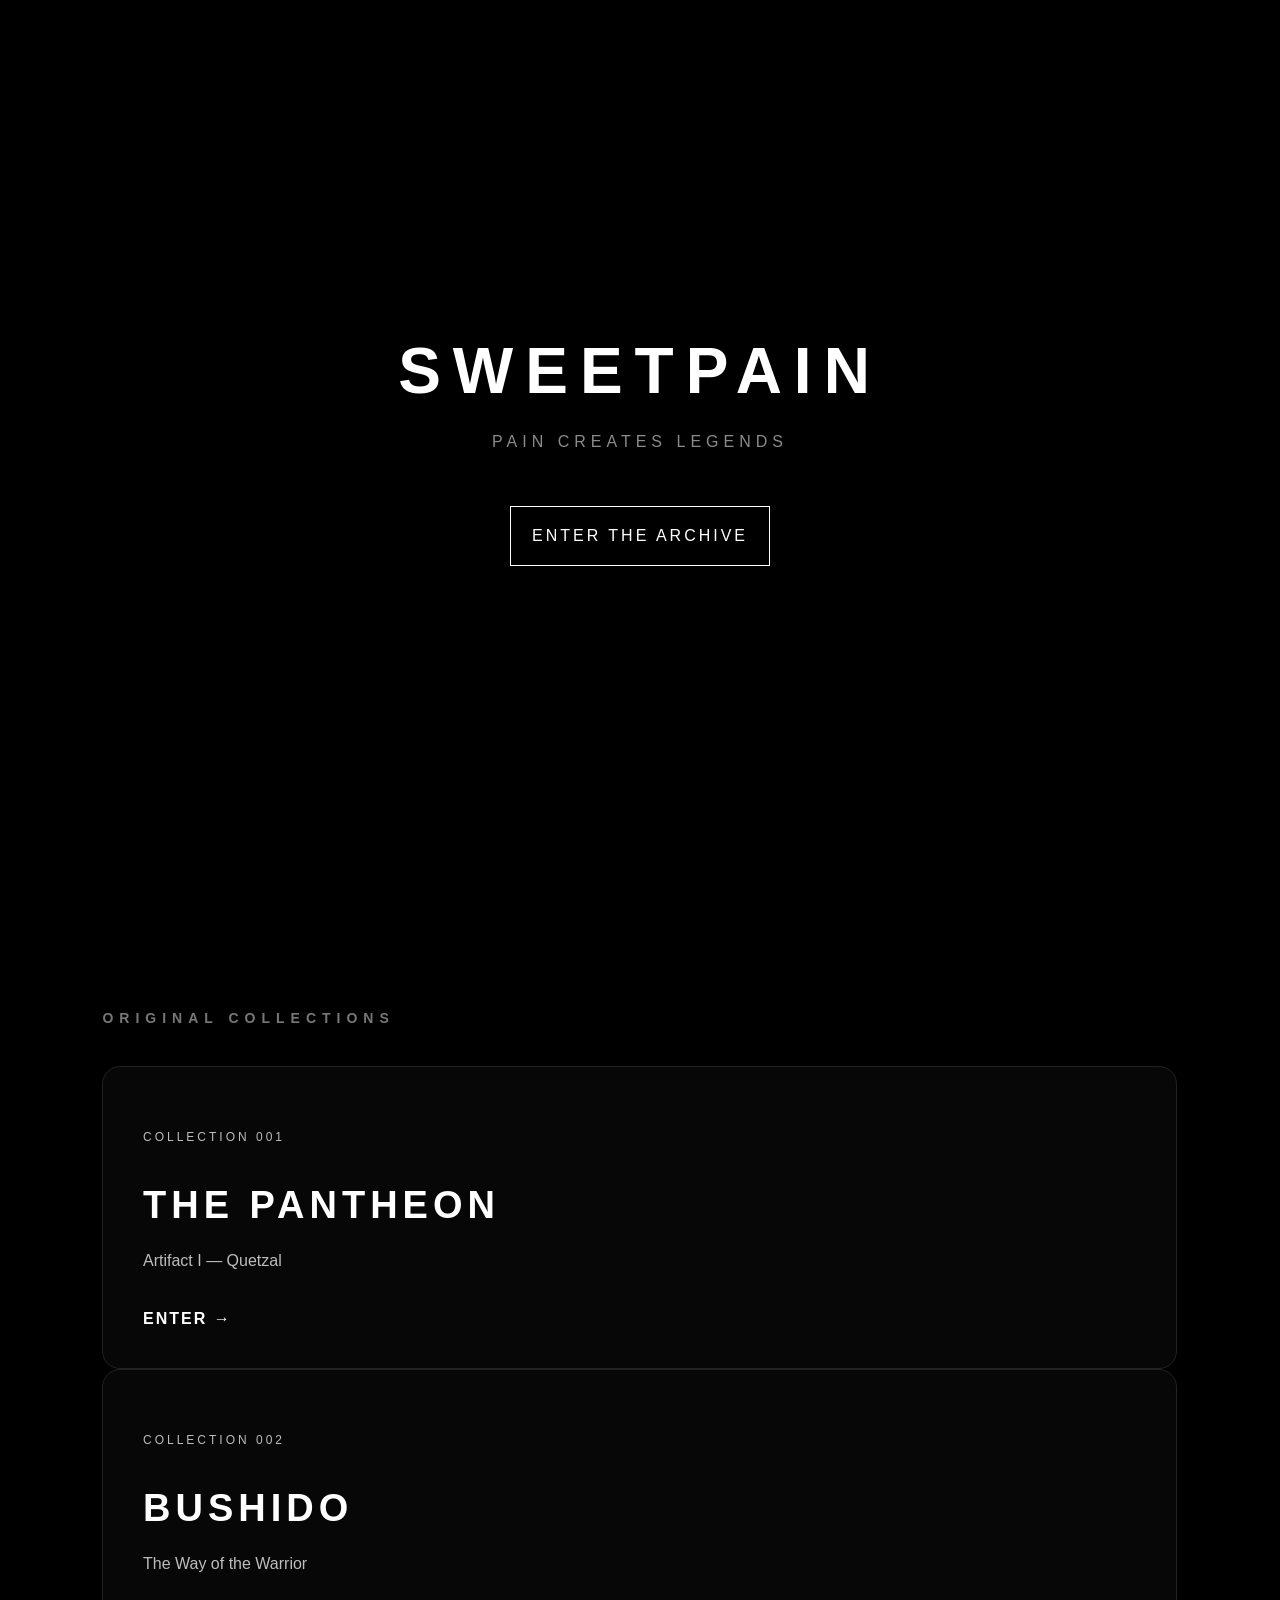
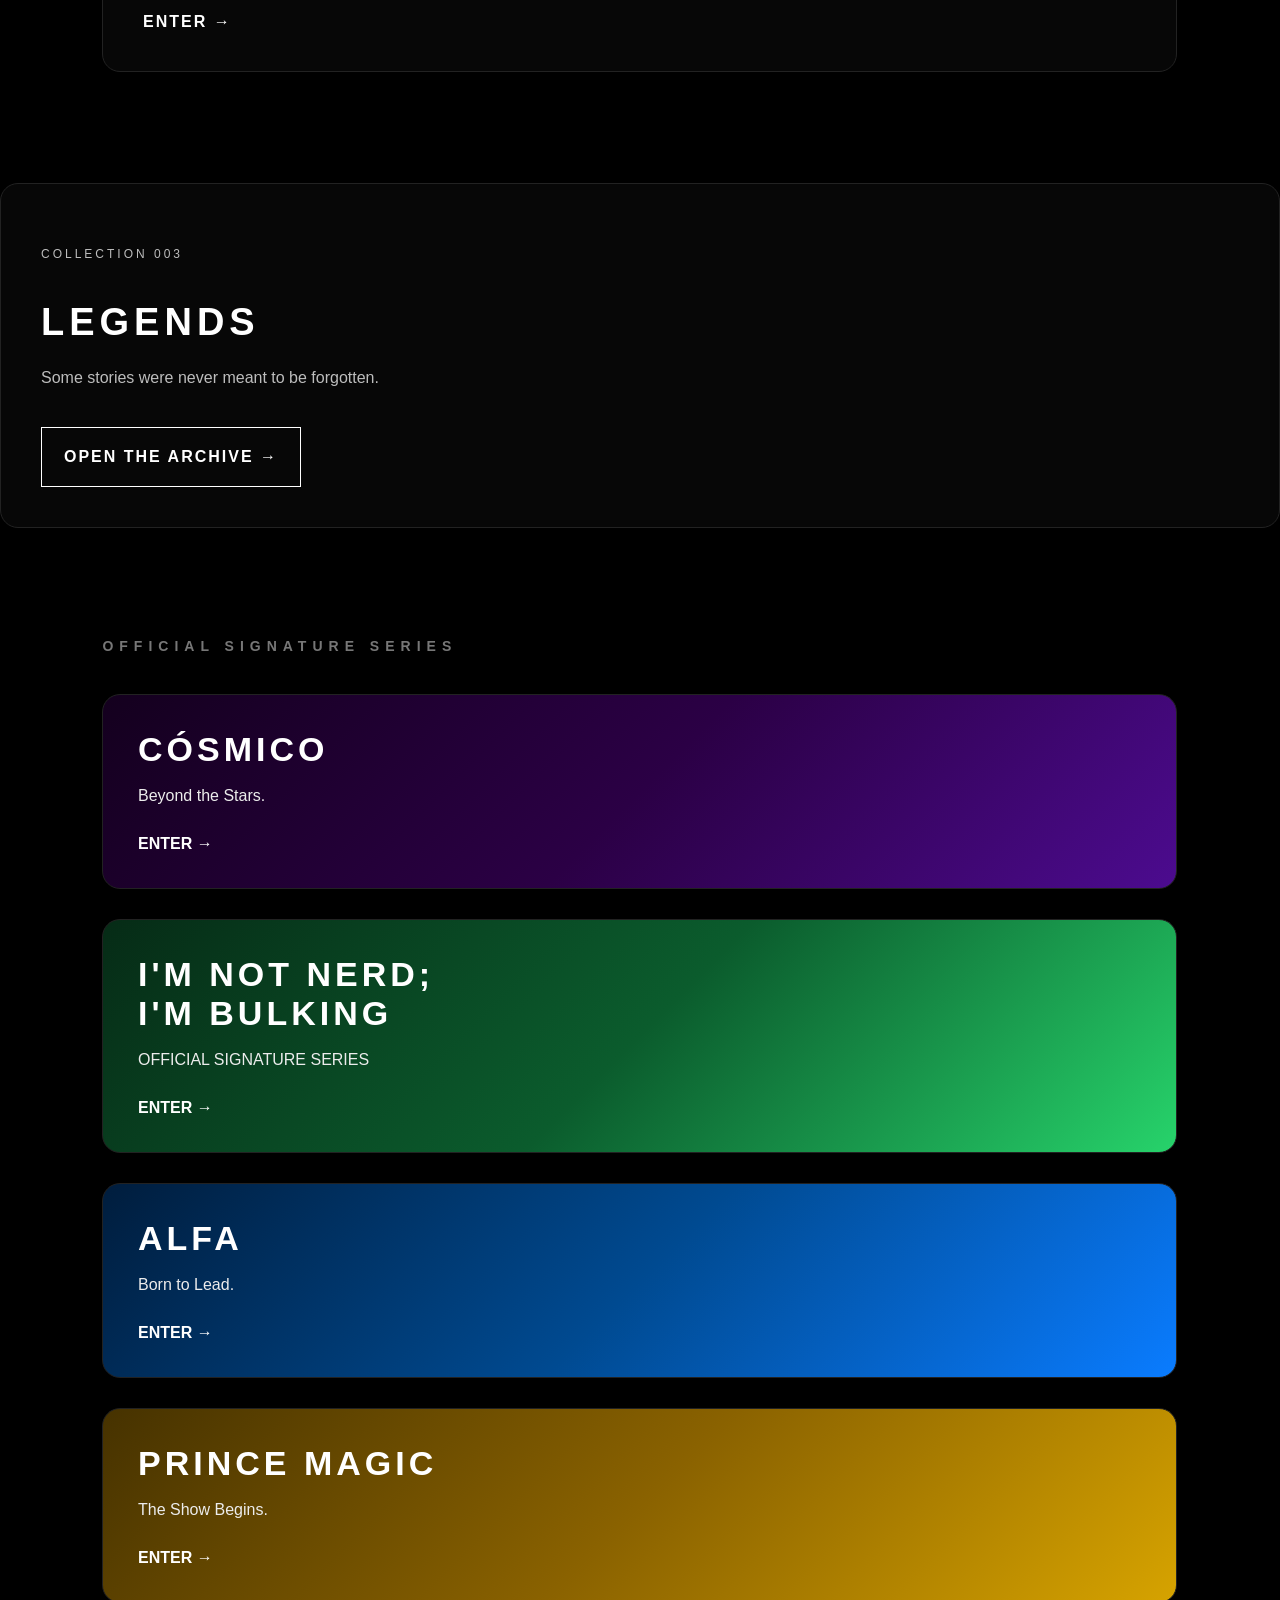
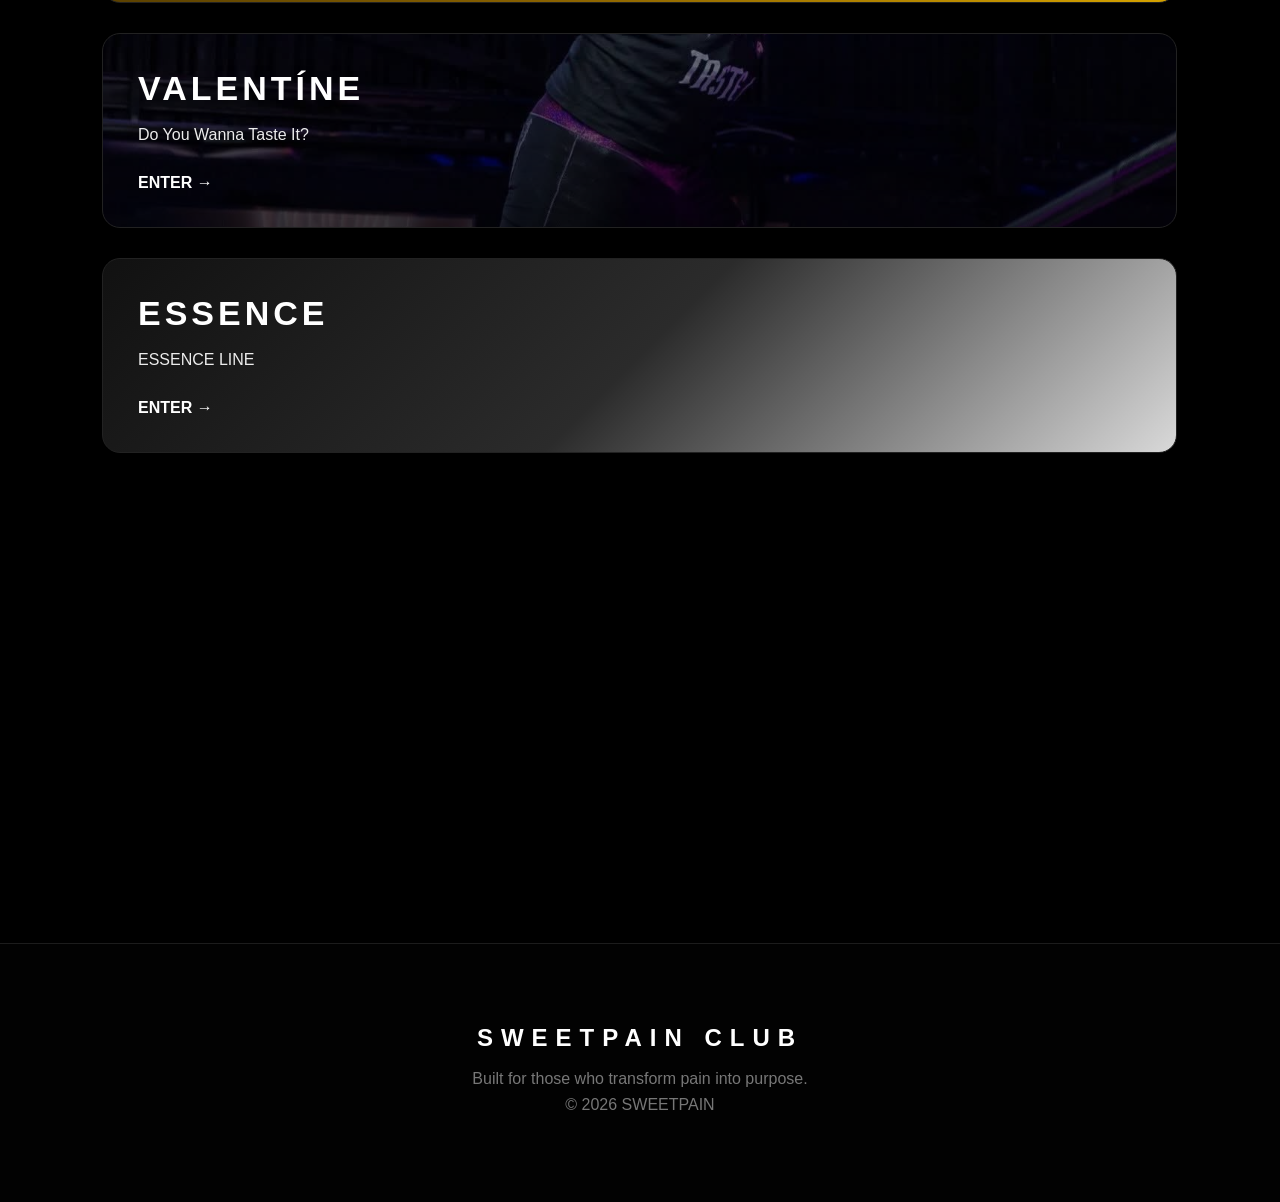
==== index.html @ 006d76d5 "Update index.html" ====
<!DOCTYPE html>
<html lang="en">

<head>

<meta charset="UTF-8">
<meta name="viewport" content="width=device-width, initial-scale=1.0">

<title>SWEETPAIN</title>

<link rel="stylesheet" href="style.css">

</head>

<body>

<!-- LOADING SCREEN -->

<div id="loader">

    <div class="loader-content">

        <h1>SWEETPAIN</h1>

        <p>Loading Archive...</p>

        <div class="loader-bar">

            <div class="loader-progress"></div>

        </div>

    </div>

</div>

<!-- HERO -->

<header class="hero">

<h1>SWEETPAIN</h1>

<p>PAIN CREATES LEGENDS</p>

<a href="#home" class="enterButton">

ENTER THE ARCHIVE

</a>

</header>

<!-- HOME -->

<main id="home">

<!-- ORIGINAL COLLECTIONS -->

<section class="category">

<h3>

ORIGINAL COLLECTIONS

</h3>

<div class="card">

<p class="small">

COLLECTION 001

</p>

<h2>

THE PANTHEON

</h2>

<p>

Artifact I — Quetzal

</p>

<a href="pantheon.html">

ENTER →

</a>

</div>
<div class="card">

<p class="small">

COLLECTION 002

</p>

<h2>

BUSHIDO

</h2>

<p>

The Way of the Warrior

</p>

<a href="bushido.html">

ENTER →

</a>

</div>
</section>
<!-- ========================= -->
<!-- COLLECTION 003 -->
<!-- ========================= -->

<div class="card">

    <p class="small">
        COLLECTION 003
    </p>

    <h2>
        LEGENDS
    </h2>

    <p>
        Some stories were never meant to be forgotten.
    </p>

    <a href="legends.html" class="enterButton">
        OPEN THE ARCHIVE →
    </a>

</div>
<!-- SIGNATURE -->

<section class="category">

<h3>

OFFICIAL SIGNATURE SERIES

</h3>

<!-- CÓSMICO -->

<div class="signature cosmico">

<h2>

CÓSMICO

</h2>

<p>

Beyond the Stars.

</p>

<a href="cosmico.html">

ENTER →

</a>

</div>

<!-- MILKHOUSE -->

<div class="signature milkhouse">

<h2>

I'M NOT NERD;
<br>
I'M BULKING

</h2>

<p>

OFFICIAL SIGNATURE SERIES

</p>

<a href="milkhouse.html">

ENTER →

</a>

</div>

<!-- ALFA -->

<div class="signature alfa">

<h2>

ALFA

</h2>

<p>

Born to Lead.

</p>

<a href="alfa.html">

ENTER →

</a>

</div>

<!-- PRINCE MAGIC -->

<div class="signature prince">

<h2>

PRINCE MAGIC

</h2>

<p>

The Show Begins.

</p>

<a href="prince-magic.html">

ENTER →

</a>

</div>

<!-- VALENTÍNE -->

<div class="signature valentine">

<h2>

VALENTÍNE

</h2>

<p>

Do You Wanna Taste It?

</p>

<a href="valentine.html">

ENTER →

</a>

</div>

<!-- ESSENCE -->

<div class="signature essence">

<h2>

ESSENCE

</h2>

<p>

ESSENCE LINE

</p>

<a href="essence.html">

ENTER →

</a>

</div>

</section>

<!-- NEXT RELEASE -->

<section class="locked">

<h3>

NEXT RELEASE

</h3>

<h1>

Artifact II

</h1>

<p>

LOCKED 🔒

</p>

</section>

<!-- FOOTER -->

<footer>

<h2>

SWEETPAIN CLUB

</h2>

<p>

Built for those who transform pain into purpose.

</p>

<p>

© 2026 SWEETPAIN

</p>

</footer>

</main>

<script src="script.js"></script>

</body>

</html>
---- style.css ----
/* ======================================================
   SWEETPAIN | STYLE V3
   PART 1
   RESET • GLOBAL • LOADER • HERO • HOME
====================================================== */

/* ==========================
RESET
========================== */

*{
    margin:0;
    padding:0;
    box-sizing:border-box;
}

html{
    scroll-behavior:smooth;
}

body{
    background:#000;
    color:#fff;
    font-family:Arial,Helvetica,sans-serif;
    overflow-x:hidden;
}

img{
    display:block;
    width:100%;
}

a{
    color:inherit;
    text-decoration:none;
}

.hidden{
    opacity:0;
    transform:translateY(40px);
    transition:.7s;
}

.show{
    opacity:1;
    transform:translateY(0);
}

/* ==========================
LOADER
========================== */

#loader{

    position:fixed;

    inset:0;

    background:#000;

    display:flex;

    justify-content:center;

    align-items:center;

    z-index:99999;

    transition:.7s;

}

#loader.hide{

    opacity:0;

    visibility:hidden;

    pointer-events:none;

}

.loader-content{

    width:min(420px,90%);

    text-align:center;

}

.loader-content h1{

    font-size:54px;

    letter-spacing:10px;

    margin-bottom:20px;

}

.loader-content p{

    color:#8d8d8d;

    letter-spacing:4px;

    margin-bottom:35px;

}

.loader-bar{

    width:100%;

    height:3px;

    background:#1d1d1d;

    overflow:hidden;

}

.loader-progress{

    width:0;

    height:100%;

    background:#fff;

    animation:loading 2.2s linear forwards;

}

@keyframes loading{

    from{

        width:0;

    }

    to{

        width:100%;

    }

}

/* ==========================
HOME HERO
========================== */

.hero{

    min-height:100vh;

    display:flex;

    flex-direction:column;

    justify-content:center;

    align-items:center;

    text-align:center;

    padding:40px 20px;

}

.hero h1{

    font-size:64px;

    letter-spacing:12px;

    margin-bottom:25px;

}

.hero p{

    color:#8b8b8b;

    letter-spacing:5px;

    margin-bottom:55px;

}

/* ==========================
BUTTON
========================== */

.enterButton{

    display:inline-flex;

    justify-content:center;

    align-items:center;

    min-width:260px;

    height:60px;

    border:1px solid #fff;

    letter-spacing:3px;

    text-transform:uppercase;

    transition:.35s;

}

.enterButton:hover{

    background:#fff;

    color:#000;

}

/* ==========================
SECTIONS
========================== */

section{

    padding:110px 8%;

}

.category h3{

    letter-spacing:6px;

    color:#777;

    font-size:14px;

    margin-bottom:40px;

}

/* ==========================
ORIGINAL COLLECTION
========================== */

.card{

    background:#070707;

    border:1px solid #222;

    border-radius:18px;

    padding:40px;

    transition:.35s;

}

.card:hover{

    transform:translateY(-8px);

    border-color:#fff;

}

.small{

    color:#777;

    letter-spacing:3px;

    font-size:12px;

}

.card h2{

    margin-top:15px;

    font-size:38px;

    letter-spacing:5px;

}

.card p{

    margin:20px 0 35px;

    color:#bdbdbd;

    line-height:1.8;

}

.card a{

    font-weight:bold;

    letter-spacing:2px;

}

/* ==========================
SIGNATURE SERIES
========================== */

.signature{

    margin-top:30px;

    padding:35px;

    border-radius:18px;

    border:1px solid #222;

    transition:.35s;

}

.signature:hover{

    transform:translateY(-8px);

}

.signature h2{

    font-size:34px;

    letter-spacing:4px;

}

.signature p{

    margin:18px 0 30px;

    color:#ececec;

}

.signature a{

    font-weight:bold;

}

/* ==========================
CARD COLORS
========================== */

.cosmico{

    background:linear-gradient(135deg,#14001e,#2b0045,#4c0b8f);

}

.alfa{

    background:linear-gradient(135deg,#001d3d,#004a91,#0a7cff);

}

.prince{

    background:linear-gradient(135deg,#463200,#8a6200,#d6a300);

}

/* ==========================
NEXT RELEASE
========================== */

.locked{

    text-align:center;

}

.locked h3{

    letter-spacing:6px;

    color:#666;

}

.locked h1{

    margin:20px 0;

    font-size:58px;

    letter-spacing:6px;

}

.locked p{

    color:#888;

    font-size:26px;

}

/* ==========================
FOOTER
========================== */

footer{

    padding:80px 20px;

    text-align:center;

    border-top:1px solid #1c1c1c;

}

footer h2{

    letter-spacing:8px;

    margin-bottom:18px;

}

footer p{

    color:#777;

    margin:8px 0;

}

/* ==========================
RESPONSIVE
========================== */

@media(max-width:768px){

.hero h1{

    font-size:44px;

    letter-spacing:7px;

}

.hero p{

    letter-spacing:3px;

}

.card h2{

    font-size:30px;

}

.signature h2{

    font-size:28px;

}

.locked h1{

    font-size:42px;

}

.enterButton{

    width:100%;

}

} 
/* ======================================================
   THE PANTHEON
====================================================== */

.pantheon-page{

    background:#000;

    color:#fff;

}

/* ==========================
HERO
========================== */

.pantheon-hero{

    min-height:100vh;

    display:flex;

    flex-direction:column;

    justify-content:center;

    align-items:center;

    text-align:center;

    padding:40px;

    background:

    linear-gradient(
    180deg,
    #000 0%,
    #070707 100%
    );

}

.pantheon-hero h1{

    font-size:72px;

    letter-spacing:12px;

    margin-bottom:20px;

}

.pantheon-hero p{

    color:#b9973d;

    letter-spacing:6px;

    margin-bottom:45px;

}

.quote{

    display:block;

    max-width:750px;

    font-size:22px;

    line-height:1.8;

    color:#d5d5d5;

    font-style:italic;

    margin-bottom:65px;

}

/* ==========================
ARTIFACT
========================== */

.artifact{

    text-align:center;

}

.artifact h3{

    color:#b9973d;

    letter-spacing:6px;

    margin-bottom:15px;

}

.artifact h2{

    font-size:56px;

    letter-spacing:8px;

    margin-bottom:20px;

}

.artifact p{

    color:#bcbcbc;

    line-height:1.8;

    margin-bottom:55px;

}

.mainMockup{

    width:100%;

    max-width:650px;

    margin:auto;

    transition:.4s;

}

.mainMockup:hover{

    transform:scale(1.03);

}

/* ==========================
STORY
========================== */

.story{

    max-width:900px;

    margin:auto;

    text-align:center;

}

.story h3{

    color:#b9973d;

    letter-spacing:6px;

    margin-bottom:35px;

}

.story p{

    color:#d0d0d0;

    line-height:2;

    font-size:20px;

}

/* ==========================
GALLERY
========================== */

.gallery{

    text-align:center;

}

.gallery h3{

    color:#b9973d;

    letter-spacing:6px;

    margin-bottom:45px;

}

.gallery-grid{

    display:grid;

    grid-template-columns:

    repeat(auto-fit,minmax(250px,1fr));

    gap:25px;

}

.gallery-grid img{

    border-radius:16px;

    cursor:pointer;

    transition:.35s;

}

.gallery-grid img:hover{

    transform:scale(1.04);

}

/* ==========================
BUY
========================== */

.buy{

    text-align:center;

}

.buy h3{

    color:#b9973d;

    letter-spacing:6px;

    margin-bottom:20px;

}

.buy h2{

    font-size:60px;

    margin-bottom:50px;

}

/* ==========================
PRODUCT INFO
========================== */

.productSpecs{

    display:grid;

    grid-template-columns:

    repeat(auto-fit,minmax(180px,1fr));

    gap:20px;

    max-width:900px;

    margin:50px auto;

}

.spec{

    background:#090909;

    border:1px solid #222;

    border-radius:14px;

    padding:28px;

    transition:.35s;

}

.spec:hover{

    transform:translateY(-6px);

    border-color:#b9973d;

}

.spec span{

    display:block;

    color:#777;

    font-size:12px;

    letter-spacing:4px;

    margin-bottom:12px;

}

.spec p{

    font-size:20px;

    letter-spacing:2px;

}

/* ==========================
SIZES
========================== */

.sizes{

    margin-top:70px;

}

.sizes h4{

    color:#b9973d;

    letter-spacing:5px;

    margin-bottom:30px;

}

.sizeGrid{

    display:flex;

    justify-content:center;

    flex-wrap:wrap;

    gap:18px;

    margin-bottom:45px;

}

.sizeGrid span{

    width:70px;

    height:70px;

    display:flex;

    justify-content:center;

    align-items:center;

    border:1px solid #444;

    transition:.35s;

    cursor:pointer;

}

.sizeGrid span:hover{

    background:#b9973d;

    color:#000;

}

/* ==========================
MADE ON DEMAND
========================== */

.madeOnDemand{

    margin-top:35px;

    color:#9f9f9f;

    letter-spacing:2px;

    line-height:2;

}

/* ==========================
EXPERIENCE
========================== */

.experience{

    text-align:center;

}

.experience h3{

    color:#b9973d;

    letter-spacing:8px;

    margin-bottom:55px;

}

.experienceGrid{

    display:grid;

    grid-template-columns:

    repeat(auto-fit,minmax(240px,1fr));

    gap:25px;

}

.experienceCard{

    background:#090909;

    border:1px solid #222;

    border-radius:16px;

    padding:40px 25px;

    transition:.35s;

}

.experienceCard:hover{

    transform:translateY(-8px);

    border-color:#b9973d;

}

.experienceCard h2{

    font-size:42px;

    margin-bottom:20px;

}

.experienceCard h4{

    margin-bottom:18px;

    letter-spacing:3px;

}

.experienceCard p{

    color:#cfcfcf;

    line-height:1.8;

}

/* ==========================
NEXT ARTIFACT
========================== */

.nextArtifact{

    text-align:center;

    border-top:1px solid #222;

}

.nextArtifact h3{

    color:#777;

    letter-spacing:8px;

}

.nextArtifact h1{

    font-size:90px;

    color:#444;

    margin:25px 0;

}

.nextArtifact p{

    color:#888;

    letter-spacing:5px;

    font-size:28px;

}

/* ==========================
PANTHEON FOOTER
========================== */

.pantheon-page footer{

    border-top:1px solid #222;

}

/* ==========================
RESPONSIVE
========================== */

@media(max-width:768px){

.pantheon-hero h1{

    font-size:48px;

    letter-spacing:7px;

}

.quote{

    font-size:18px;

}

.artifact h2{

    font-size:40px;

}

.buy h2{

    font-size:44px;

}

.nextArtifact h1{

    font-size:62px;

}

}

 /* ======================================================
   OFFICIAL SIGNATURE SERIES
   (Base para todos los colaboradores)
====================================================== */

.signature-page{

    background:#000;

    color:#fff;

    min-height:100vh;

}

/* ==========================
HERO
========================== */

.signatureHero{

    min-height:100vh;

    display:flex;

    justify-content:center;

    align-items:center;

    text-align:center;

    padding:40px;

    position:relative;

    overflow:hidden;

}

.heroOverlay{

    position:absolute;

    inset:0;

    background:
    radial-gradient(circle,
    rgba(255,255,255,.06),
    transparent 70%);

}

.heroContent{

    position:relative;

    z-index:2;

    max-width:900px;

}

.seriesTitle{

    letter-spacing:8px;

    font-size:14px;

    color:#999;

    margin-bottom:25px;

}

.signatureHero h1{

    font-size:72px;

    letter-spacing:10px;

    margin-bottom:20px;

}

.signatureHero h3{

    font-size:28px;

    letter-spacing:6px;

    margin-bottom:35px;

}

.heroDescription{

    max-width:700px;

    margin:auto;

    line-height:1.9;

    color:#d0d0d0;

}

/* ==========================
PRODUCT
========================== */

.signatureProduct{

    display:grid;

    grid-template-columns:1fr 1fr;

    gap:70px;

    align-items:center;

    padding:120px 8%;

}

.productImage img{

    width:100%;

    border-radius:18px;

    transition:.4s;

}

.productImage img:hover{

    transform:scale(1.03);

}

.collectionNumber{

    color:#999;

    letter-spacing:6px;

    margin-bottom:15px;

}

.productInfo h2{

    font-size:52px;

    margin-bottom:20px;

}

.officialText{

    color:#888;

    letter-spacing:4px;

    margin-bottom:25px;

}

.productDescription{

    line-height:2;

    color:#d0d0d0;

}

/* ==========================
DETAILS
========================== */

.details{

    padding:120px 30px;

    text-align:center;

}

.details h3{

    letter-spacing:8px;

    margin-bottom:50px;

}

.detailsGrid{

    display:grid;

    grid-template-columns:
    repeat(auto-fit,minmax(180px,1fr));

    gap:25px;

    max-width:900px;

    margin:auto;

}

.detailCard{

    background:#090909;

    border:1px solid #222;

    border-radius:16px;

    padding:35px;

    transition:.35s;

}

.detailCard:hover{

    transform:translateY(-8px);

}

.detailCard span{

    display:block;

    color:#777;

    letter-spacing:3px;

    margin-bottom:12px;

    font-size:12px;

}

.detailCard p{

    font-size:20px;

}

/* ==========================
PRINCE MAGIC
========================== */

.prince-page{

    background:

    radial-gradient(circle at top,

    #d4af37,

    #4f3900 40%,

    #000 100%);

}

.prince-page .seriesTitle,

.prince-page .collectionNumber,

.prince-page .details h3{

    color:#d4af37;

}

.prince-page h1{

    color:#ffd95a;

    text-shadow:

    0 0 15px rgba(255,215,0,.5),

    0 0 35px rgba(255,215,0,.25);

}

/* ==========================
COSMICO
========================== */

.cosmico-page{

    background:

    radial-gradient(circle at top,

    #5b0db5,

    #160026 40%,

    #000 100%);

}

.cosmico-page .seriesTitle,

.cosmico-page .collectionNumber,

.cosmico-page .details h3{

    color:#8a5cff;

}

.cosmico-page h1{

    color:#bf9dff;

}

/* ==========================
ALFA
========================== */

.alfa-page{

    background:

    radial-gradient(circle at top,

    #005eff,

    #001f52 45%,

    #000 100%);

}

.alfa-page .seriesTitle,

.alfa-page .collectionNumber,

.alfa-page .details h3{

    color:#53a8ff;

}

.alfa-page h1{

    color:#7bc3ff;

}

/* ==========================
RESPONSIVE
========================== */

@media(max-width:900px){

.signatureProduct{

    grid-template-columns:1fr;

    text-align:center;

}

.signatureHero h1{

    font-size:48px;

}

.signatureHero h3{

    font-size:22px;

}

.productInfo h2{

    font-size:38px;

}

}
/* ======================================================
   PART 4
   GALLERY • LIGHTBOX • BUY • EXPERIENCE • FINAL
====================================================== */

/* ==========================
GALLERY
========================== */

.gallery{

    padding:120px 8%;

    text-align:center;

}

.gallery h3{

    font-size:15px;

    letter-spacing:8px;

    color:#888;

    margin-bottom:20px;

}

.gallerySubtitle{

    color:#c2c2c2;

    margin-bottom:55px;

    letter-spacing:2px;

}

.gallery-grid{

    display:grid;

    grid-template-columns:
    repeat(auto-fit,minmax(260px,1fr));

    gap:28px;

}

.gallery-grid img{

    width:100%;

    border-radius:18px;

    cursor:pointer;

    transition:.35s;

}

.gallery-grid img:hover{

    transform:scale(1.04);

}

/* ==========================
LIGHTBOX
========================== */

#lightbox{

    position:fixed;

    inset:0;

    background:rgba(0,0,0,.95);

    display:flex;

    justify-content:center;

    align-items:center;

    opacity:0;

    visibility:hidden;

    transition:.35s;

    z-index:99999;

}

#lightbox.show{

    opacity:1;

    visibility:visible;

}

#lightbox img{

    max-width:90%;

    max-height:90%;

    border-radius:18px;

}

#closeLightbox{

    position:absolute;

    top:25px;

    right:35px;

    font-size:55px;

    color:#fff;

    cursor:pointer;

    user-select:none;

}

/* ==========================
BUY
========================== */

.buy{

    padding:140px 30px;

    text-align:center;

}

.seriesBadge{

    letter-spacing:8px;

    color:#999;

    margin-bottom:20px;

}

.buy h2{

    font-size:62px;

    margin-bottom:20px;

}

.buyDescription{

    max-width:700px;

    margin:auto;

    color:#cfcfcf;

    line-height:2;

    margin-bottom:55px;

}

.buy .enterButton{

    width:300px;

    height:62px;

    margin:auto;

}

.madeOnDemand{

    margin-top:45px;

    color:#888;

    letter-spacing:3px;

    line-height:2;

    font-size:14px;

}

/* ==========================
EXPERIENCE
========================== */

.experience{

    padding:130px 8%;

    text-align:center;

}

.experience h3{

    letter-spacing:8px;

    color:#999;

    margin-bottom:60px;

}

.experienceGrid{

    display:grid;

    grid-template-columns:

    repeat(auto-fit,minmax(250px,1fr));

    gap:30px;

}

.experienceCard{

    background:#080808;

    border:1px solid #222;

    border-radius:18px;

    padding:45px 30px;

    transition:.35s;

}

.experienceCard:hover{

    transform:translateY(-8px);

}

.experienceCard h2{

    font-size:46px;

    margin-bottom:20px;

}

.experienceCard h4{

    letter-spacing:4px;

    margin-bottom:20px;

}

.experienceCard p{

    color:#cfcfcf;

    line-height:1.9;

}

/* ==========================
TRANSITION
========================== */

#transition{

    position:fixed;

    inset:0;

    background:#000;

    display:flex;

    justify-content:center;

    align-items:center;

    opacity:0;

    visibility:hidden;

    transition:.45s;

    z-index:99998;

}

#transition.show{

    opacity:1;

    visibility:visible;

}

#transition h1{

    letter-spacing:12px;

    font-size:38px;

}

/* ==========================
ANIMATIONS
========================== */

.fadeUp{

    opacity:0;

    transform:translateY(40px);

}

.fadeUp.show{

    opacity:1;

    transform:translateY(0);

    transition:.8s;

}

/* ==========================
GLOBAL RESPONSIVE
========================== */

@media(max-width:900px){

.gallery{

    padding:90px 25px;

}

.buy h2{

    font-size:42px;

}

.buy .enterButton{

    width:100%;

}

.experience{

    padding:90px 25px;

}

#transition h1{

    font-size:28px;

}

}

@media(max-width:600px){

.gallery-grid{

    grid-template-columns:1fr;

}

.experienceGrid{

    grid-template-columns:1fr;

}

.detailsGrid{

    grid-template-columns:1fr;

}

.productSpecs{

    grid-template-columns:1fr;

}

.hero h1,

.signatureHero h1,

.pantheon-hero h1{

    font-size:38px;

    letter-spacing:5px;

}

.buy h2{

    font-size:34px;

}

}
/* ======================================================
   SWEETPAIN | STYLE V3
   PART 5
   FINAL POLISH
====================================================== */

/* ==========================
SCROLLBAR
========================== */

::-webkit-scrollbar{

    width:10px;

}

::-webkit-scrollbar-track{

    background:#050505;

}

::-webkit-scrollbar-thumb{

    background:#2b2b2b;

    border-radius:20px;

}

::-webkit-scrollbar-thumb:hover{

    background:#666;

}

/* ==========================
TEXT SELECTION
========================== */

::selection{

    background:#d4af37;

    color:#000;

}

/* ==========================
SMOOTH IMAGES
========================== */

img{

    user-select:none;

    -webkit-user-drag:none;

}

/* ==========================
LINKS
========================== */

a{

    transition:.3s ease;

}

a:hover{

    opacity:.92;

}

/* ==========================
BUTTON POLISH
========================== */

.enterButton{

    position:relative;

    overflow:hidden;

}

.enterButton::after{

    content:"";

    position:absolute;

    top:0;

    left:-120%;

    width:100%;

    height:100%;

    background:linear-gradient(
        90deg,
        transparent,
        rgba(255,255,255,.35),
        transparent
    );

    transition:.7s;

}

.enterButton:hover::after{

    left:120%;

}

/* ==========================
CARDS
========================== */

.card,
.signature,
.detailCard,
.spec,
.experienceCard{

    transition:
    transform .35s,
    border-color .35s,
    box-shadow .35s;

}

.card:hover,
.signature:hover,
.detailCard:hover,
.spec:hover,
.experienceCard:hover{

    box-shadow:

    0 10px 35px rgba(255,255,255,.08);

}

/* ==========================
IMAGES
========================== */

.mainMockup,
.gallery-grid img{

    box-shadow:

    0 15px 40px rgba(0,0,0,.45);

}

/* ==========================
FOOTER
========================== */

footer{

    background:#020202;

}

/* ==========================
FADE
========================== */

.hidden{

    opacity:0;

    transform:translateY(40px);

}

.show{

    opacity:1;

    transform:translateY(0);

    transition:.8s ease;

}

/* ==========================
PERFORMANCE
========================== */

.card,
.signature,
.mainMockup,
.gallery-grid img,
.detailCard,
.spec,
.experienceCard{

    will-change:transform;

}

/* ==========================
END OF FILE
========================== */
/* ======================================
   PRINCE COLLECTION
====================================== */

.collection{

    text-align:center;

}

.collectionGrid{

    display:grid;

    grid-template-columns:repeat(auto-fit,minmax(320px,1fr));

    gap:30px;

    margin-top:50px;

}

.collectionCard{

    background:#080808;

    border:1px solid #222;

    border-radius:18px;

    padding:25px;

    transition:.35s;

}

.collectionCard img{

    width:100%;

    border-radius:14px;

    margin-bottom:20px;

}

.collectionCard h4{

    letter-spacing:4px;

    margin-bottom:10px;

}

.collectionCard p{

    color:#bdbdbd;

    margin-bottom:25px;

}

.pieceButton{

    width:100%;

}

.collectionCard:hover{

    transform:translateY(-8px);

    border-color:#d4af37;

}

.collectionCard.active{

    border:2px solid #d4af37;

    box-shadow:

    0 0 30px rgba(212,175,55,.35);

}
/* ==========================
I'M NOT NERD; I'M BULKING
========================== */

.milkhouse{

    background:linear-gradient(
        135deg,
        #062b16,
        #0b5c2d,
        #27d36b
    );

}

.milkhouse:hover{

    transform:translateY(-8px);

}
/* ==========================
ESSENCE LINE
========================== */

.essence{

    background:linear-gradient(
        135deg,
        #111111,
        #2b2b2b,
        #d9d9d9
    );

}

.essence:hover{

    transform:translateY(-8px);

}
/* ===========================
   VALENTÍNE SIGNATURE SERIES
=========================== */

.signature.valentine{

background:
linear-gradient(rgba(0,0,0,.45), rgba(0,0,0,.75)),
url("valentinepresentacion.jpg");

background-size: cover;
background-position: center;

}

.valentine-page .signatureHero{

background:
linear-gradient(rgba(0,0,0,.45), rgba(0,0,0,.75)),
url("valentinepresentacion.jpg");

background-size: cover;
background-position: center;

}

.valentine-page .seriesTitle{

color:#d8d8d8;

letter-spacing:4px;

text-transform:uppercase;

}

.valentine-page h1{

color:white;

text-shadow:0 0 20px rgba(255,255,255,.15);

}

.valentine-page h3{

color:#cfcfcf;

letter-spacing:3px;

}

.valentine-page .collectionNumber{

color:#bdbdbd;

}

.valentine-page .officialText{

color:#9d9d9d;

}

.valentine-page .enterButton:hover{

box-shadow:0 0 25px rgba(255,255,255,.35);

transform:translateY(-3px);

transition:.35s;

}

.valentine-page .detailCard:hover,

.valentine-page .experienceCard:hover{

border-color:#ffffff;

transform:translateY(-6px);

transition:.35s;

}

.signature.valentine:hover{

transform:translateY(-8px);

transition:.35s;

}
/* ===========================================
   BUSHIDO
=========================================== */

.bushido-page{

    background:#070707;

}

.bushido-page .signatureHero{

    min-height:100vh;

    background:
    linear-gradient(rgba(0,0,0,.72),rgba(0,0,0,.86)),
    url("bushidopresentacion.png");

    background-size:cover;

    background-position:center;

    background-attachment:fixed;

}

.bushido-page .heroContent{

    max-width:900px;

}

.bushido-page .heroContent h1{

    font-size:6rem;

    letter-spacing:12px;

    font-weight:200;

}

.bushido-page .heroContent h3{

    color:#d4c2a5;

    letter-spacing:6px;

    text-transform:uppercase;

}

.bushido-page .heroDescription{

    max-width:650px;

    line-height:2;

    color:#d6d6d6;

}

/* COLLECTION */

.essenceCollection{

    padding:120px 8%;

}

.collectionSelector{

    display:grid;

    grid-template-columns:repeat(auto-fit,minmax(260px,1fr));

    gap:30px;

    margin-top:60px;

}

.collectionCard{

    background:#111;

    border:1px solid rgba(255,255,255,.08);

    padding:45px;

    cursor:pointer;

    transition:.35s;

}

.collectionCard span{

    color:#8d8d8d;

    letter-spacing:3px;

    font-size:.85rem;

}

.collectionCard h4{

    margin:18px 0;

    font-size:2rem;

    font-weight:300;

    letter-spacing:4px;

}

.collectionCard p{

    color:#bfbfbf;

    letter-spacing:2px;

}

.collectionCard:hover{

    transform:translateY(-8px);

    border-color:#d4c2a5;

}

.collectionCard.active{

    background:#171717;

    border-color:#d4c2a5;

}

/* PRODUCT */

.bushido-page .signatureProduct{

    gap:80px;

    align-items:center;

}

.bushido-page .productImage img{

    width:100%;

    border-radius:12px;

    transition:.5s;

}

.bushido-page .productInfo h2{

    font-size:4rem;

    letter-spacing:8px;

    font-weight:300;

}

.bushido-page .collectionNumber{

    color:#d4c2a5;

    letter-spacing:5px;

}

/* GALLERY */

.bushido-page .gallery-grid{

    display:grid;

    grid-template-columns:repeat(auto-fit,minmax(260px,1fr));

    gap:30px;

}

.bushido-page .galleryItem{

    overflow:hidden;

    border-radius:12px;

}

.bushido-page .galleryItem img{

    transition:.5s;

}

.bushido-page .galleryItem:hover img{

    transform:scale(1.05);

}

/* BUY */

.bushido-page .buy{

    background:#0d0d0d;

}

.bushido-page .enterButton{

    border:1px solid #d4c2a5;

    color:#fff;

}

.bushido-page .enterButton:hover{

    background:#d4c2a5;

    color:#000;

}

/* EXPERIENCE */

.bushido-page .experienceCard{

    border:1px solid rgba(255,255,255,.08);

    transition:.35s;

}

.bushido-page .experienceCard:hover{

    border-color:#d4c2a5;

    transform:translateY(-6px);

}

/* FOOTER */

.bushido-page footer{

    border-top:1px solid rgba(255,255,255,.08);

}

.bushido-page footer p{

    color:#9d9d9d;

}
/* ===========================================
   THE PANTHEON V2
=========================================== */

.pantheon-page{

    background:#050505;

}

/* HERO */

.pantheon-page .signatureHero{

    min-height:100vh;

    background:
    linear-gradient(rgba(0,0,0,.72),rgba(0,0,0,.86)),
    url("quetzalpresentacion.png");

    background-size:cover;

    background-position:center;

    background-attachment:fixed;

    transition:1s;

}

.pantheon-page .heroContent{

    max-width:900px;

}

.pantheon-page .heroContent h1{

    font-size:6rem;

    font-weight:200;

    letter-spacing:10px;

}

.pantheon-page .heroContent h3{

    color:#d6b44d;

    letter-spacing:6px;

    text-transform:uppercase;

}

.pantheon-page .heroDescription{

    max-width:650px;

    line-height:2;

    color:#d9d9d9;

}

/* COLLECTION */

.pantheon-page .collectionCard{

    background:#111;

    border:1px solid rgba(214,180,77,.18);

    transition:.4s;

}

.pantheon-page .collectionCard:hover{

    transform:translateY(-8px);

    border-color:#d6b44d;

}

.pantheon-page .collectionCard.active{

    background:#181818;

    border-color:#d6b44d;

}

/* PRODUCT */

.pantheon-page .signatureProduct{

    gap:80px;

    align-items:center;

}

.pantheon-page .productImage img{

    width:100%;

    border-radius:14px;

    transition:.45s;

}

.pantheon-page .collectionNumber{

    color:#d6b44d;

    letter-spacing:5px;

}

.pantheon-page .productInfo h2{

    font-size:4rem;

    font-weight:300;

    letter-spacing:8px;

}

/* GALLERY */

.pantheon-page .gallery-grid{

    display:grid;

    grid-template-columns:repeat(auto-fit,minmax(260px,1fr));

    gap:30px;

}

.pantheon-page .galleryItem{

    overflow:hidden;

    border-radius:12px;

}

.pantheon-page .galleryItem img{

    transition:.5s;

}

.pantheon-page .galleryItem:hover img{

    transform:scale(1.05);

}

/* BUY */

.pantheon-page .buy{

    background:#0d0d0d;

}

.pantheon-page .enterButton{

    border:1px solid #d6b44d;

    color:white;

}

.pantheon-page .enterButton:hover{

    background:#d6b44d;

    color:black;

}

/* DETAILS */

.pantheon-page .detailCard{

    transition:.35s;

}

.pantheon-page .detailCard:hover{

    border-color:#d6b44d;

}

/* EXPERIENCE */

.pantheon-page .experienceCard{

    transition:.35s;

    border:1px solid rgba(214,180,77,.12);

}

.pantheon-page .experienceCard:hover{

    transform:translateY(-6px);

    border-color:#d6b44d;

}

/* FOOTER */

.pantheon-page footer{

    border-top:1px solid rgba(214,180,77,.15);

}

.pantheon-page footer p{

    color:#9c9c9c;

}

/* FADE */

.fade-change{

    opacity:0;

    transform:translateY(12px);

    transition:.35s;

}

.fade-change.show{

    opacity:1;

    transform:translateY(0);

}
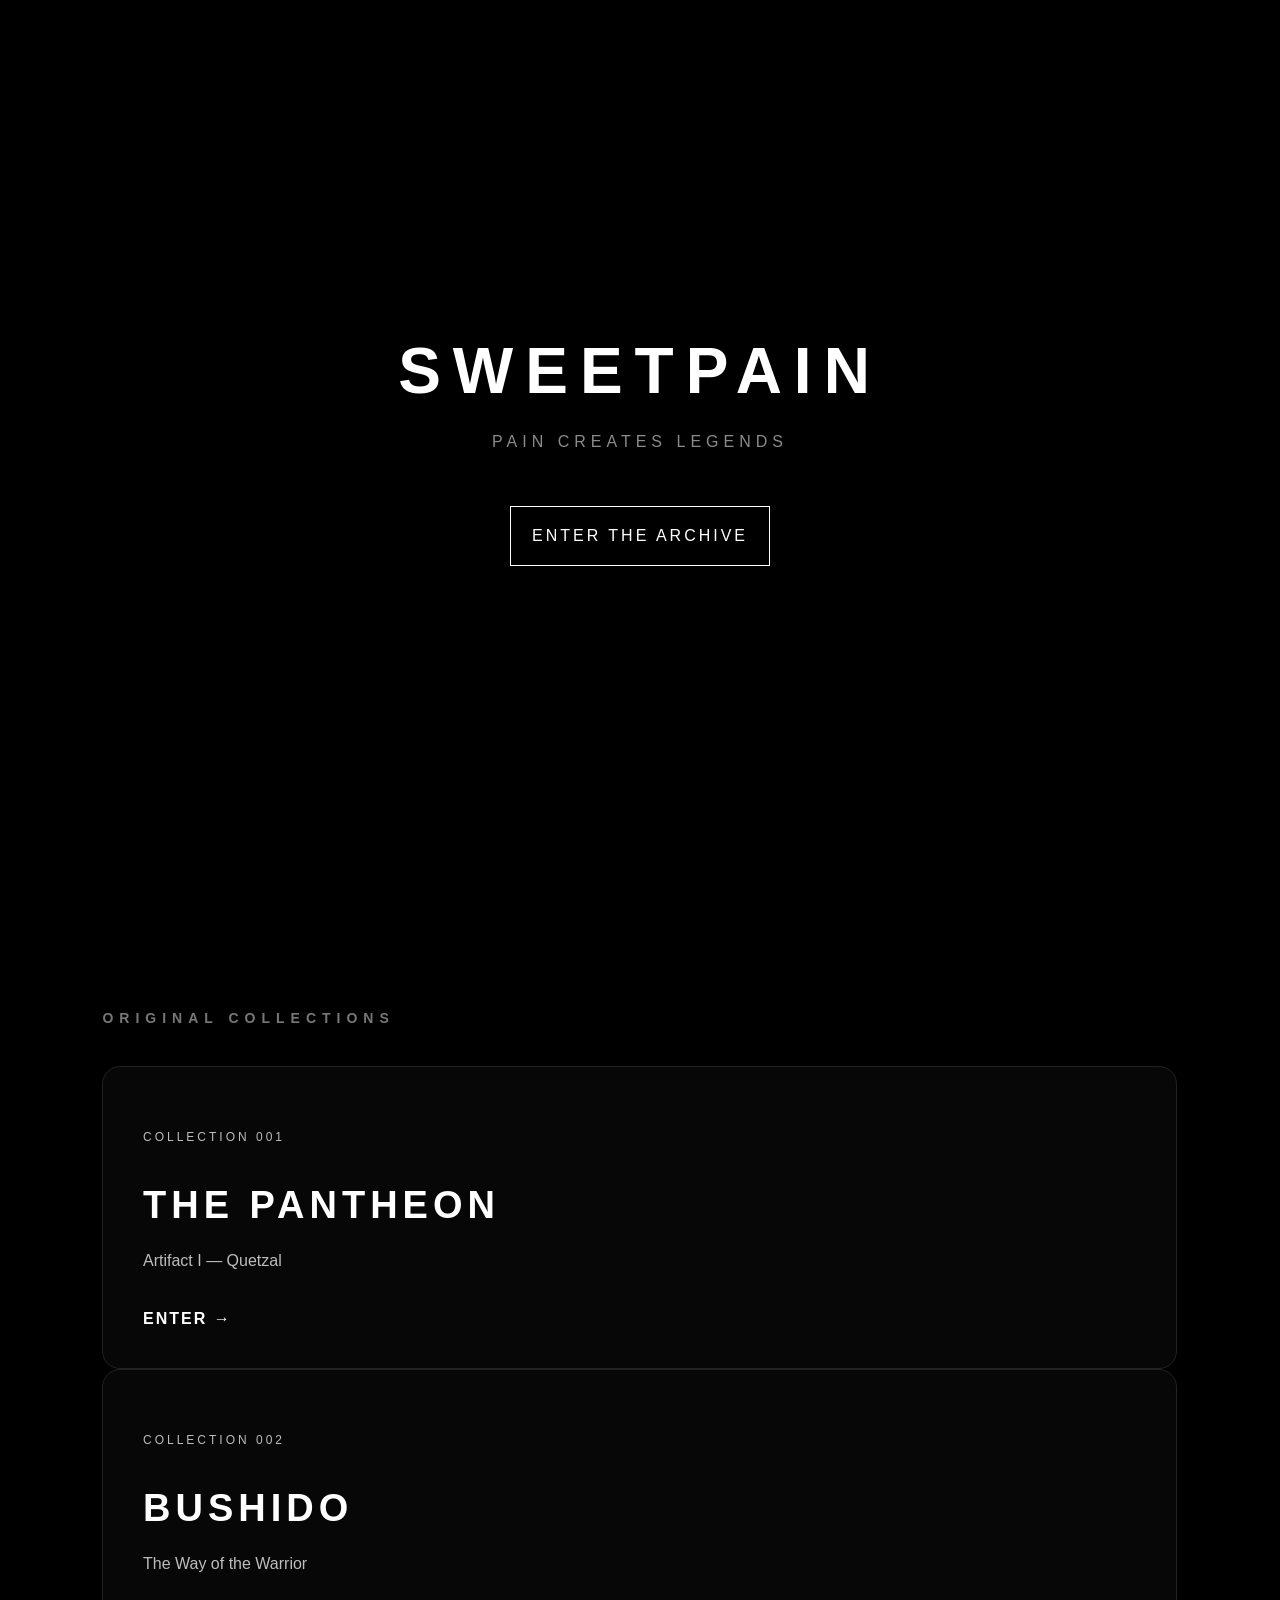
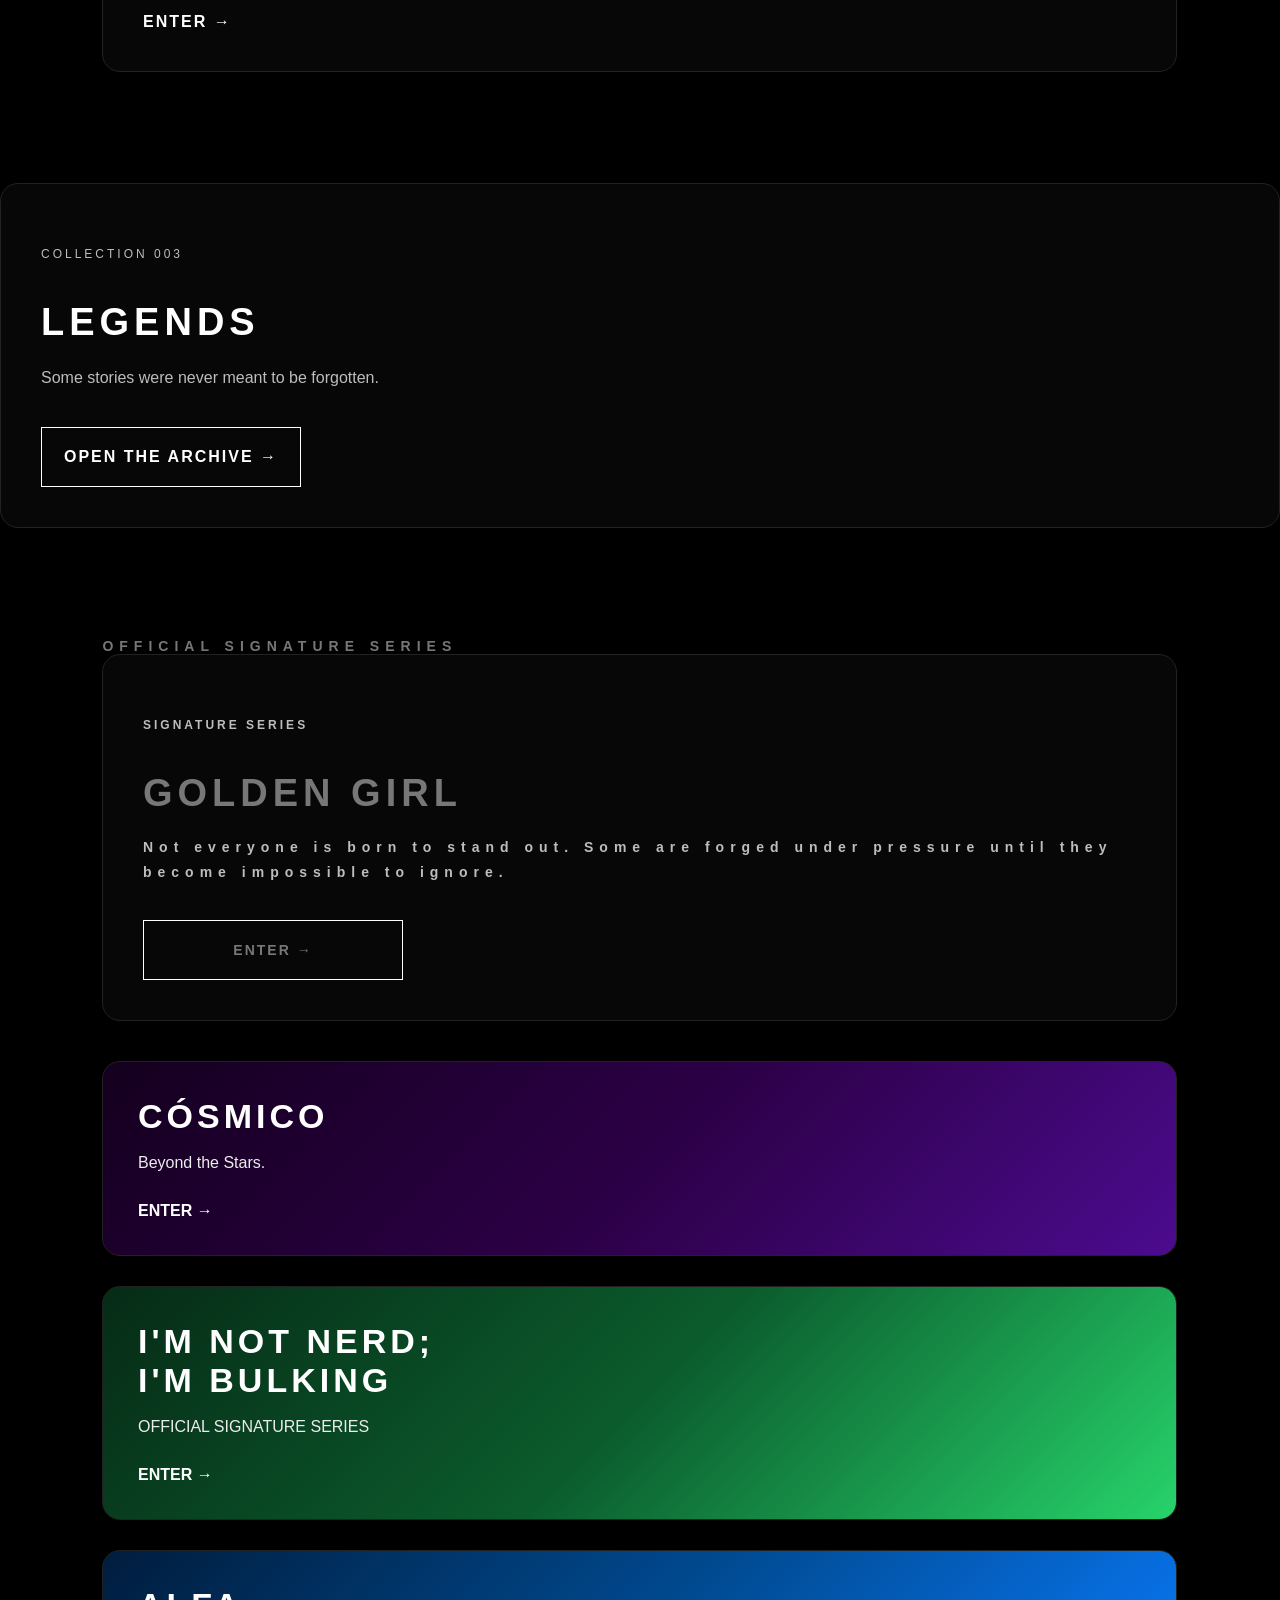
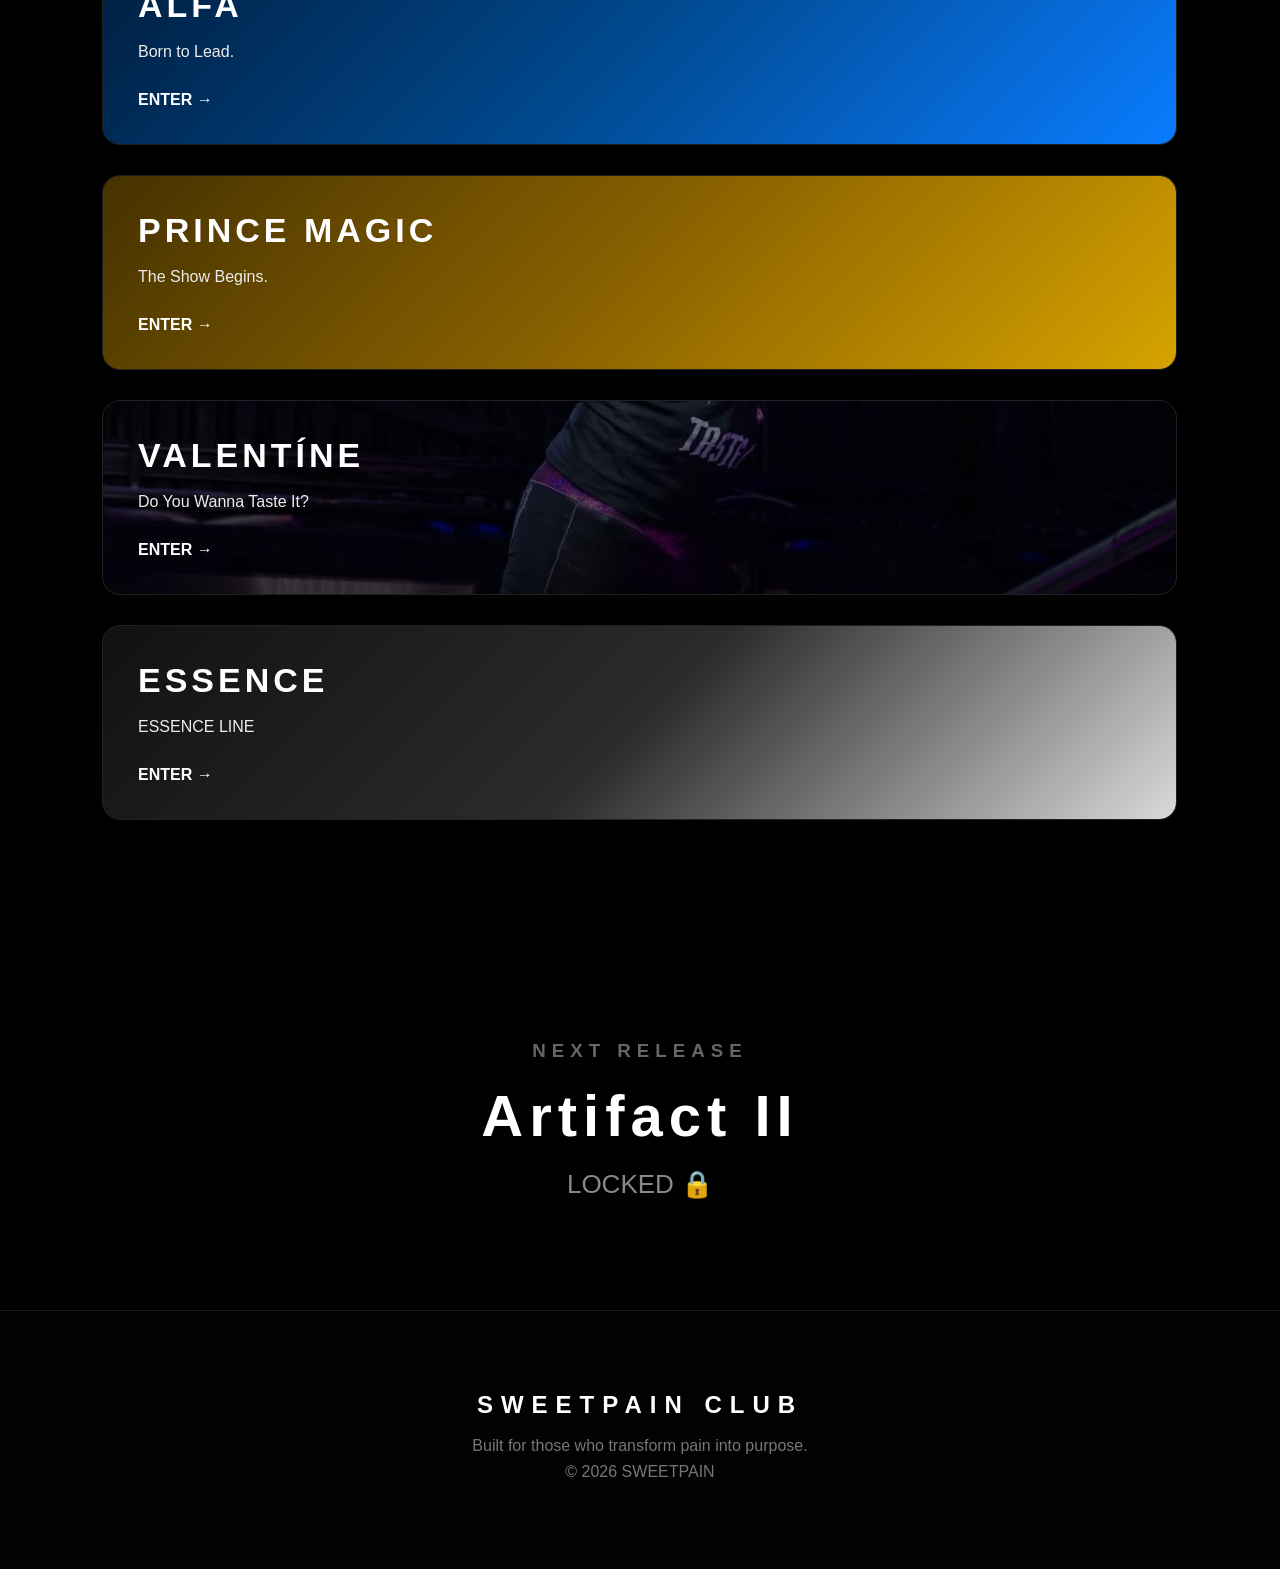
==== commit 97192b2a: "Update index.html" ====
--- a/index.html
+++ b/index.html
@@ -149,7 +149,26 @@
 <h3>
 
 OFFICIAL SIGNATURE SERIES
-
+<div class="card">
+
+    <p class="small">
+        SIGNATURE SERIES
+    </p>
+
+    <h2>
+        GOLDEN GIRL
+    </h2>
+
+    <p>
+        Not everyone is born to stand out.
+        Some are forged under pressure until they become impossible to ignore.
+    </p>
+
+    <a href="goldengirl.html" class="enterButton">
+        ENTER →
+    </a>
+
+</div>
 </h3>
 
 <!-- CÓSMICO -->
--- a/style.css
+++ b/style.css
@@ -2816,3 +2816,250 @@
     transform:translateY(0);
 
 }
+/* ==========================================
+   LEGENDS COLLECTION
+========================================== */
+
+.legends-page .signatureHero{
+
+    background:
+    linear-gradient(rgba(0,0,0,.55),rgba(0,0,0,.88)),
+    url("legendspresentacion.png");
+
+    background-size:cover;
+    background-position:center;
+    background-attachment:fixed;
+
+}
+
+.legends-page .seriesTitle{
+
+    color:#bcbcbc;
+    letter-spacing:8px;
+    text-transform:uppercase;
+
+}
+
+.legends-page h1{
+
+    color:#fff;
+    letter-spacing:5px;
+
+}
+
+.legends-page .heroDescription{
+
+    color:#d8d8d8;
+    max-width:720px;
+    line-height:1.8;
+
+}
+
+.legends-page .collectionCard{
+
+    transition:.35s ease;
+
+}
+
+.legends-page .collectionCard:hover{
+
+    transform:translateY(-6px);
+
+}
+
+.legends-page .collectionCard.active{
+
+    border:1px solid rgba(255,255,255,.25);
+    background:rgba(255,255,255,.06);
+
+}
+
+.legends-page .galleryItem img{
+
+    transition:.35s ease;
+    cursor:pointer;
+
+}
+
+.legends-page .galleryItem img:hover{
+
+    transform:scale(1.03);
+
+}
+
+.legends-page .detailCard{
+
+    transition:.35s;
+
+}
+
+.legends-page .detailCard:hover{
+
+    transform:translateY(-4px);
+
+}
+
+.legends-page .experienceCard{
+
+    transition:.35s;
+
+}
+
+.legends-page .experienceCard:hover{
+
+    transform:translateY(-5px);
+
+}
+
+.legends-page .enterButton{
+
+    transition:.35s;
+
+}
+
+.legends-page .enterButton:hover{
+
+    transform:translateY(-3px);
+
+}
+
+.legends-page footer{
+
+    border-top:1px solid rgba(255,255,255,.08);
+
+}
+/* ==========================================
+   GOLDEN GIRL SIGNATURE SERIES
+========================================== */
+
+.goldengirl-page .signatureHero{
+
+    background:
+    linear-gradient(rgba(0,0,0,.45),rgba(0,0,0,.82)),
+    url("goldengirlpresentacion.jpg");
+
+    background-size:cover;
+    background-position:center;
+    background-attachment:fixed;
+
+}
+
+.goldengirl-page .seriesTitle{
+
+    color:#d4af37;
+    letter-spacing:8px;
+    text-transform:uppercase;
+
+}
+
+.goldengirl-page h1{
+
+    color:#ffffff;
+    letter-spacing:4px;
+
+}
+
+.goldengirl-page .heroDescription{
+
+    max-width:720px;
+    color:#d9d9d9;
+    line-height:1.9;
+
+}
+
+.goldengirl-page .officialText{
+
+    color:#d4af37;
+
+}
+
+.goldengirl-page .collectionNumber{
+
+    color:#d4af37;
+
+}
+
+.goldengirl-page .collectionCard.active{
+
+    border:1px solid rgba(212,175,55,.45);
+
+}
+
+.goldengirl-page .galleryItem img{
+
+    transition:.35s ease;
+    cursor:pointer;
+
+}
+
+.goldengirl-page .galleryItem img:hover{
+
+    transform:scale(1.03);
+
+}
+
+.goldengirl-page .detailCard{
+
+    transition:.35s ease;
+    border:1px solid rgba(212,175,55,.15);
+
+}
+
+.goldengirl-page .detailCard:hover{
+
+    transform:translateY(-5px);
+    border-color:#d4af37;
+
+}
+
+.goldengirl-page .experienceCard{
+
+    transition:.35s ease;
+    border:1px solid rgba(212,175,55,.15);
+
+}
+
+.goldengirl-page .experienceCard:hover{
+
+    transform:translateY(-5px);
+    border-color:#d4af37;
+
+}
+
+.goldengirl-page .spec span{
+
+    color:#d4af37;
+
+}
+
+.goldengirl-page .enterButton{
+
+    transition:.35s ease;
+
+}
+
+.goldengirl-page .enterButton:hover{
+
+    transform:translateY(-3px);
+    box-shadow:0 0 25px rgba(212,175,55,.35);
+
+}
+
+.goldengirl-page footer{
+
+    border-top:1px solid rgba(212,175,55,.15);
+
+}
+
+.goldengirl-page .madeOnDemand{
+
+    color:#d4af37;
+    opacity:.9;
+
+}
+
+.goldengirl-page .gallerySubtitle{
+
+    color:#bfbfbf;
+
+}
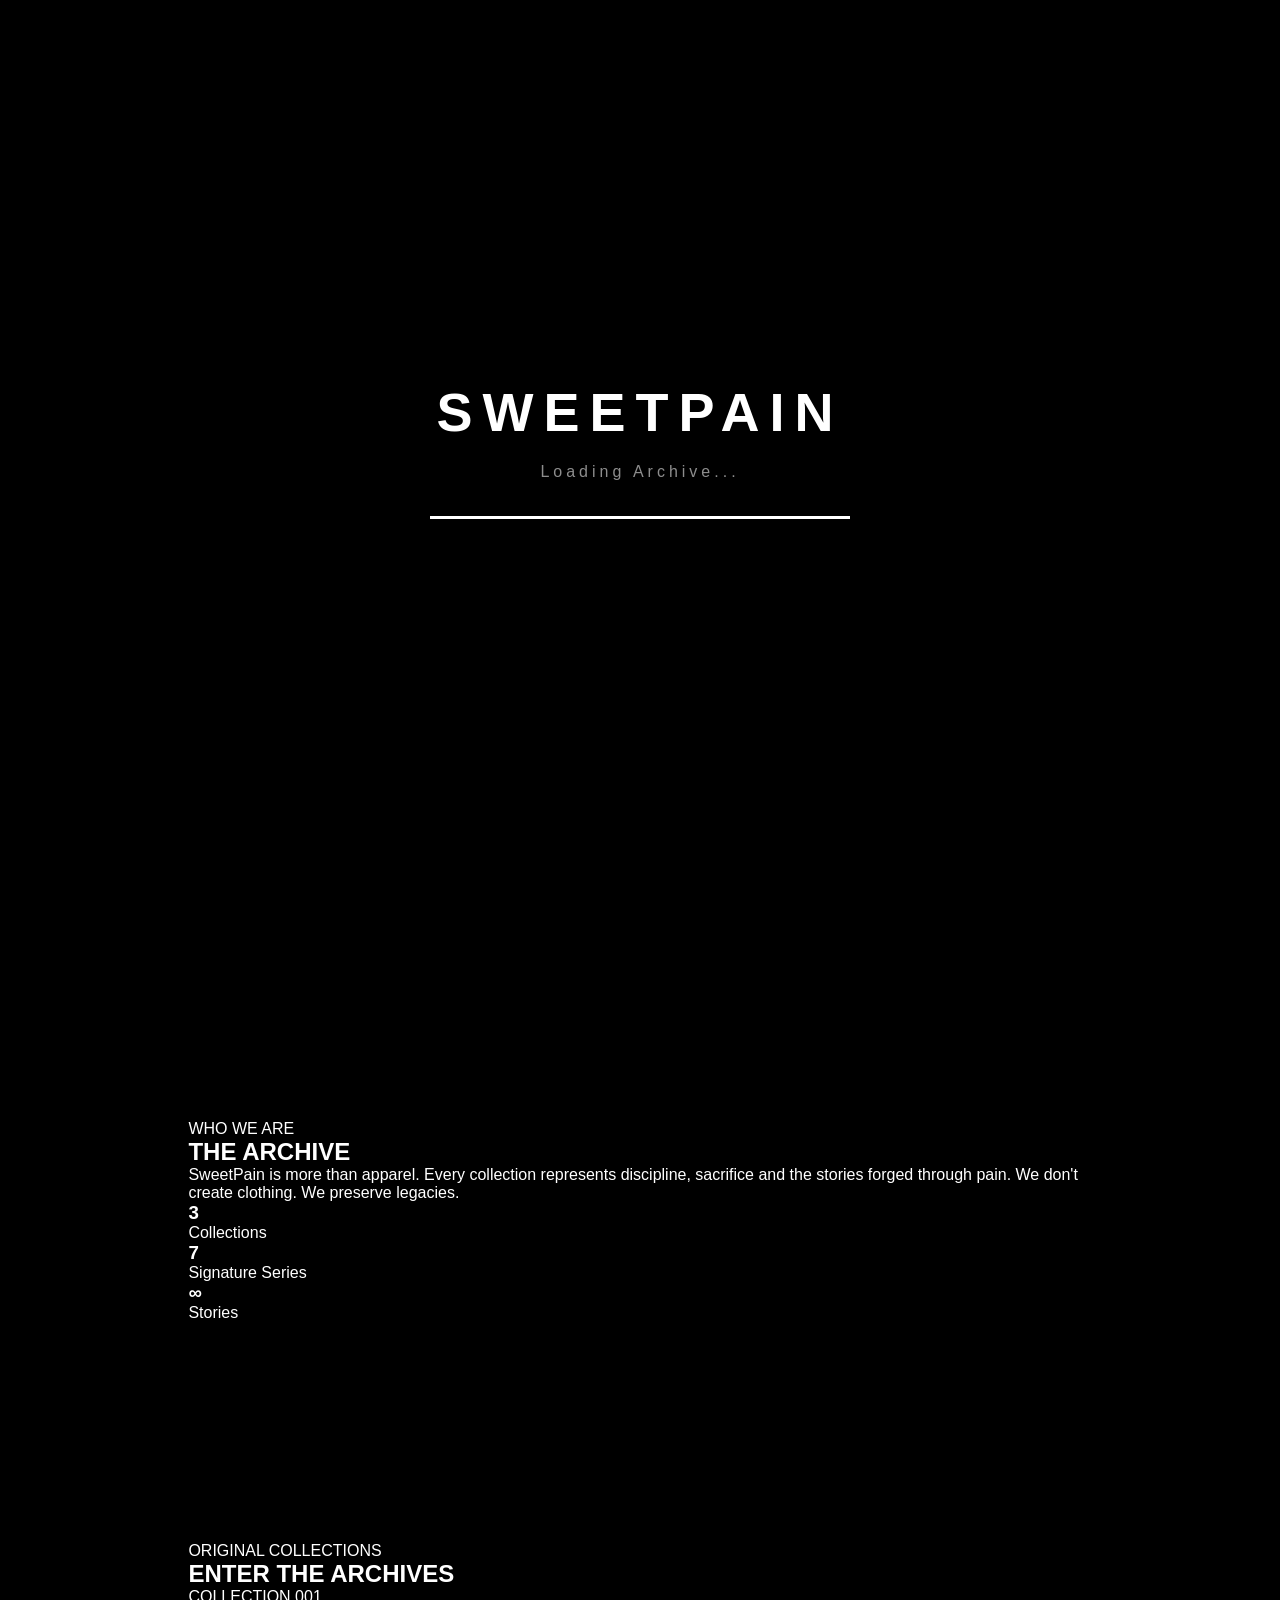
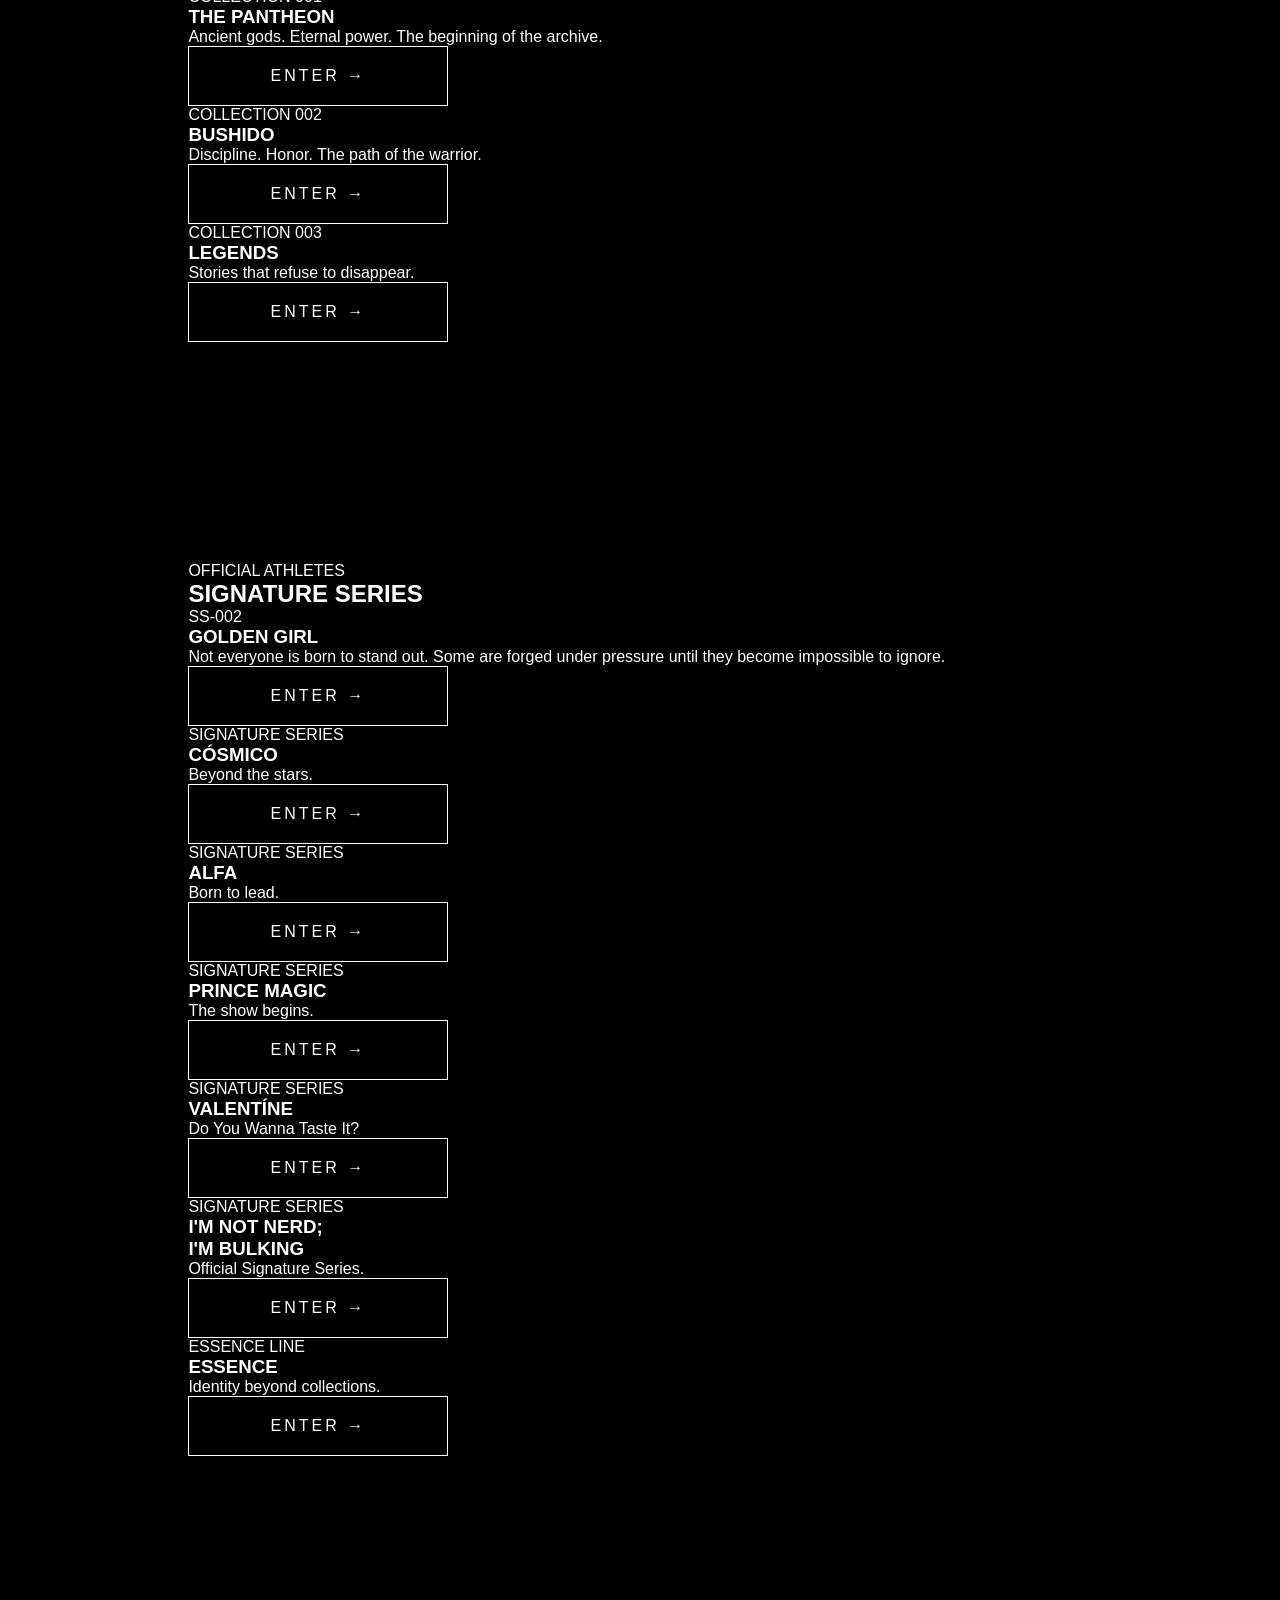
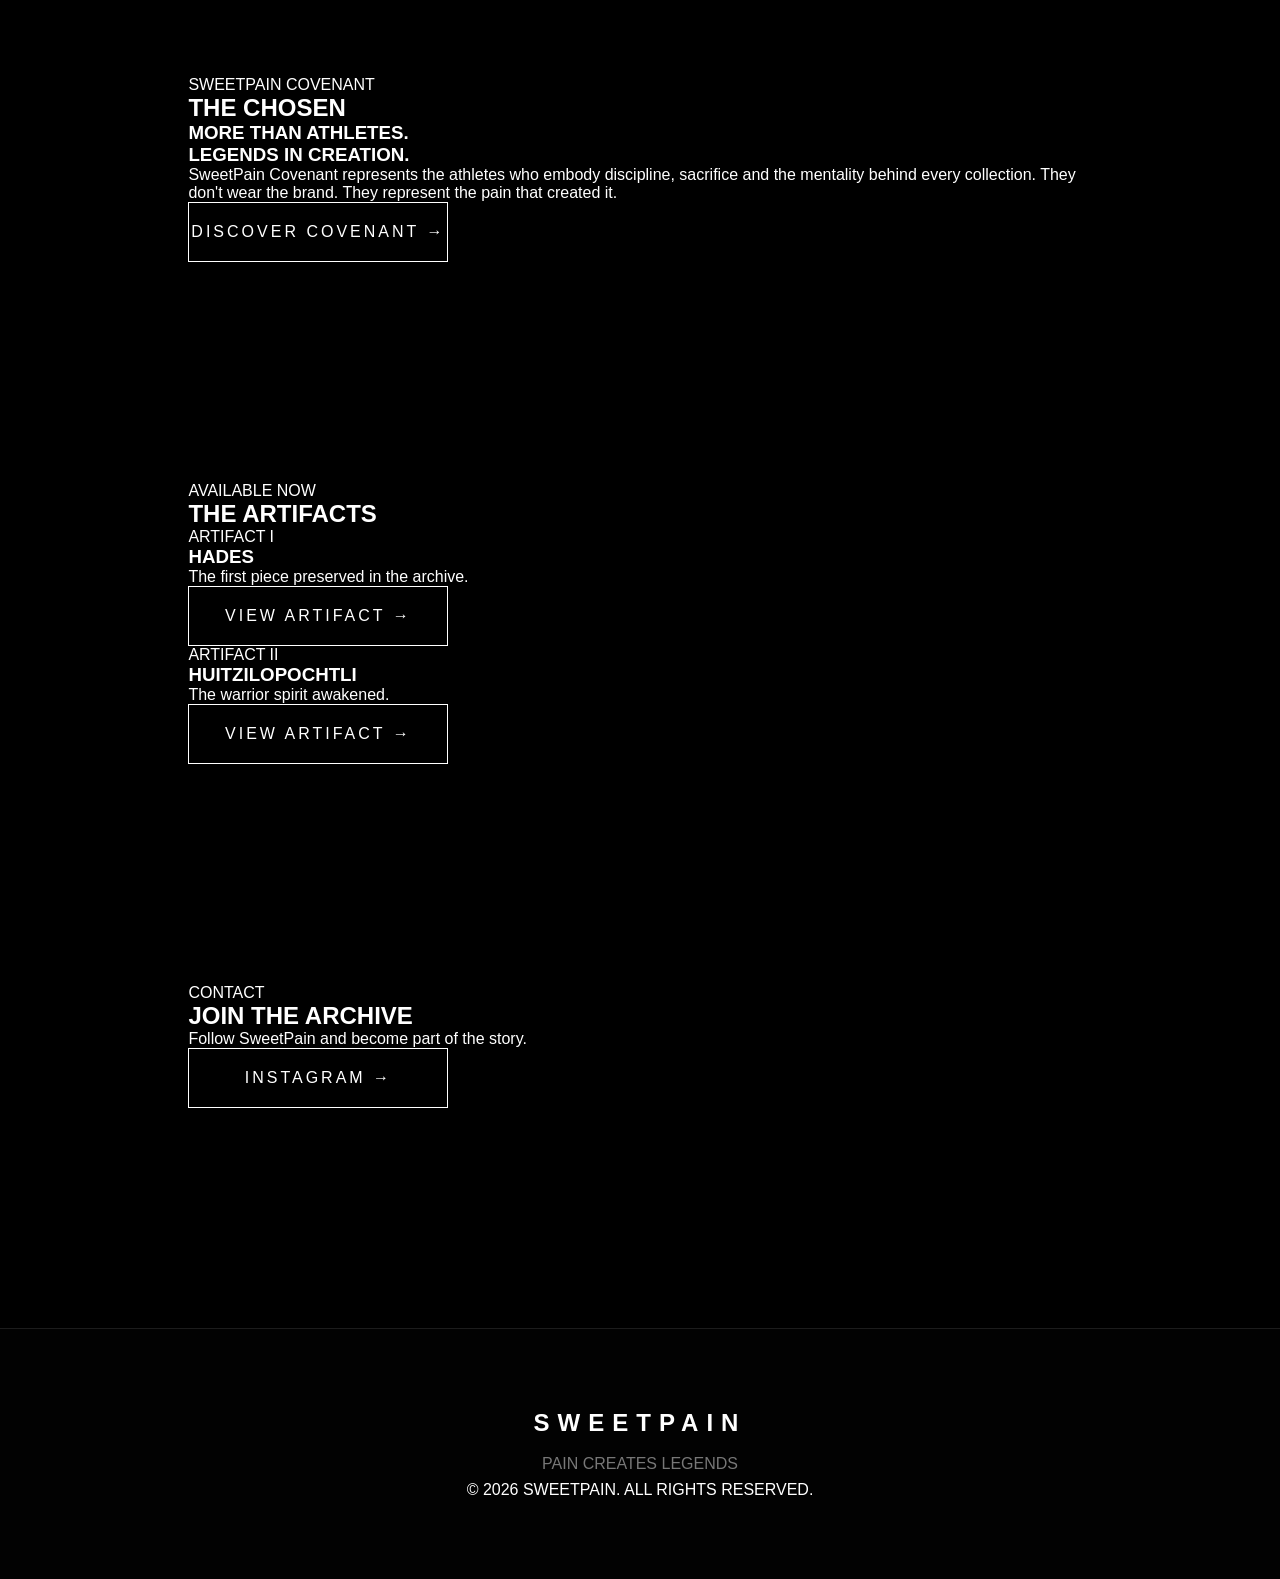
==== commit af4ac5cf: "Update index.html" ====
--- a/index.html
+++ b/index.html
@@ -3,373 +3,724 @@
 
 <head>
 
-<meta charset="UTF-8">
-<meta name="viewport" content="width=device-width, initial-scale=1.0">
-
-<title>SWEETPAIN</title>
-
-<link rel="stylesheet" href="style.css">
+    <meta charset="UTF-8">
+    <meta name="viewport" content="width=device-width, initial-scale=1.0">
+
+    <title>SWEETPAIN</title>
+
+    <meta name="description" content="Pain Creates Legends. Premium Streetwear.">
+
+    <link rel="stylesheet" href="style.css">
 
 </head>
 
 <body>
 
-<!-- LOADING SCREEN -->
-
-<div id="loader">
-
-    <div class="loader-content">
-
-        <h1>SWEETPAIN</h1>
-
-        <p>Loading Archive...</p>
-
-        <div class="loader-bar">
-
-            <div class="loader-progress"></div>
+    <!-- ====================================== -->
+    <!-- LOADER -->
+    <!-- ====================================== -->
+
+    <div id="loader">
+
+        <div class="loader-content">
+
+            <h1>SWEETPAIN</h1>
+
+            <p>Loading Archive...</p>
+
+            <div class="loader-bar">
+
+                <div class="loader-progress"></div>
+
+            </div>
 
         </div>
 
     </div>
 
-</div>
-
-<!-- HERO -->
-
-<header class="hero">
-
-<h1>SWEETPAIN</h1>
-
-<p>PAIN CREATES LEGENDS</p>
-
-<a href="#home" class="enterButton">
-
-ENTER THE ARCHIVE
-
-</a>
-
-</header>
-
-<!-- HOME -->
-
-<main id="home">
-
-<!-- ORIGINAL COLLECTIONS -->
-
-<section class="category">
-
-<h3>
-
-ORIGINAL COLLECTIONS
-
-</h3>
-
-<div class="card">
-
-<p class="small">
-
-COLLECTION 001
-
-</p>
-
-<h2>
-
-THE PANTHEON
-
-</h2>
-
-<p>
-
-Artifact I — Quetzal
-
-</p>
-
-<a href="pantheon.html">
-
-ENTER →
-
-</a>
-
-</div>
-<div class="card">
-
-<p class="small">
-
-COLLECTION 002
-
-</p>
-
-<h2>
-
-BUSHIDO
-
-</h2>
-
-<p>
-
-The Way of the Warrior
-
-</p>
-
-<a href="bushido.html">
-
-ENTER →
-
-</a>
-
-</div>
-</section>
-<!-- ========================= -->
-<!-- COLLECTION 003 -->
-<!-- ========================= -->
-
-<div class="card">
-
-    <p class="small">
-        COLLECTION 003
-    </p>
-
-    <h2>
-        LEGENDS
-    </h2>
-
-    <p>
-        Some stories were never meant to be forgotten.
-    </p>
-
-    <a href="legends.html" class="enterButton">
-        OPEN THE ARCHIVE →
-    </a>
-
-</div>
-<!-- SIGNATURE -->
-
-<section class="category">
-
-<h3>
-
-OFFICIAL SIGNATURE SERIES
-<div class="card">
-
-    <p class="small">
-        SIGNATURE SERIES
-    </p>
-
-    <h2>
-        GOLDEN GIRL
-    </h2>
-
-    <p>
-        Not everyone is born to stand out.
-        Some are forged under pressure until they become impossible to ignore.
-    </p>
-
-    <a href="goldengirl.html" class="enterButton">
-        ENTER →
-    </a>
-
-</div>
-</h3>
-
-<!-- CÓSMICO -->
-
-<div class="signature cosmico">
-
-<h2>
-
-CÓSMICO
-
-</h2>
-
-<p>
-
-Beyond the Stars.
-
-</p>
-
-<a href="cosmico.html">
-
-ENTER →
-
-</a>
-
-</div>
-
-<!-- MILKHOUSE -->
-
-<div class="signature milkhouse">
-
-<h2>
-
-I'M NOT NERD;
-<br>
-I'M BULKING
-
-</h2>
-
-<p>
-
-OFFICIAL SIGNATURE SERIES
-
-</p>
-
-<a href="milkhouse.html">
-
-ENTER →
-
-</a>
-
-</div>
-
-<!-- ALFA -->
-
-<div class="signature alfa">
-
-<h2>
-
-ALFA
-
-</h2>
-
-<p>
-
-Born to Lead.
-
-</p>
-
-<a href="alfa.html">
-
-ENTER →
-
-</a>
-
-</div>
-
-<!-- PRINCE MAGIC -->
-
-<div class="signature prince">
-
-<h2>
-
-PRINCE MAGIC
-
-</h2>
-
-<p>
-
-The Show Begins.
-
-</p>
-
-<a href="prince-magic.html">
-
-ENTER →
-
-</a>
-
-</div>
-
-<!-- VALENTÍNE -->
-
-<div class="signature valentine">
-
-<h2>
-
-VALENTÍNE
-
-</h2>
-
-<p>
-
-Do You Wanna Taste It?
-
-</p>
-
-<a href="valentine.html">
-
-ENTER →
-
-</a>
-
-</div>
-
-<!-- ESSENCE -->
-
-<div class="signature essence">
-
-<h2>
-
-ESSENCE
-
-</h2>
-
-<p>
-
-ESSENCE LINE
-
-</p>
-
-<a href="essence.html">
-
-ENTER →
-
-</a>
-
-</div>
-
-</section>
-
-<!-- NEXT RELEASE -->
-
-<section class="locked">
-
-<h3>
-
-NEXT RELEASE
-
-</h3>
-
-<h1>
-
-Artifact II
-
-</h1>
-
-<p>
-
-LOCKED 🔒
-
-</p>
-
-</section>
-
-<!-- FOOTER -->
-
-<footer>
-
-<h2>
-
-SWEETPAIN CLUB
-
-</h2>
-
-<p>
-
-Built for those who transform pain into purpose.
-
-</p>
-
-<p>
-
-© 2026 SWEETPAIN
-
-</p>
-
-</footer>
-
-</main>
-
-<script src="script.js"></script>
+    <!-- ====================================== -->
+    <!-- PAGE TRANSITION -->
+    <!-- ====================================== -->
+
+    <div id="transition" class="hide">
+
+        <div class="transition-content">
+
+            <h1>ACCESS GRANTED</h1>
+
+            <p>WELCOME TO SWEETPAIN</p>
+
+        </div>
+
+    </div>
+
+    <!-- ====================================== -->
+    <!-- HERO -->
+    <!-- ====================================== -->
+
+    <header class="hero">
+
+        <div class="hero-overlay"></div>
+
+        <div class="hero-content">
+
+            <span class="hero-label">
+
+                PREMIUM STREETWEAR
+
+            </span>
+
+            <h1>
+
+                SWEETPAIN
+
+            </h1>
+
+            <p>
+
+                PAIN CREATES LEGENDS
+
+            </p>
+
+            <a href="#about" class="enterButton">
+
+                ENTER THE ARCHIVE
+
+            </a>
+
+        </div>
+
+    </header>
+
+    <main>
+
+        <!-- ====================================== -->
+        <!-- ABOUT -->
+        <!-- ====================================== -->
+
+        <section id="about" class="about">
+        <section id="about" class="about">
+
+            <div class="sectionHeader">
+
+                <span>WHO WE ARE</span>
+
+                <h2>THE ARCHIVE</h2>
+
+            </div>
+
+            <p class="aboutText">
+
+                SweetPain is more than apparel.
+
+                Every collection represents discipline, sacrifice and the stories forged through pain.
+
+                We don't create clothing.
+
+                We preserve legacies.
+
+            </p>
+
+            <div class="statsGrid">
+
+                <div class="statCard">
+
+                    <h3>3</h3>
+
+                    <p>Collections</p>
+
+                </div>
+
+                <div class="statCard">
+
+                    <h3>7</h3>
+
+                    <p>Signature Series</p>
+
+                </div>
+
+                <div class="statCard">
+
+                    <h3>∞</h3>
+
+                    <p>Stories</p>
+
+                </div>
+
+            </div>
+
+        </section>
+
+        <!-- ====================================== -->
+        <!-- ORIGINAL COLLECTIONS -->
+        <!-- ====================================== -->
+
+        <section class="collections">
+
+            <div class="sectionHeader">
+
+                <span>ORIGINAL COLLECTIONS</span>
+
+                <h2>ENTER THE ARCHIVES</h2>
+
+            </div>
+
+            <div class="cardGrid">
+
+                <!-- COLLECTION 001 -->
+
+                <article class="archiveCard">
+
+                    <span class="archiveCode">
+
+                        COLLECTION 001
+
+                    </span>
+
+                    <h3>
+
+                        THE PANTHEON
+
+                    </h3>
+
+                    <p>
+
+                        Ancient gods. Eternal power. The beginning of the archive.
+
+                    </p>
+
+                    <a href="pantheon.html" class="enterButton">
+
+                        ENTER →
+
+                    </a>
+
+                </article>
+
+                <!-- COLLECTION 002 -->
+
+                <article class="archiveCard">
+
+                    <span class="archiveCode">
+
+                        COLLECTION 002
+
+                    </span>
+
+                    <h3>
+
+                        BUSHIDO
+
+                    </h3>
+
+                    <p>
+
+                        Discipline. Honor. The path of the warrior.
+
+                    </p>
+
+                    <a href="bushido.html" class="enterButton">
+
+                        ENTER →
+
+                    </a>
+
+                </article>
+
+                <!-- COLLECTION 003 -->
+
+                <article class="archiveCard">
+
+                    <span class="archiveCode">
+
+                        COLLECTION 003
+
+                    </span>
+
+                    <h3>
+
+                        LEGENDS
+
+                    </h3>
+
+                    <p>
+
+                        Stories that refuse to disappear.
+
+                    </p>
+
+                    <a href="legends.html" class="enterButton">
+
+                        ENTER →
+
+                    </a>
+
+                </article>
+
+            </div>
+
+        </section>
+                <!-- ====================================== -->
+        <!-- OFFICIAL ATHLETES -->
+        <!-- ====================================== -->
+
+        <section class="signatureSeries">
+
+            <div class="sectionHeader">
+
+                <span>OFFICIAL ATHLETES</span>
+
+                <h2>SIGNATURE SERIES</h2>
+
+            </div>
+
+            <div class="signatureGrid">
+
+                <!-- GOLDEN GIRL -->
+
+                <article class="signatureCard">
+
+                    <span class="signatureLabel">
+
+                        SS-002
+
+                    </span>
+
+                    <h3>
+
+                        GOLDEN GIRL
+
+                    </h3>
+
+                    <p>
+
+                        Not everyone is born to stand out. Some are forged under pressure until they become impossible to ignore.
+
+                    </p>
+
+                    <a href="goldengirl.html" class="enterButton">
+
+                        ENTER →
+
+                    </a>
+
+                </article>
+
+                <!-- CÓSMICO -->
+
+                <article class="signatureCard">
+
+                    <span class="signatureLabel">
+
+                        SIGNATURE SERIES
+
+                    </span>
+
+                    <h3>
+
+                        CÓSMICO
+
+                    </h3>
+
+                    <p>
+
+                        Beyond the stars.
+
+                    </p>
+
+                    <a href="cosmico.html" class="enterButton">
+
+                        ENTER →
+
+                    </a>
+
+                </article>
+
+                <!-- ALFA -->
+
+                <article class="signatureCard">
+
+                    <span class="signatureLabel">
+
+                        SIGNATURE SERIES
+
+                    </span>
+
+                    <h3>
+
+                        ALFA
+
+                    </h3>
+
+                    <p>
+
+                        Born to lead.
+
+                    </p>
+
+                    <a href="alfa.html" class="enterButton">
+
+                        ENTER →
+
+                    </a>
+
+                </article>
+
+                <!-- PRINCE MAGIC -->
+
+                <article class="signatureCard">
+
+                    <span class="signatureLabel">
+
+                        SIGNATURE SERIES
+
+                    </span>
+
+                    <h3>
+
+                        PRINCE MAGIC
+
+                    </h3>
+
+                    <p>
+
+                        The show begins.
+
+                    </p>
+
+                    <a href="prince-magic.html" class="enterButton">
+
+                        ENTER →
+
+                    </a>
+
+                </article>
+
+                <!-- VALENTÍNE -->
+
+                <article class="signatureCard">
+
+                    <span class="signatureLabel">
+
+                        SIGNATURE SERIES
+
+                    </span>
+
+                    <h3>
+
+                        VALENTÍNE
+
+                    </h3>
+
+                    <p>
+
+                        Do You Wanna Taste It?
+
+                    </p>
+
+                    <a href="valentine.html" class="enterButton">
+
+                        ENTER →
+
+                    </a>
+
+                </article>
+
+                <!-- MILKHOUSE -->
+
+                <article class="signatureCard">
+
+                    <span class="signatureLabel">
+
+                        SIGNATURE SERIES
+
+                    </span>
+
+                    <h3>
+
+                        I'M NOT NERD;<br>I'M BULKING
+
+                    </h3>
+
+                    <p>
+
+                        Official Signature Series.
+
+                    </p>
+
+                    <a href="milkhouse.html" class="enterButton">
+
+                        ENTER →
+
+                    </a>
+
+                </article>
+
+                <!-- ESSENCE -->
+
+                <article class="signatureCard">
+
+                    <span class="signatureLabel">
+
+                        ESSENCE LINE
+
+                    </span>
+
+                    <h3>
+
+                        ESSENCE
+
+                    </h3>
+
+                    <p>
+
+                        Identity beyond collections.
+
+                    </p>
+
+                    <a href="essence.html" class="enterButton">
+
+                        ENTER →
+
+                    </a>
+
+                </article>
+
+            </div>
+
+        </section>
+                <!-- ====================================== -->
+        <!-- COVENANT -->
+        <!-- ====================================== -->
+
+        <section class="covenant">
+
+            <div class="sectionHeader">
+
+                <span>SWEETPAIN COVENANT</span>
+
+                <h2>THE CHOSEN</h2>
+
+            </div>
+
+
+            <div class="covenantContent">
+
+
+                <div class="covenantText">
+
+                    <h3>
+
+                        MORE THAN ATHLETES.
+
+                        <br>
+
+                        LEGENDS IN CREATION.
+
+                    </h3>
+
+
+                    <p>
+
+                        SweetPain Covenant represents the athletes who embody discipline, sacrifice and the mentality behind every collection.
+
+                        They don't wear the brand.
+
+                        They represent the pain that created it.
+
+                    </p>
+
+
+                    <a href="covenant.html" class="enterButton">
+
+                        DISCOVER COVENANT →
+
+                    </a>
+
+                </div>
+
+
+            </div>
+
+
+        </section>
+
+
+
+        <!-- ====================================== -->
+        <!-- STORE / PREORDER -->
+        <!-- ====================================== -->
+
+        <section class="store">
+
+
+            <div class="sectionHeader">
+
+                <span>AVAILABLE NOW</span>
+
+                <h2>THE ARTIFACTS</h2>
+
+            </div>
+
+
+            <div class="storeGrid">
+
+
+                <article class="storeCard">
+
+
+                    <span>
+
+                        ARTIFACT I
+
+                    </span>
+
+
+                    <h3>
+
+                        HADES
+
+                    </h3>
+
+
+                    <p>
+
+                        The first piece preserved in the archive.
+
+                    </p>
+
+
+                    <a href="pantheon.html" class="enterButton">
+
+                        VIEW ARTIFACT →
+
+                    </a>
+
+
+                </article>
+
+
+
+                <article class="storeCard">
+
+
+                    <span>
+
+                        ARTIFACT II
+
+                    </span>
+
+
+                    <h3>
+
+                        HUITZILOPOCHTLI
+
+                    </h3>
+
+
+                    <p>
+
+                        The warrior spirit awakened.
+
+                    </p>
+
+
+                    <a href="pantheon.html" class="enterButton">
+
+                        VIEW ARTIFACT →
+
+                    </a>
+
+
+                </article>
+
+
+            </div>
+
+
+        </section>
+
+
+
+        <!-- ====================================== -->
+        <!-- CONTACT -->
+        <!-- ====================================== -->
+
+
+        <section class="contact">
+
+
+            <div class="sectionHeader">
+
+                <span>CONTACT</span>
+
+                <h2>JOIN THE ARCHIVE</h2>
+
+            </div>
+
+
+            <p>
+
+                Follow SweetPain and become part of the story.
+
+            </p>
+
+
+            <a href="https://instagram.com/sweetpain" class="enterButton">
+
+                INSTAGRAM →
+
+            </a>
+
+
+        </section>
+
+
+
+    </main>
+
+
+
+    <!-- ====================================== -->
+    <!-- FOOTER -->
+    <!-- ====================================== -->
+
+
+    <footer>
+
+
+        <h2>
+
+            SWEETPAIN
+
+        </h2>
+
+
+        <p>
+
+            PAIN CREATES LEGENDS
+
+        </p>
+
+
+        <span>
+
+            © 2026 SWEETPAIN. ALL RIGHTS RESERVED.
+
+        </span>
+
+
+    </footer>
+
+
+
+    <!-- ====================================== -->
+    <!-- SCRIPT -->
+    <!-- ====================================== -->
+
+
+    <script src="script.js"></script>
+
 
 </body>
 
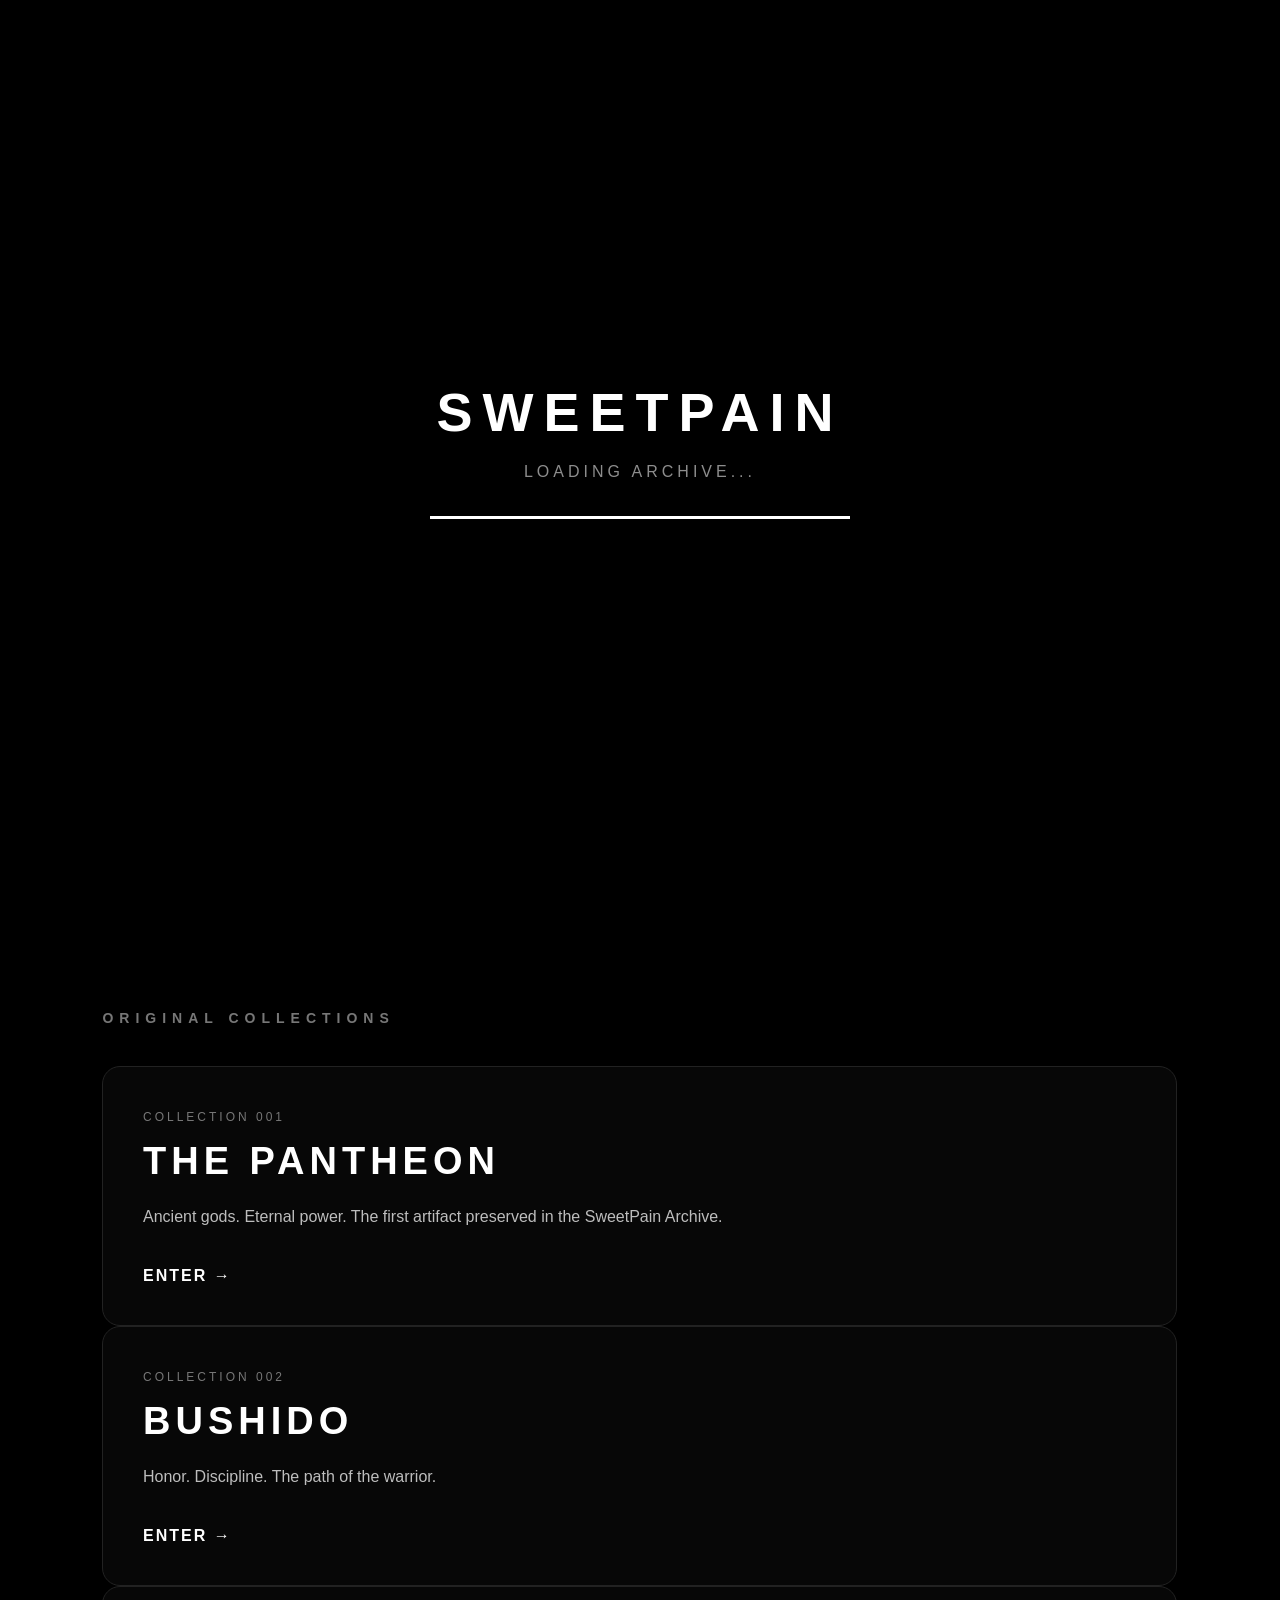
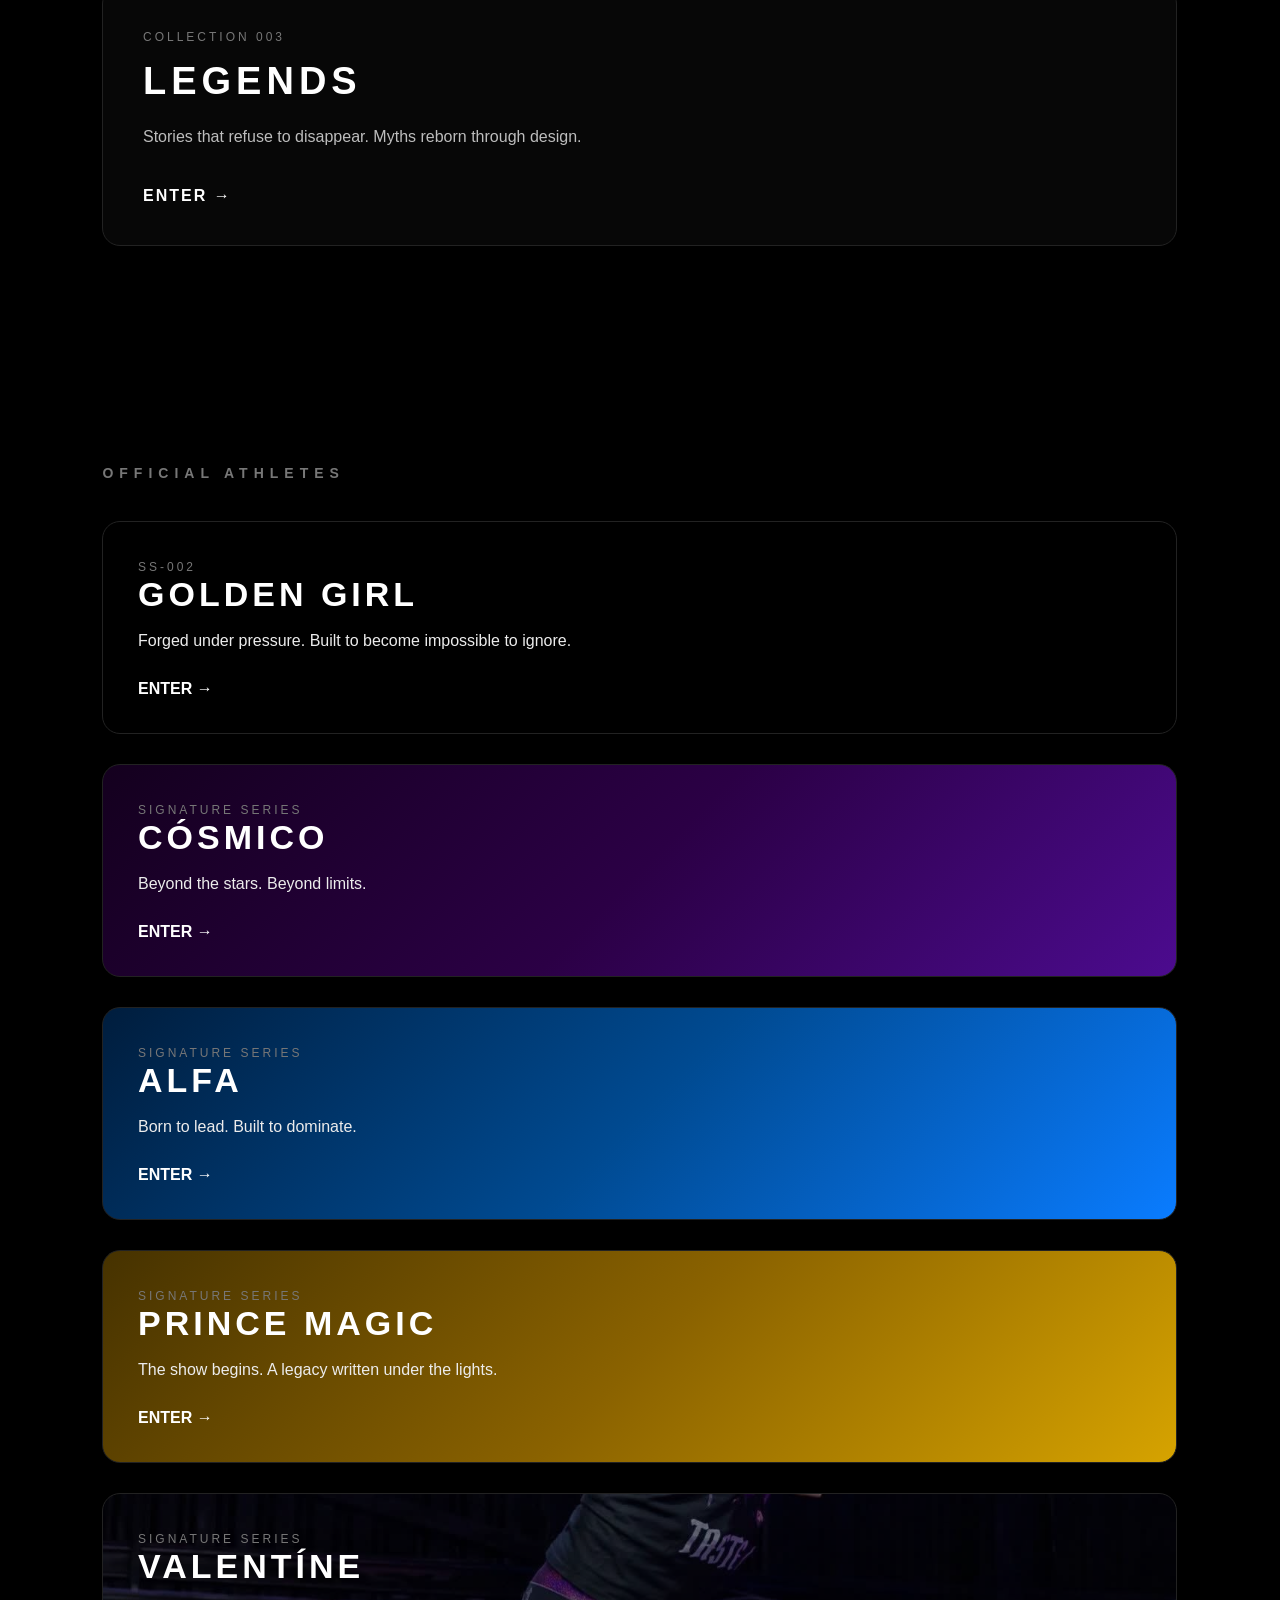
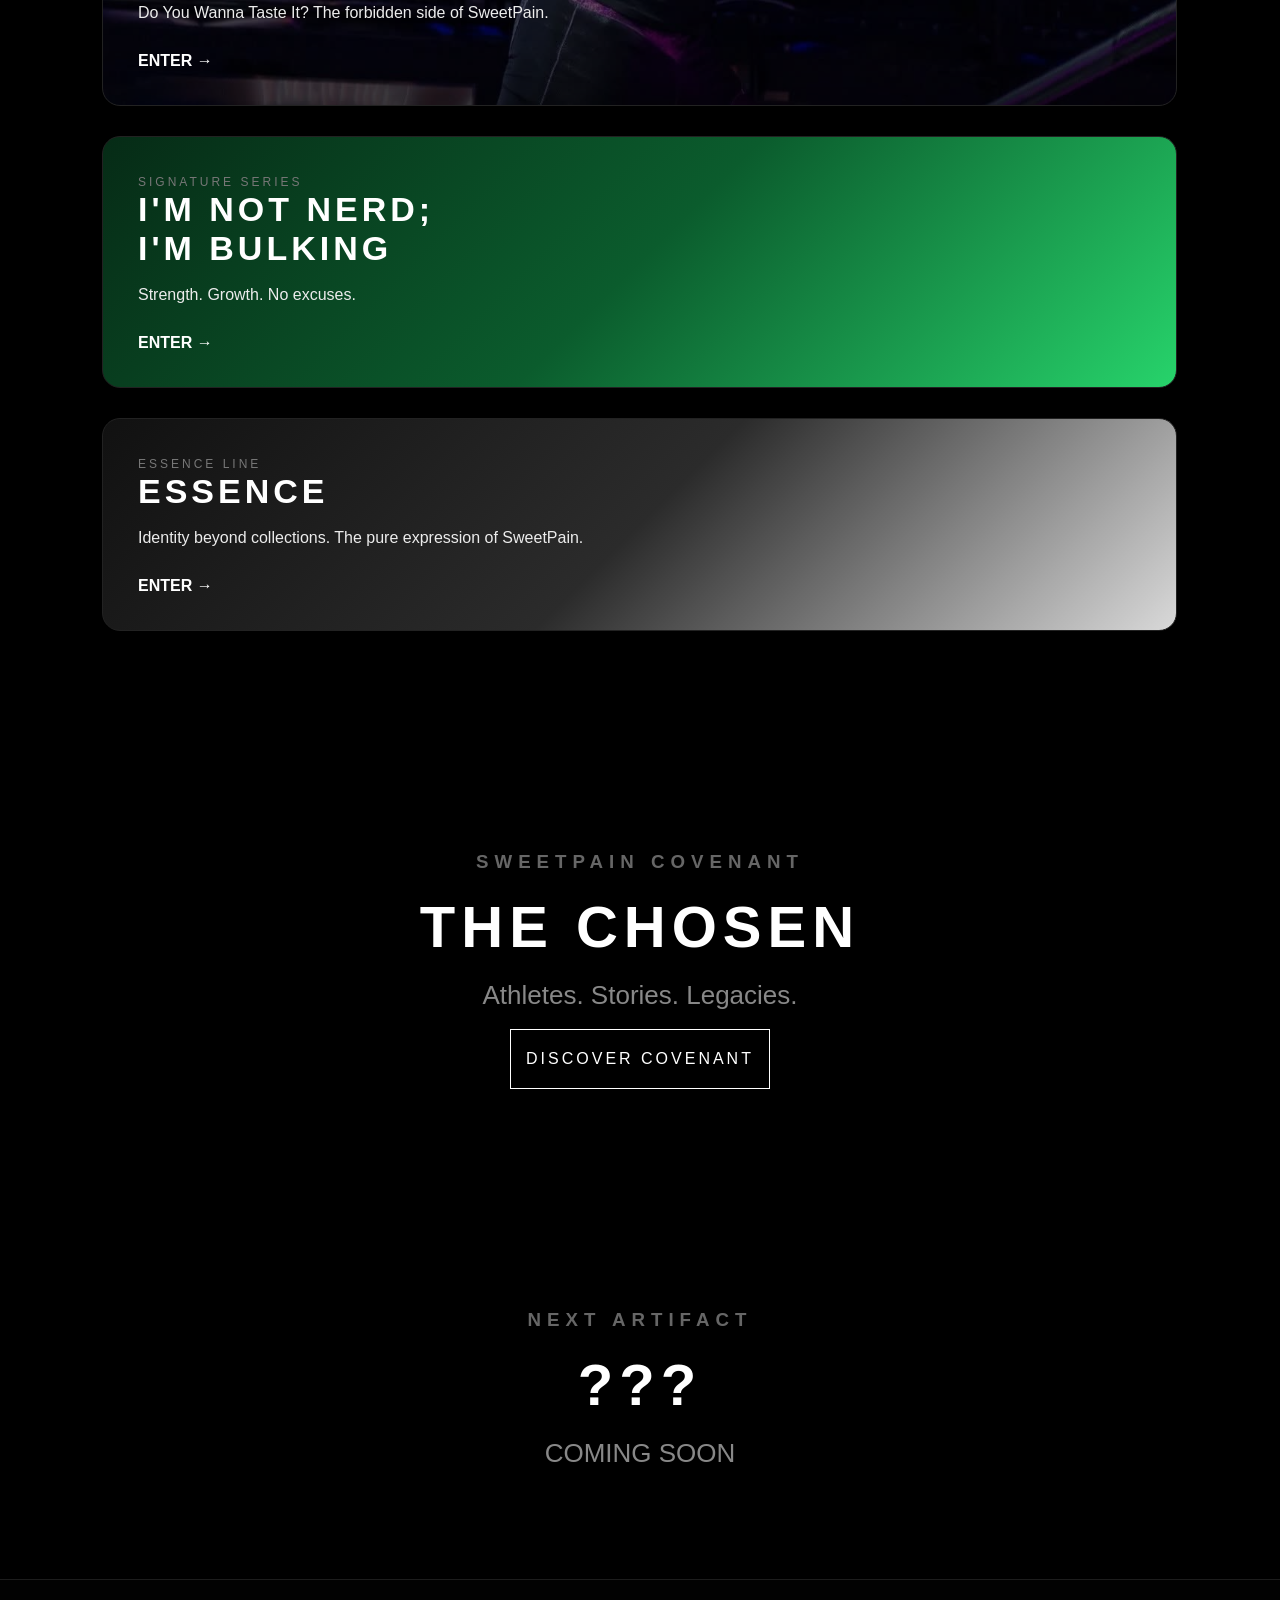
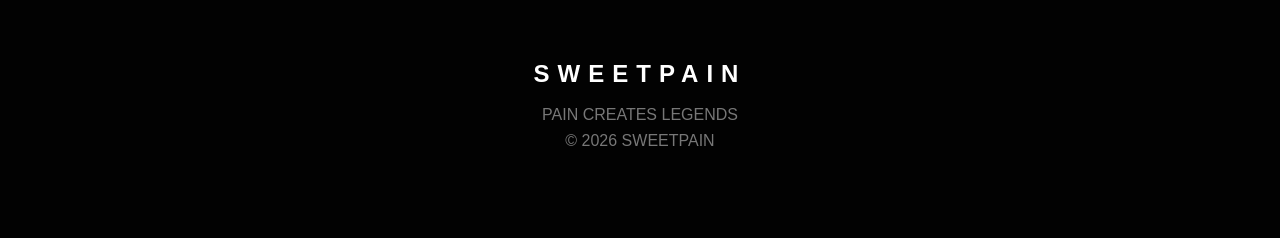
==== commit 684ea1c6: "Update index.html" ====
--- a/index.html
+++ b/index.html
@@ -3,725 +3,756 @@
 
 <head>
 
-    <meta charset="UTF-8">
-    <meta name="viewport" content="width=device-width, initial-scale=1.0">
-
-    <title>SWEETPAIN</title>
-
-    <meta name="description" content="Pain Creates Legends. Premium Streetwear.">
-
-    <link rel="stylesheet" href="style.css">
+<meta charset="UTF-8">
+
+<meta name="viewport" content="width=device-width, initial-scale=1.0">
+
+<title>SWEETPAIN | Archive</title>
+
+<meta name="description" content="Pain Creates Legends. Premium Streetwear Archive.">
+
+<link rel="stylesheet" href="style.css">
 
 </head>
 
+
 <body>
 
-    <!-- ====================================== -->
-    <!-- LOADER -->
-    <!-- ====================================== -->
-
-    <div id="loader">
-
-        <div class="loader-content">
-
-            <h1>SWEETPAIN</h1>
-
-            <p>Loading Archive...</p>
-
-            <div class="loader-bar">
-
-                <div class="loader-progress"></div>
-
-            </div>
-
-        </div>
-
-    </div>
-
-    <!-- ====================================== -->
-    <!-- PAGE TRANSITION -->
-    <!-- ====================================== -->
-
-    <div id="transition" class="hide">
-
-        <div class="transition-content">
-
-            <h1>ACCESS GRANTED</h1>
-
-            <p>WELCOME TO SWEETPAIN</p>
-
-        </div>
-
-    </div>
-
-    <!-- ====================================== -->
-    <!-- HERO -->
-    <!-- ====================================== -->
-
-    <header class="hero">
-
-        <div class="hero-overlay"></div>
-
-        <div class="hero-content">
-
-            <span class="hero-label">
-
-                PREMIUM STREETWEAR
-
-            </span>
-
-            <h1>
-
-                SWEETPAIN
-
-            </h1>
-
-            <p>
-
-                PAIN CREATES LEGENDS
-
-            </p>
-
-            <a href="#about" class="enterButton">
-
-                ENTER THE ARCHIVE
-
-            </a>
-
-        </div>
-
-    </header>
-
-    <main>
-
-        <!-- ====================================== -->
-        <!-- ABOUT -->
-        <!-- ====================================== -->
-
-        <section id="about" class="about">
-        <section id="about" class="about">
-
-            <div class="sectionHeader">
-
-                <span>WHO WE ARE</span>
-
-                <h2>THE ARCHIVE</h2>
-
-            </div>
-
-            <p class="aboutText">
-
-                SweetPain is more than apparel.
-
-                Every collection represents discipline, sacrifice and the stories forged through pain.
-
-                We don't create clothing.
-
-                We preserve legacies.
-
-            </p>
-
-            <div class="statsGrid">
-
-                <div class="statCard">
-
-                    <h3>3</h3>
-
-                    <p>Collections</p>
-
-                </div>
-
-                <div class="statCard">
-
-                    <h3>7</h3>
-
-                    <p>Signature Series</p>
-
-                </div>
-
-                <div class="statCard">
-
-                    <h3>∞</h3>
-
-                    <p>Stories</p>
-
-                </div>
-
-            </div>
-
-        </section>
-
-        <!-- ====================================== -->
-        <!-- ORIGINAL COLLECTIONS -->
-        <!-- ====================================== -->
-
-        <section class="collections">
-
-            <div class="sectionHeader">
-
-                <span>ORIGINAL COLLECTIONS</span>
-
-                <h2>ENTER THE ARCHIVES</h2>
-
-            </div>
-
-            <div class="cardGrid">
-
-                <!-- COLLECTION 001 -->
-
-                <article class="archiveCard">
-
-                    <span class="archiveCode">
-
-                        COLLECTION 001
-
-                    </span>
-
-                    <h3>
-
-                        THE PANTHEON
-
-                    </h3>
-
-                    <p>
-
-                        Ancient gods. Eternal power. The beginning of the archive.
-
-                    </p>
-
-                    <a href="pantheon.html" class="enterButton">
-
-                        ENTER →
-
-                    </a>
-
-                </article>
-
-                <!-- COLLECTION 002 -->
-
-                <article class="archiveCard">
-
-                    <span class="archiveCode">
-
-                        COLLECTION 002
-
-                    </span>
-
-                    <h3>
-
-                        BUSHIDO
-
-                    </h3>
-
-                    <p>
-
-                        Discipline. Honor. The path of the warrior.
-
-                    </p>
-
-                    <a href="bushido.html" class="enterButton">
-
-                        ENTER →
-
-                    </a>
-
-                </article>
-
-                <!-- COLLECTION 003 -->
-
-                <article class="archiveCard">
-
-                    <span class="archiveCode">
-
-                        COLLECTION 003
-
-                    </span>
-
-                    <h3>
-
-                        LEGENDS
-
-                    </h3>
-
-                    <p>
-
-                        Stories that refuse to disappear.
-
-                    </p>
-
-                    <a href="legends.html" class="enterButton">
-
-                        ENTER →
-
-                    </a>
-
-                </article>
-
-            </div>
-
-        </section>
-                <!-- ====================================== -->
-        <!-- OFFICIAL ATHLETES -->
-        <!-- ====================================== -->
-
-        <section class="signatureSeries">
-
-            <div class="sectionHeader">
-
-                <span>OFFICIAL ATHLETES</span>
-
-                <h2>SIGNATURE SERIES</h2>
-
-            </div>
-
-            <div class="signatureGrid">
-
-                <!-- GOLDEN GIRL -->
-
-                <article class="signatureCard">
-
-                    <span class="signatureLabel">
-
-                        SS-002
-
-                    </span>
-
-                    <h3>
-
-                        GOLDEN GIRL
-
-                    </h3>
-
-                    <p>
-
-                        Not everyone is born to stand out. Some are forged under pressure until they become impossible to ignore.
-
-                    </p>
-
-                    <a href="goldengirl.html" class="enterButton">
-
-                        ENTER →
-
-                    </a>
-
-                </article>
-
-                <!-- CÓSMICO -->
-
-                <article class="signatureCard">
-
-                    <span class="signatureLabel">
-
-                        SIGNATURE SERIES
-
-                    </span>
-
-                    <h3>
-
-                        CÓSMICO
-
-                    </h3>
-
-                    <p>
-
-                        Beyond the stars.
-
-                    </p>
-
-                    <a href="cosmico.html" class="enterButton">
-
-                        ENTER →
-
-                    </a>
-
-                </article>
-
-                <!-- ALFA -->
-
-                <article class="signatureCard">
-
-                    <span class="signatureLabel">
-
-                        SIGNATURE SERIES
-
-                    </span>
-
-                    <h3>
-
-                        ALFA
-
-                    </h3>
-
-                    <p>
-
-                        Born to lead.
-
-                    </p>
-
-                    <a href="alfa.html" class="enterButton">
-
-                        ENTER →
-
-                    </a>
-
-                </article>
-
-                <!-- PRINCE MAGIC -->
-
-                <article class="signatureCard">
-
-                    <span class="signatureLabel">
-
-                        SIGNATURE SERIES
-
-                    </span>
-
-                    <h3>
-
-                        PRINCE MAGIC
-
-                    </h3>
-
-                    <p>
-
-                        The show begins.
-
-                    </p>
-
-                    <a href="prince-magic.html" class="enterButton">
-
-                        ENTER →
-
-                    </a>
-
-                </article>
-
-                <!-- VALENTÍNE -->
-
-                <article class="signatureCard">
-
-                    <span class="signatureLabel">
-
-                        SIGNATURE SERIES
-
-                    </span>
-
-                    <h3>
-
-                        VALENTÍNE
-
-                    </h3>
-
-                    <p>
-
-                        Do You Wanna Taste It?
-
-                    </p>
-
-                    <a href="valentine.html" class="enterButton">
-
-                        ENTER →
-
-                    </a>
-
-                </article>
-
-                <!-- MILKHOUSE -->
-
-                <article class="signatureCard">
-
-                    <span class="signatureLabel">
-
-                        SIGNATURE SERIES
-
-                    </span>
-
-                    <h3>
-
-                        I'M NOT NERD;<br>I'M BULKING
-
-                    </h3>
-
-                    <p>
-
-                        Official Signature Series.
-
-                    </p>
-
-                    <a href="milkhouse.html" class="enterButton">
-
-                        ENTER →
-
-                    </a>
-
-                </article>
-
-                <!-- ESSENCE -->
-
-                <article class="signatureCard">
-
-                    <span class="signatureLabel">
-
-                        ESSENCE LINE
-
-                    </span>
-
-                    <h3>
-
-                        ESSENCE
-
-                    </h3>
-
-                    <p>
-
-                        Identity beyond collections.
-
-                    </p>
-
-                    <a href="essence.html" class="enterButton">
-
-                        ENTER →
-
-                    </a>
-
-                </article>
-
-            </div>
-
-        </section>
-                <!-- ====================================== -->
-        <!-- COVENANT -->
-        <!-- ====================================== -->
-
-        <section class="covenant">
-
-            <div class="sectionHeader">
-
-                <span>SWEETPAIN COVENANT</span>
-
-                <h2>THE CHOSEN</h2>
-
-            </div>
-
-
-            <div class="covenantContent">
-
-
-                <div class="covenantText">
-
-                    <h3>
-
-                        MORE THAN ATHLETES.
-
-                        <br>
-
-                        LEGENDS IN CREATION.
-
-                    </h3>
-
-
-                    <p>
-
-                        SweetPain Covenant represents the athletes who embody discipline, sacrifice and the mentality behind every collection.
-
-                        They don't wear the brand.
-
-                        They represent the pain that created it.
-
-                    </p>
-
-
-                    <a href="covenant.html" class="enterButton">
-
-                        DISCOVER COVENANT →
-
-                    </a>
-
-                </div>
-
-
-            </div>
-
-
-        </section>
-
-
-
-        <!-- ====================================== -->
-        <!-- STORE / PREORDER -->
-        <!-- ====================================== -->
-
-        <section class="store">
-
-
-            <div class="sectionHeader">
-
-                <span>AVAILABLE NOW</span>
-
-                <h2>THE ARTIFACTS</h2>
-
-            </div>
-
-
-            <div class="storeGrid">
-
-
-                <article class="storeCard">
-
-
-                    <span>
-
-                        ARTIFACT I
-
-                    </span>
-
-
-                    <h3>
-
-                        HADES
-
-                    </h3>
-
-
-                    <p>
-
-                        The first piece preserved in the archive.
-
-                    </p>
-
-
-                    <a href="pantheon.html" class="enterButton">
-
-                        VIEW ARTIFACT →
-
-                    </a>
-
-
-                </article>
-
-
-
-                <article class="storeCard">
-
-
-                    <span>
-
-                        ARTIFACT II
-
-                    </span>
-
-
-                    <h3>
-
-                        HUITZILOPOCHTLI
-
-                    </h3>
-
-
-                    <p>
-
-                        The warrior spirit awakened.
-
-                    </p>
-
-
-                    <a href="pantheon.html" class="enterButton">
-
-                        VIEW ARTIFACT →
-
-                    </a>
-
-
-                </article>
-
-
-            </div>
-
-
-        </section>
-
-
-
-        <!-- ====================================== -->
-        <!-- CONTACT -->
-        <!-- ====================================== -->
-
-
-        <section class="contact">
-
-
-            <div class="sectionHeader">
-
-                <span>CONTACT</span>
-
-                <h2>JOIN THE ARCHIVE</h2>
-
-            </div>
-
-
-            <p>
-
-                Follow SweetPain and become part of the story.
-
-            </p>
-
-
-            <a href="https://instagram.com/sweetpain" class="enterButton">
-
-                INSTAGRAM →
-
-            </a>
-
-
-        </section>
-
-
-
-    </main>
-
-
-
-    <!-- ====================================== -->
-    <!-- FOOTER -->
-    <!-- ====================================== -->
-
-
-    <footer>
-
-
-        <h2>
-
-            SWEETPAIN
-
-        </h2>
-
-
-        <p>
-
-            PAIN CREATES LEGENDS
-
-        </p>
-
-
-        <span>
-
-            © 2026 SWEETPAIN. ALL RIGHTS RESERVED.
-
-        </span>
-
-
-    </footer>
-
-
-
-    <!-- ====================================== -->
-    <!-- SCRIPT -->
-    <!-- ====================================== -->
-
-
-    <script src="script.js"></script>
+
+<!-- ======================================
+LOADER
+====================================== -->
+
+
+<div id="loader">
+
+<div class="loader-content">
+
+<h1>SWEETPAIN</h1>
+
+<p>LOADING ARCHIVE...</p>
+
+<div class="loader-bar">
+
+<div class="loader-progress"></div>
+
+</div>
+
+</div>
+
+</div>
+
+
+
+<!-- ======================================
+TRANSITION
+====================================== -->
+
+
+<div id="transition">
+
+<h1>ACCESS GRANTED</h1>
+
+</div>
+
+
+
+<!-- ======================================
+HOME HERO
+====================================== -->
+
+
+<header class="hero">
+
+
+<div class="hero-content">
+
+
+<span class="small">
+
+PREMIUM STREETWEAR
+
+</span>
+
+
+<h1>
+
+SWEETPAIN
+
+</h1>
+
+
+<p>
+
+PAIN CREATES LEGENDS
+
+</p>
+
+
+
+<a href="#archive" class="enterButton">
+
+ENTER THE ARCHIVE
+
+</a>
+
+
+</div>
+
+
+</header>
+
+
+
+
+
+<main>
+
+
+
+<!-- ======================================
+THE ARCHIVE
+====================================== -->
+
+
+<section id="archive">
+
+
+<div class="category">
+
+
+<h3>
+
+ORIGINAL COLLECTIONS
+
+</h3>
+
+
+</div>
+
+
+
+
+<div class="cardGrid">
+
+
+
+<!-- PANTHEON -->
+
+
+<article class="card">
+
+
+<span class="small">
+
+COLLECTION 001
+
+</span>
+
+
+<h2>
+
+THE PANTHEON
+
+</h2>
+
+
+<p>
+
+Ancient gods. Eternal power.
+
+The first artifact preserved in the SweetPain Archive.
+
+</p>
+
+
+
+<a href="pantheon.html">
+
+ENTER →
+
+</a>
+
+
+
+</article>
+
+
+
+
+
+<!-- BUSHIDO -->
+
+
+<article class="card">
+
+
+<span class="small">
+
+COLLECTION 002
+
+</span>
+
+
+<h2>
+
+BUSHIDO
+
+</h2>
+
+
+<p>
+
+Honor.
+
+Discipline.
+
+The path of the warrior.
+
+</p>
+
+
+
+<a href="bushido.html">
+
+ENTER →
+
+</a>
+
+
+
+</article>
+
+
+
+
+
+<!-- LEGENDS -->
+
+
+<article class="card">
+
+
+<span class="small">
+
+COLLECTION 003
+
+</span>
+
+
+<h2>
+
+LEGENDS
+
+</h2>
+
+
+<p>
+
+Stories that refuse to disappear.
+
+Myths reborn through design.
+
+</p>
+
+
+
+<a href="legends.html">
+
+ENTER →
+
+</a>
+
+
+
+</article>
+
+
+
+
+</div>
+
+
+</section>
+
+
+
+
+
+<!-- ======================================
+SIGNATURE SERIES
+====================================== -->
+
+
+<section>
+
+
+<div class="category">
+
+
+<h3>
+
+OFFICIAL ATHLETES
+
+</h3>
+
+
+</div>
+
+
+
+
+<div class="signatureGrid">
+
+
+
+
+
+<!-- GOLDEN GIRL -->
+
+
+<article class="signature">
+
+
+<span class="small">
+
+SS-002
+
+</span>
+
+
+<h2>
+
+GOLDEN GIRL
+
+</h2>
+
+
+<p>
+
+Forged under pressure.
+
+Built to become impossible to ignore.
+
+</p>
+
+
+<a href="goldengirl.html">
+
+ENTER →
+
+</a>
+
+
+</article>
+
+
+
+
+
+<!-- COSMICO -->
+
+
+<article class="signature cosmico">
+
+
+<span class="small">
+
+SIGNATURE SERIES
+
+</span>
+
+
+<h2>
+
+CÓSMICO
+
+</h2>
+
+
+<p>
+
+Beyond the stars.
+
+Beyond limits.
+
+</p>
+
+
+<a href="cosmico.html">
+
+ENTER →
+
+</a>
+
+
+</article>
+
+
+
+
+
+<!-- ALFA -->
+
+
+<article class="signature alfa">
+
+
+<span class="small">
+
+SIGNATURE SERIES
+
+</span>
+
+
+<h2>
+
+ALFA
+
+</h2>
+
+
+<p>
+
+Born to lead.
+
+Built to dominate.
+
+</p>
+
+
+<a href="alfa.html">
+
+ENTER →
+
+</a>
+
+
+</article>
+<!-- ======================================
+PRINCE MAGIC
+====================================== -->
+
+
+<article class="signature prince">
+
+
+<span class="small">
+
+SIGNATURE SERIES
+
+</span>
+
+
+<h2>
+
+PRINCE MAGIC
+
+</h2>
+
+
+<p>
+
+The show begins.
+
+A legacy written under the lights.
+
+</p>
+
+
+<a href="prince-magic.html">
+
+ENTER →
+
+</a>
+
+
+</article>
+
+
+
+
+
+<!-- ======================================
+VALENTÍNE
+====================================== -->
+
+
+<article class="signature valentine">
+
+
+<span class="small">
+
+SIGNATURE SERIES
+
+</span>
+
+
+<h2>
+
+VALENTÍNE
+
+</h2>
+
+
+<p>
+
+Do You Wanna Taste It?
+
+The forbidden side of SweetPain.
+
+</p>
+
+
+<a href="valentine.html">
+
+ENTER →
+
+</a>
+
+
+</article>
+
+
+
+
+
+<!-- ======================================
+MILKHOUSE
+====================================== -->
+
+
+<article class="signature milkhouse">
+
+
+<span class="small">
+
+SIGNATURE SERIES
+
+</span>
+
+
+<h2>
+
+I'M NOT NERD;
+
+<br>
+
+I'M BULKING
+
+</h2>
+
+
+<p>
+
+Strength.
+
+Growth.
+
+No excuses.
+
+</p>
+
+
+<a href="milkhouse.html">
+
+ENTER →
+
+</a>
+
+
+</article>
+
+
+
+
+
+<!-- ======================================
+ESSENCE
+====================================== -->
+
+
+<article class="signature essence">
+
+
+<span class="small">
+
+ESSENCE LINE
+
+</span>
+
+
+<h2>
+
+ESSENCE
+
+</h2>
+
+
+<p>
+
+Identity beyond collections.
+
+The pure expression of SweetPain.
+
+</p>
+
+
+<a href="essence.html">
+
+ENTER →
+
+</a>
+
+
+</article>
+
+
+
+
+</div>
+
+
+</section>
+
+
+
+
+
+
+<!-- ======================================
+SWEETPAIN COVENANT
+====================================== -->
+
+
+<section class="locked">
+
+
+<h3>
+
+SWEETPAIN COVENANT
+
+</h3>
+
+
+<h1>
+
+THE CHOSEN
+
+</h1>
+
+
+<p>
+
+Athletes.
+
+Stories.
+
+Legacies.
+
+</p>
+
+
+<br>
+
+
+<a href="covenant.html" class="enterButton">
+
+DISCOVER COVENANT
+
+</a>
+
+
+</section>
+
+
+
+
+
+
+<!-- ======================================
+NEXT RELEASE
+====================================== -->
+
+
+<section class="locked">
+
+
+<h3>
+
+NEXT ARTIFACT
+
+</h3>
+
+
+<h1>
+
+???
+
+</h1>
+
+
+<p>
+
+COMING SOON
+
+</p>
+
+
+</section>
+
+
+
+
+
+</main>
+
+
+
+
+
+
+<!-- ======================================
+FOOTER
+====================================== -->
+
+
+<footer>
+
+
+<h2>
+
+SWEETPAIN
+
+</h2>
+
+
+<p>
+
+PAIN CREATES LEGENDS
+
+</p>
+
+
+<p>
+
+© 2026 SWEETPAIN
+
+</p>
+
+
+</footer>
+
+
+
+
+
+
+<script src="script.js"></script>
 
 
 </body>
 
 </html>
+
+
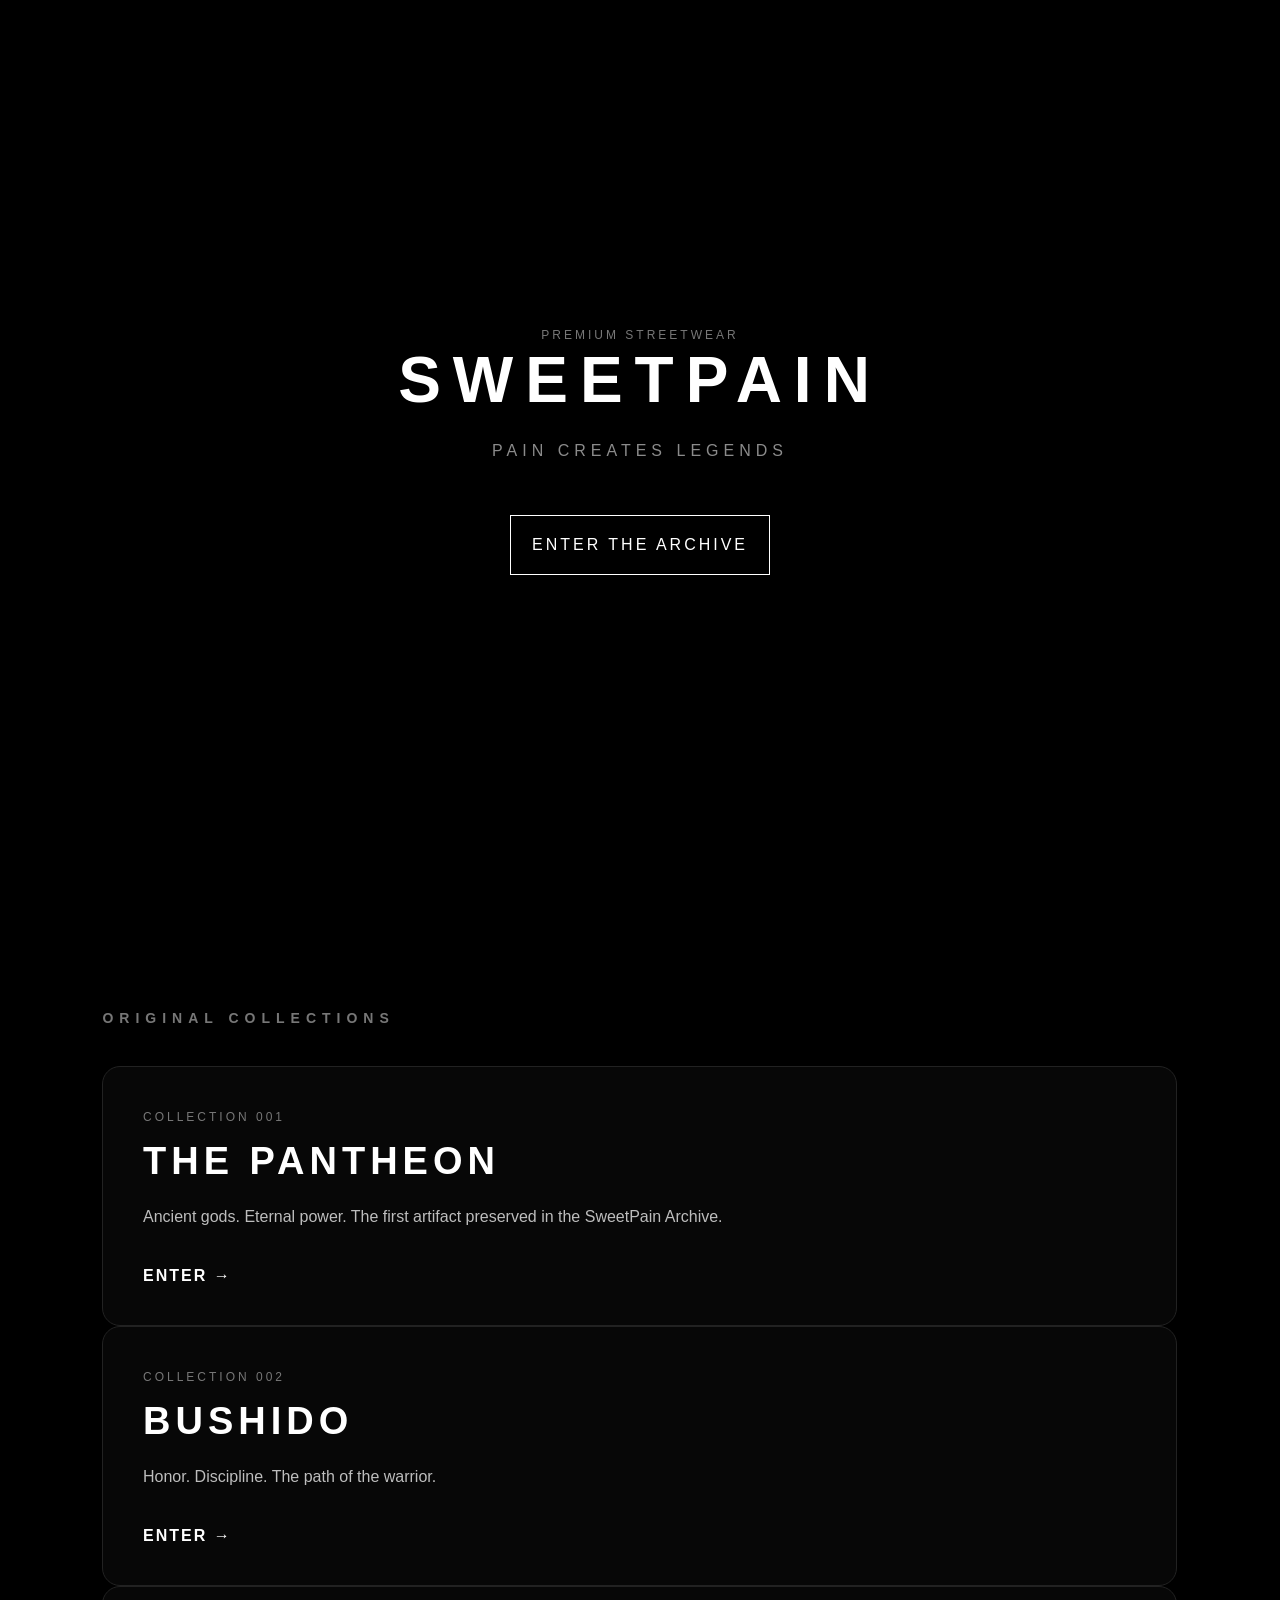
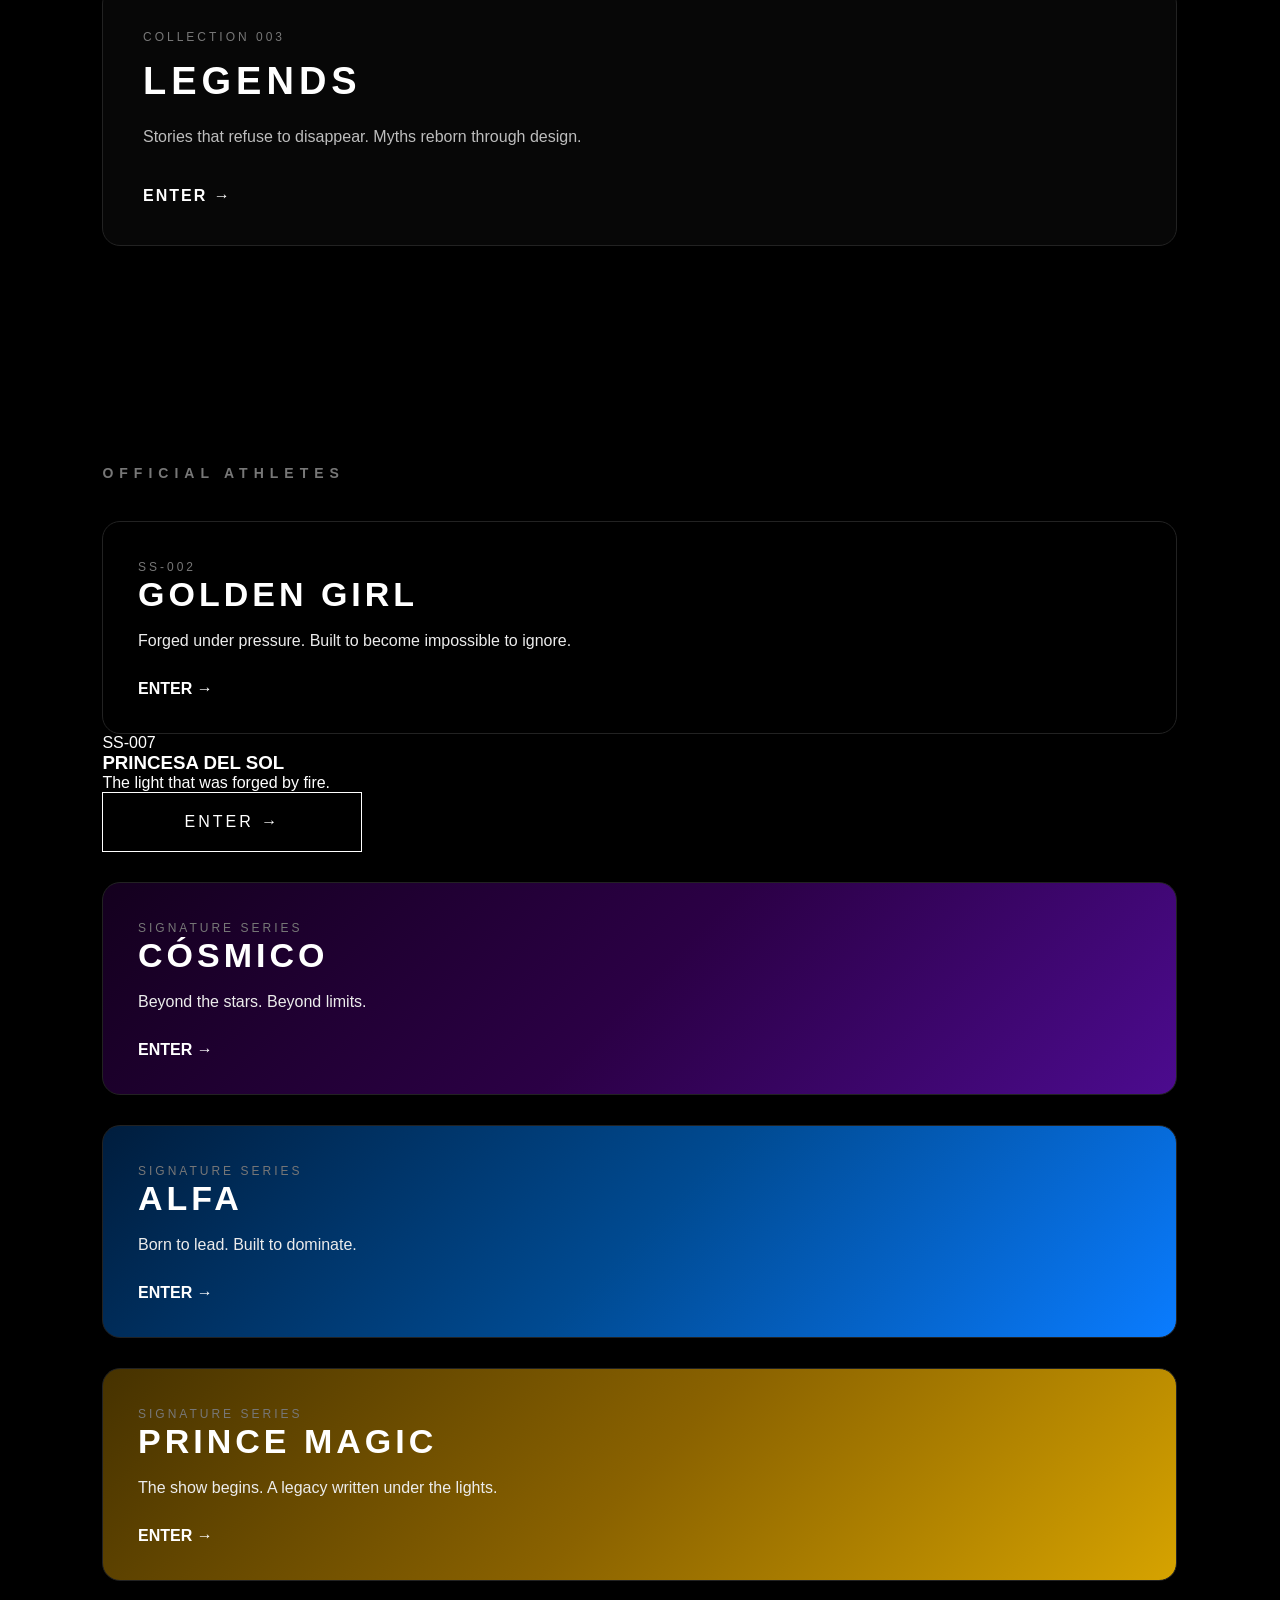
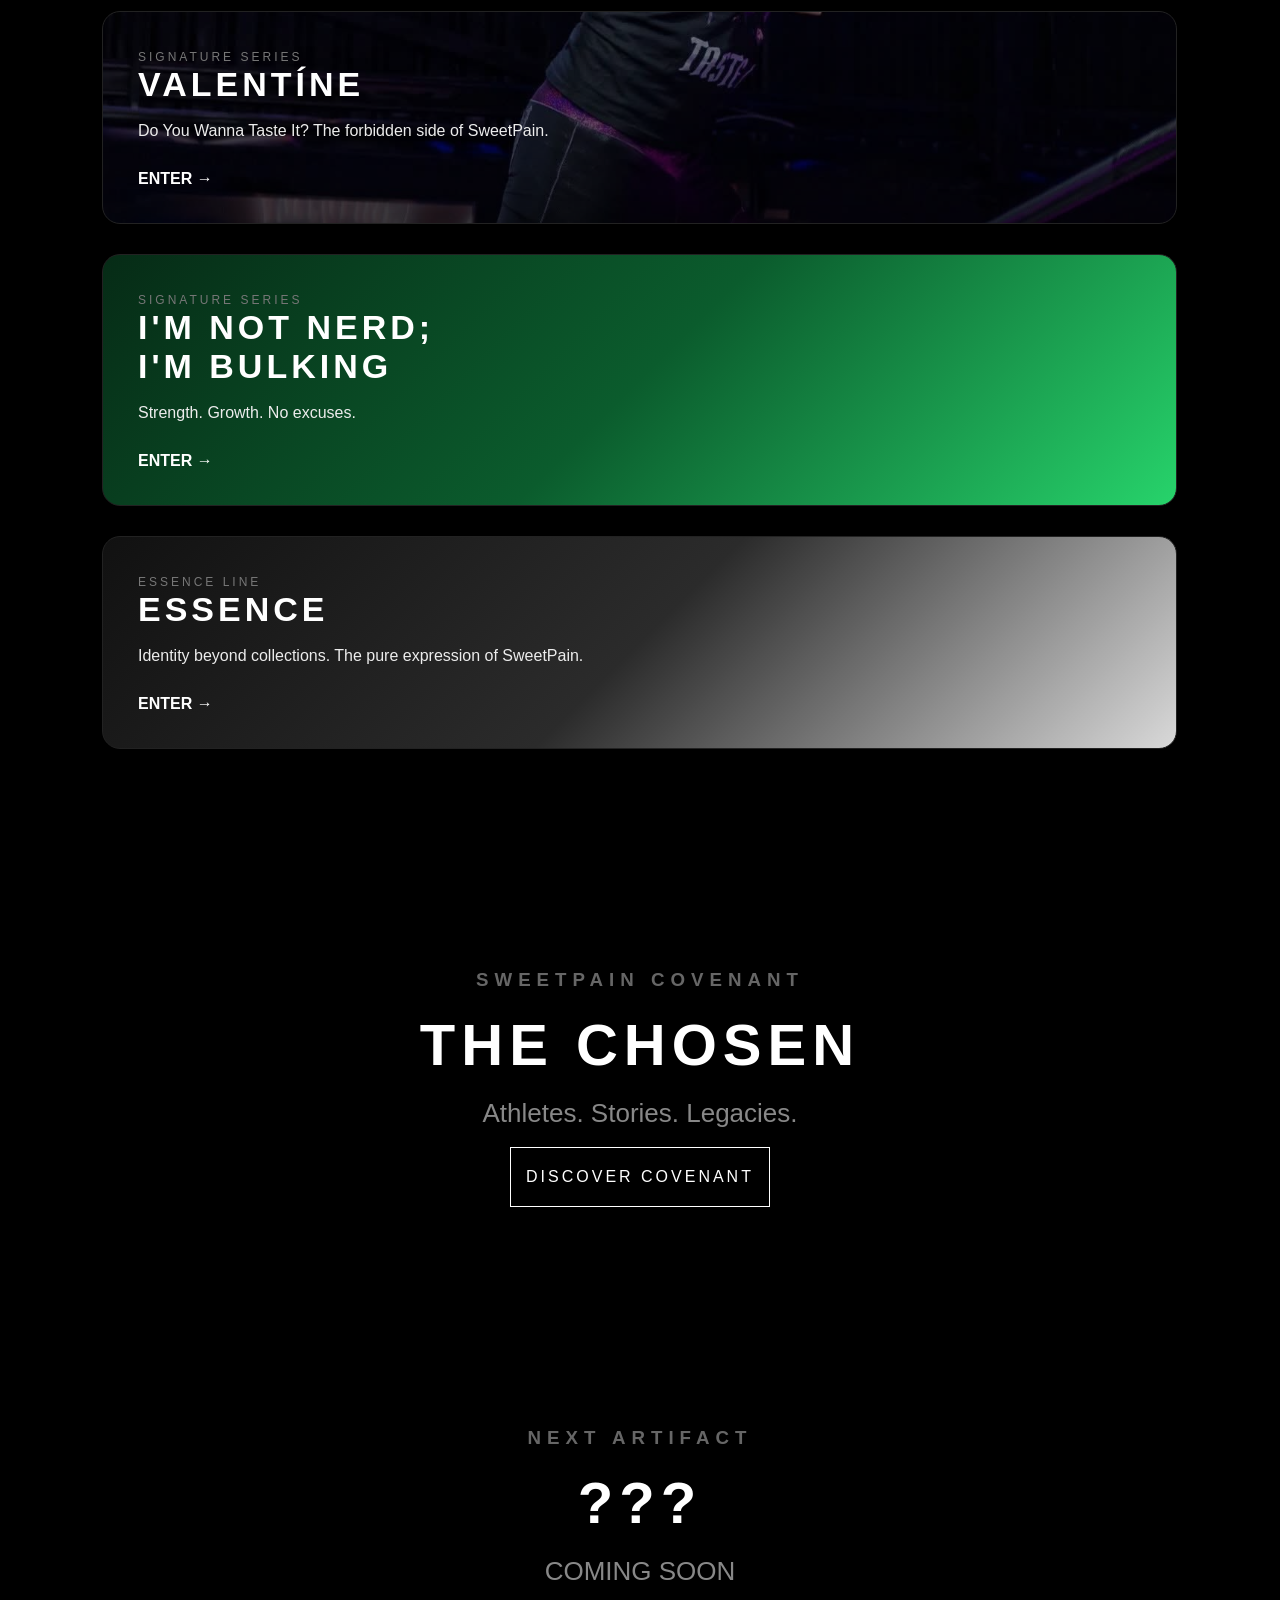
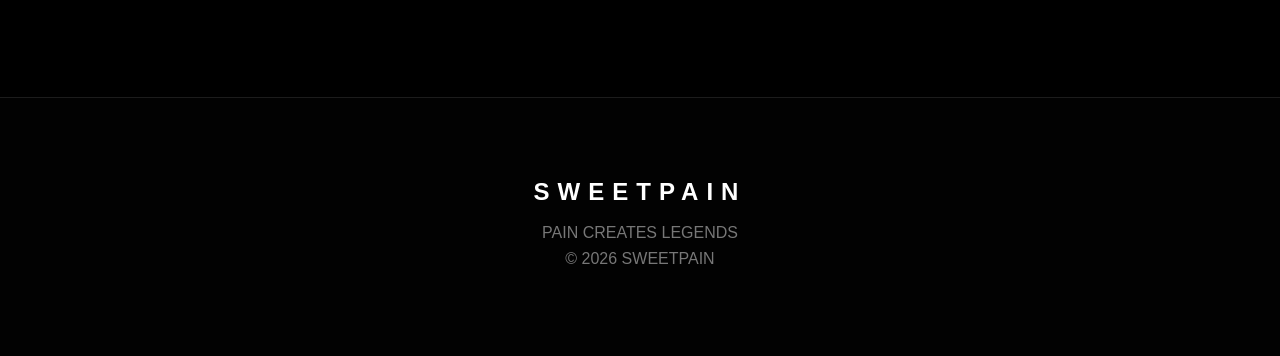
==== commit 23a7511d: "Update index.html" ====
--- a/index.html
+++ b/index.html
@@ -346,6 +346,42 @@
 
 </article>
 
+  
+  
+  
+  <!-- PRINCESA DEL SOL -->
+
+<article class="signatureCard">
+
+    <span class="signatureLabel">
+
+        SS-007
+
+    </span>
+
+
+    <h3>
+
+        PRINCESA DEL SOL
+
+    </h3>
+
+
+    <p>
+
+        The light that was forged by fire.
+
+    </p>
+
+
+    <a href="princesa.html" class="enterButton">
+
+        ENTER →
+
+    </a>
+
+
+</article>
 
 
 
--- a/style.css
+++ b/style.css
@@ -3063,3 +3063,406 @@
     color:#bfbfbf;
 
 }
+/* ==========================================
+   PRINCESA DEL SOL
+   SIGNATURE SERIES SS-007
+========================================== */
+
+
+/* ==========================
+PAGE IDENTITY
+========================== */
+
+.princesa-page{
+
+    background:#000;
+
+    color:#fff;
+
+}
+
+
+
+/* ==========================
+HERO
+========================== */
+
+
+.princesa-page .signatureHero{
+
+    background:
+
+    linear-gradient(
+    rgba(0,0,0,.45),
+    rgba(0,0,0,.88)
+    ),
+
+    url("princesapresentacion.jpg");
+
+
+    background-size:cover;
+
+    background-position:center;
+
+    background-attachment:fixed;
+
+}
+
+
+
+
+
+.princesa-page .seriesTitle{
+
+    color:#d4af37;
+
+    letter-spacing:8px;
+
+    text-transform:uppercase;
+
+}
+
+
+
+
+
+.princesa-page h1{
+
+    color:#fff;
+
+    letter-spacing:8px;
+
+    text-shadow:
+
+    0 0 20px rgba(212,175,55,.35),
+
+    0 0 50px rgba(212,175,55,.15);
+
+}
+
+
+
+
+
+.princesa-page .signatureHero h3{
+
+    color:#e8c766;
+
+    letter-spacing:6px;
+
+}
+
+
+
+
+
+.princesa-page .heroDescription{
+
+    max-width:720px;
+
+    color:#dedede;
+
+    line-height:2;
+
+}
+
+
+
+
+
+/* ==========================
+STORY
+========================== */
+
+
+.princesa-page .story h3{
+
+    color:#d4af37;
+
+    letter-spacing:8px;
+
+}
+
+
+
+
+
+.princesa-page .story p{
+
+    color:#d4d4d4;
+
+}
+
+
+
+
+
+/* ==========================
+PRODUCT
+========================== */
+
+
+.princesa-page .collectionNumber{
+
+    color:#d4af37;
+
+}
+
+
+
+
+
+.princesa-page .officialText{
+
+    color:#d4af37;
+
+    letter-spacing:5px;
+
+}
+
+
+
+
+
+.princesa-page .productImage img{
+
+    filter:
+
+    drop-shadow(
+    0 20px 45px rgba(212,175,55,.18)
+    );
+
+}
+
+
+
+
+
+.princesa-page .productImage img:hover{
+
+    transform:scale(1.03);
+
+}
+
+
+
+
+
+/* ==========================
+DETAILS
+========================== */
+
+
+.princesa-page .details h3{
+
+    color:#d4af37;
+
+}
+
+
+
+
+
+.princesa-page .detailCard{
+
+    border:
+
+    1px solid rgba(212,175,55,.15);
+
+}
+
+
+
+
+
+.princesa-page .detailCard:hover{
+
+    border-color:#d4af37;
+
+    transform:translateY(-6px);
+
+}
+
+
+
+
+
+.princesa-page .detailCard span{
+
+    color:#d4af37;
+
+}
+
+
+
+
+
+/* ==========================
+GALLERY
+========================== */
+
+
+.princesa-page .galleryItem{
+
+    overflow:hidden;
+
+    border-radius:15px;
+
+}
+
+
+
+
+
+.princesa-page .galleryItem img{
+
+    transition:.5s;
+
+}
+
+
+
+
+
+.princesa-page .galleryItem img:hover{
+
+    transform:scale(1.05);
+
+}
+
+
+
+
+
+/* ==========================
+BUY
+========================== */
+
+
+.princesa-page .seriesBadge{
+
+    color:#d4af37;
+
+}
+
+
+
+
+
+.princesa-page .buy h2{
+
+    color:#fff;
+
+}
+
+
+
+
+
+.princesa-page .enterButton{
+
+    border-color:#d4af37;
+
+}
+
+
+
+
+
+.princesa-page .enterButton:hover{
+
+    background:#d4af37;
+
+    color:#000;
+
+    box-shadow:
+
+    0 0 30px rgba(212,175,55,.35);
+
+}
+
+
+
+
+
+/* ==========================
+EXPERIENCE
+========================== */
+
+
+.princesa-page .experienceCard{
+
+    border:
+
+    1px solid rgba(212,175,55,.15);
+
+}
+
+
+
+
+
+.princesa-page .experienceCard:hover{
+
+    border-color:#d4af37;
+
+}
+
+
+
+
+
+.princesa-page .experienceCard h2{
+
+    color:#d4af37;
+
+}
+
+
+
+
+
+/* ==========================
+FOOTER
+========================== */
+
+
+.princesa-page footer{
+
+    border-top:
+
+    1px solid rgba(212,175,55,.15);
+
+}
+
+
+
+
+
+.princesa-page footer p{
+
+    color:#a0a0a0;
+
+}
+
+
+
+
+
+/* ==========================
+MOBILE
+========================== */
+
+
+@media(max-width:900px){
+
+
+.princesa-page h1{
+
+    letter-spacing:5px;
+
+}
+
+
+
+}
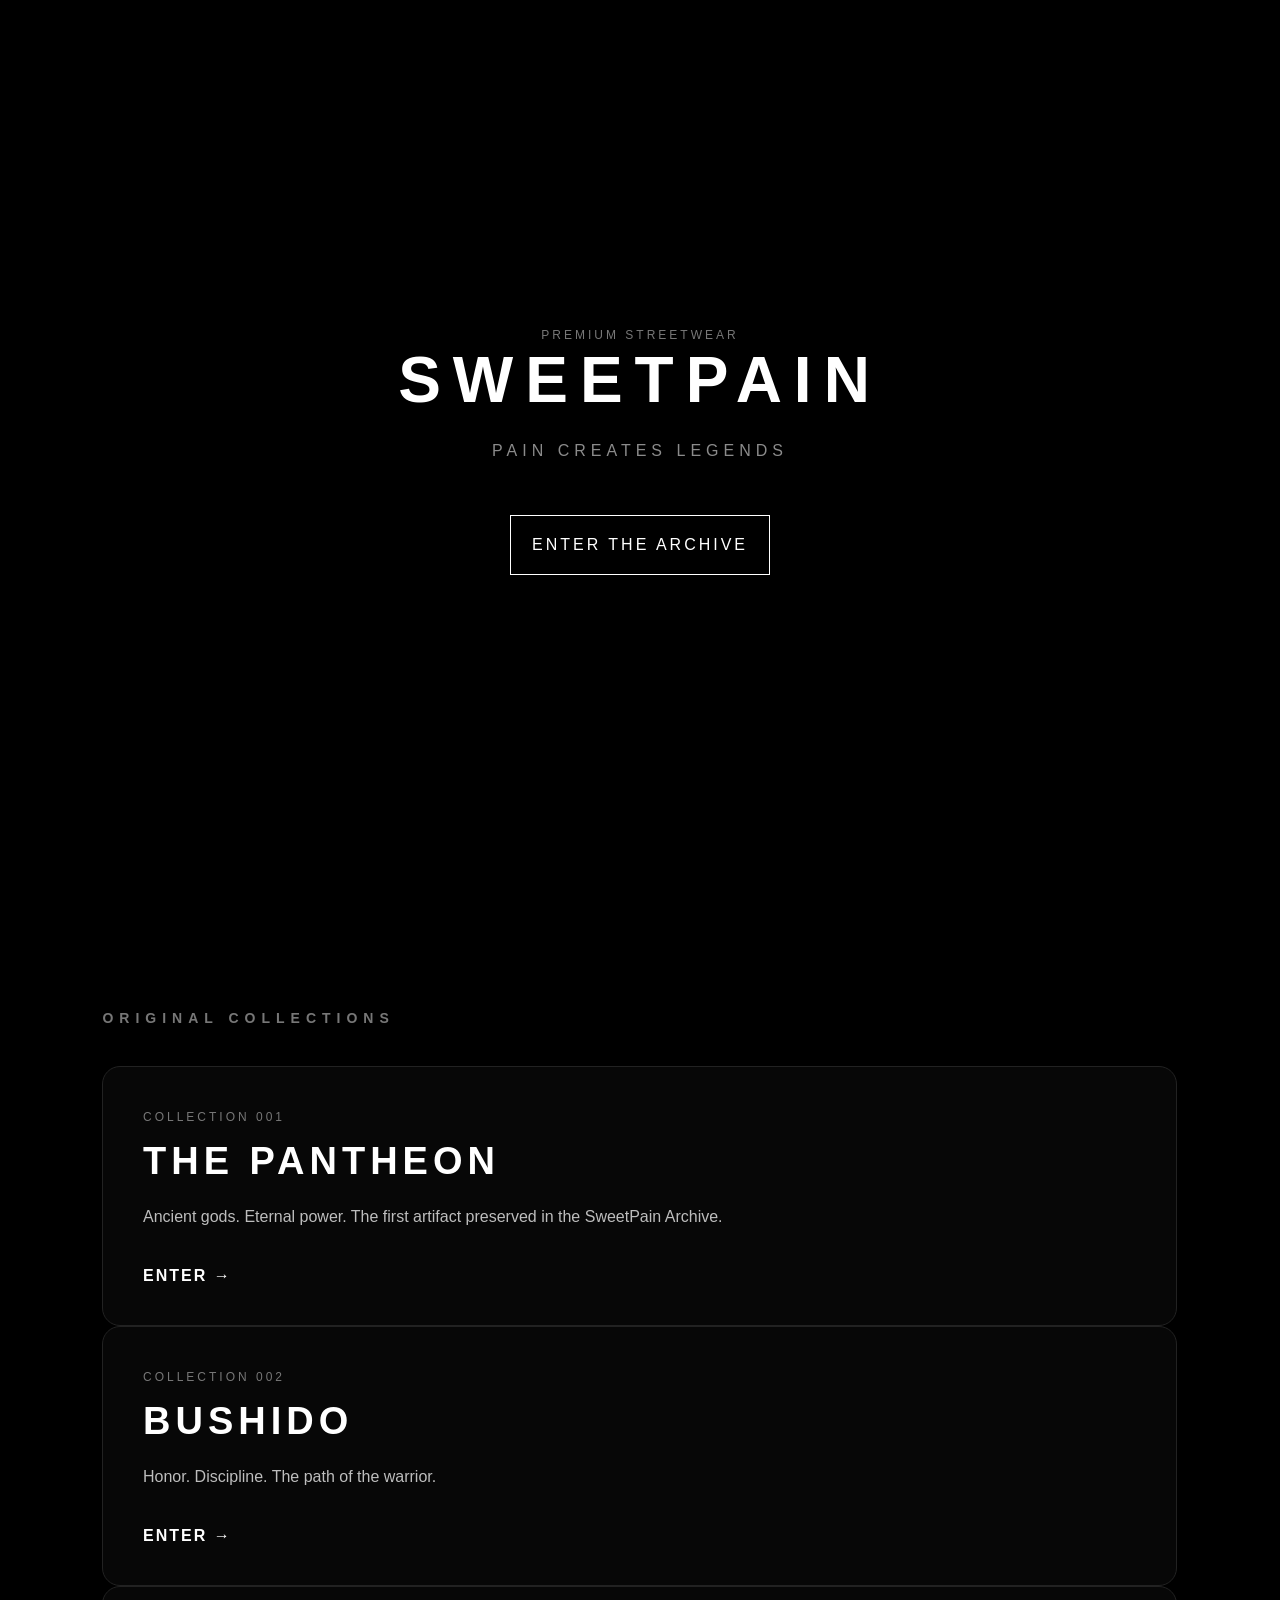
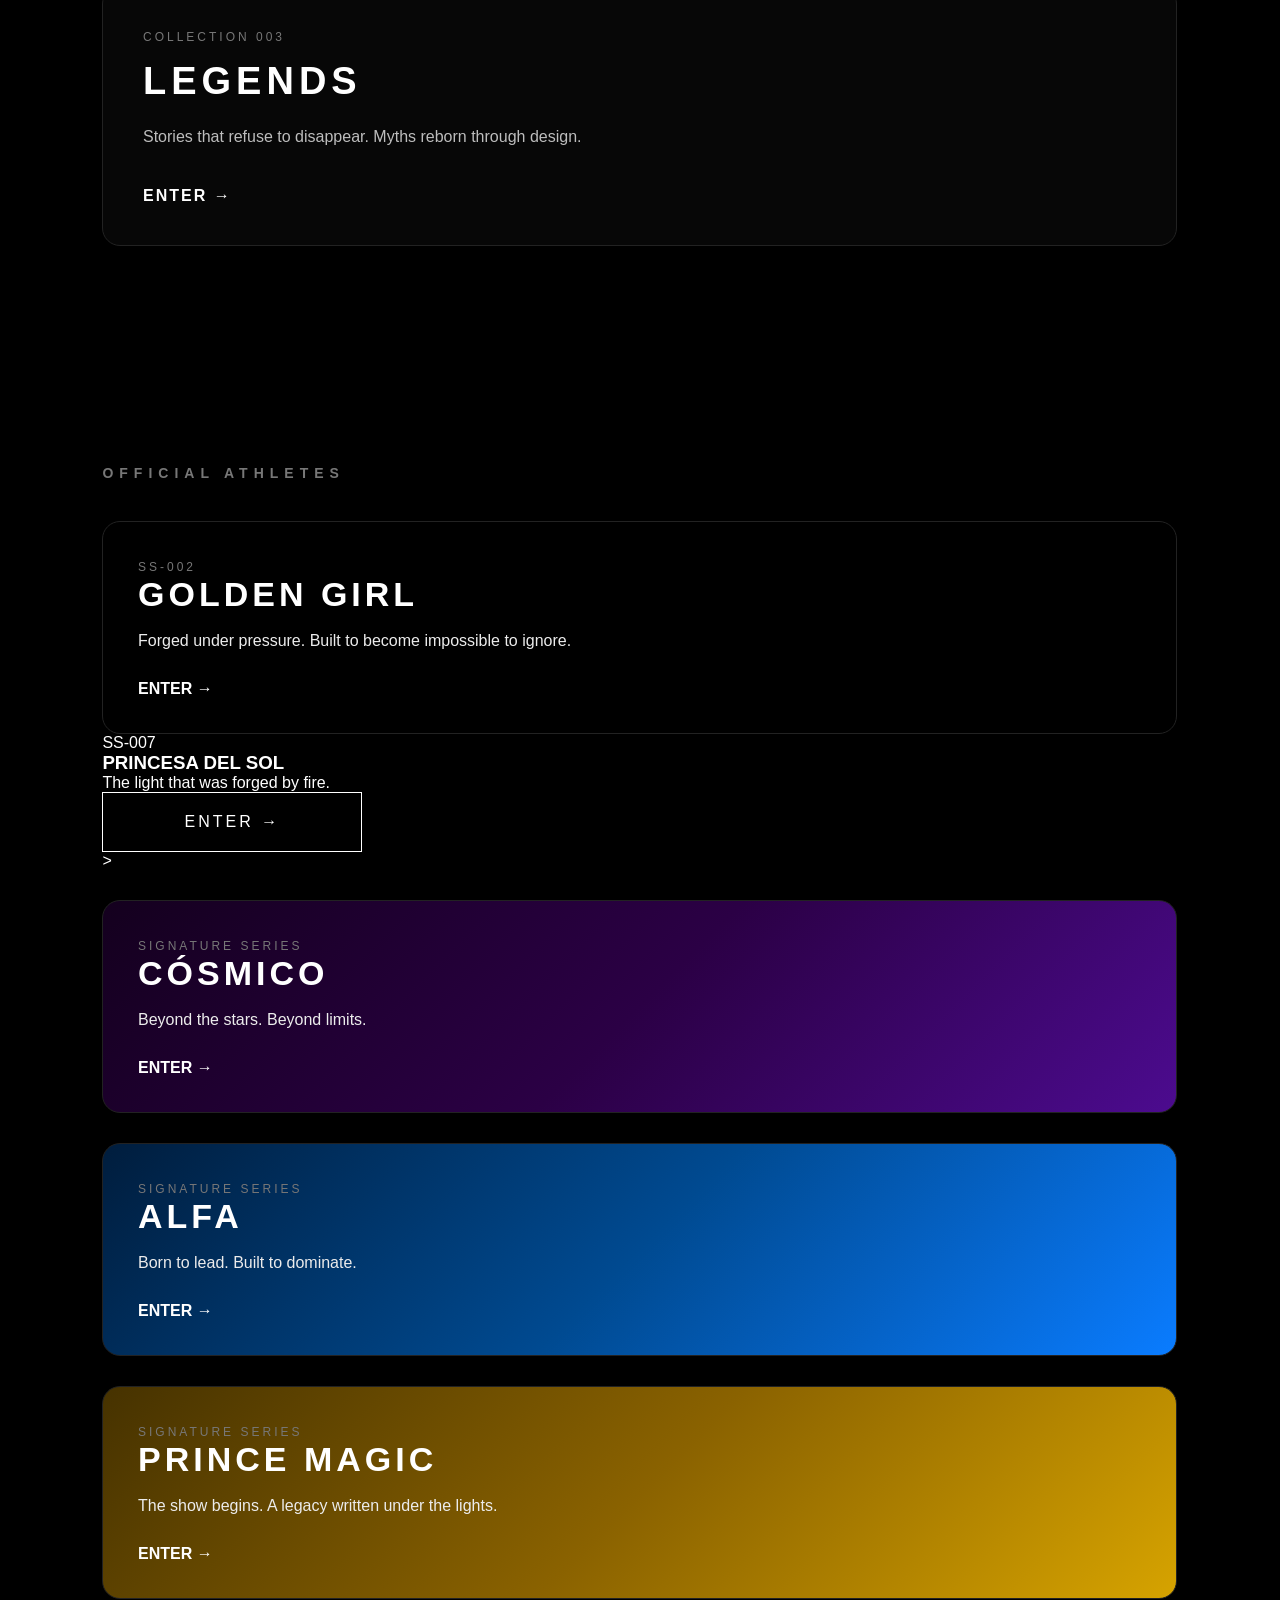
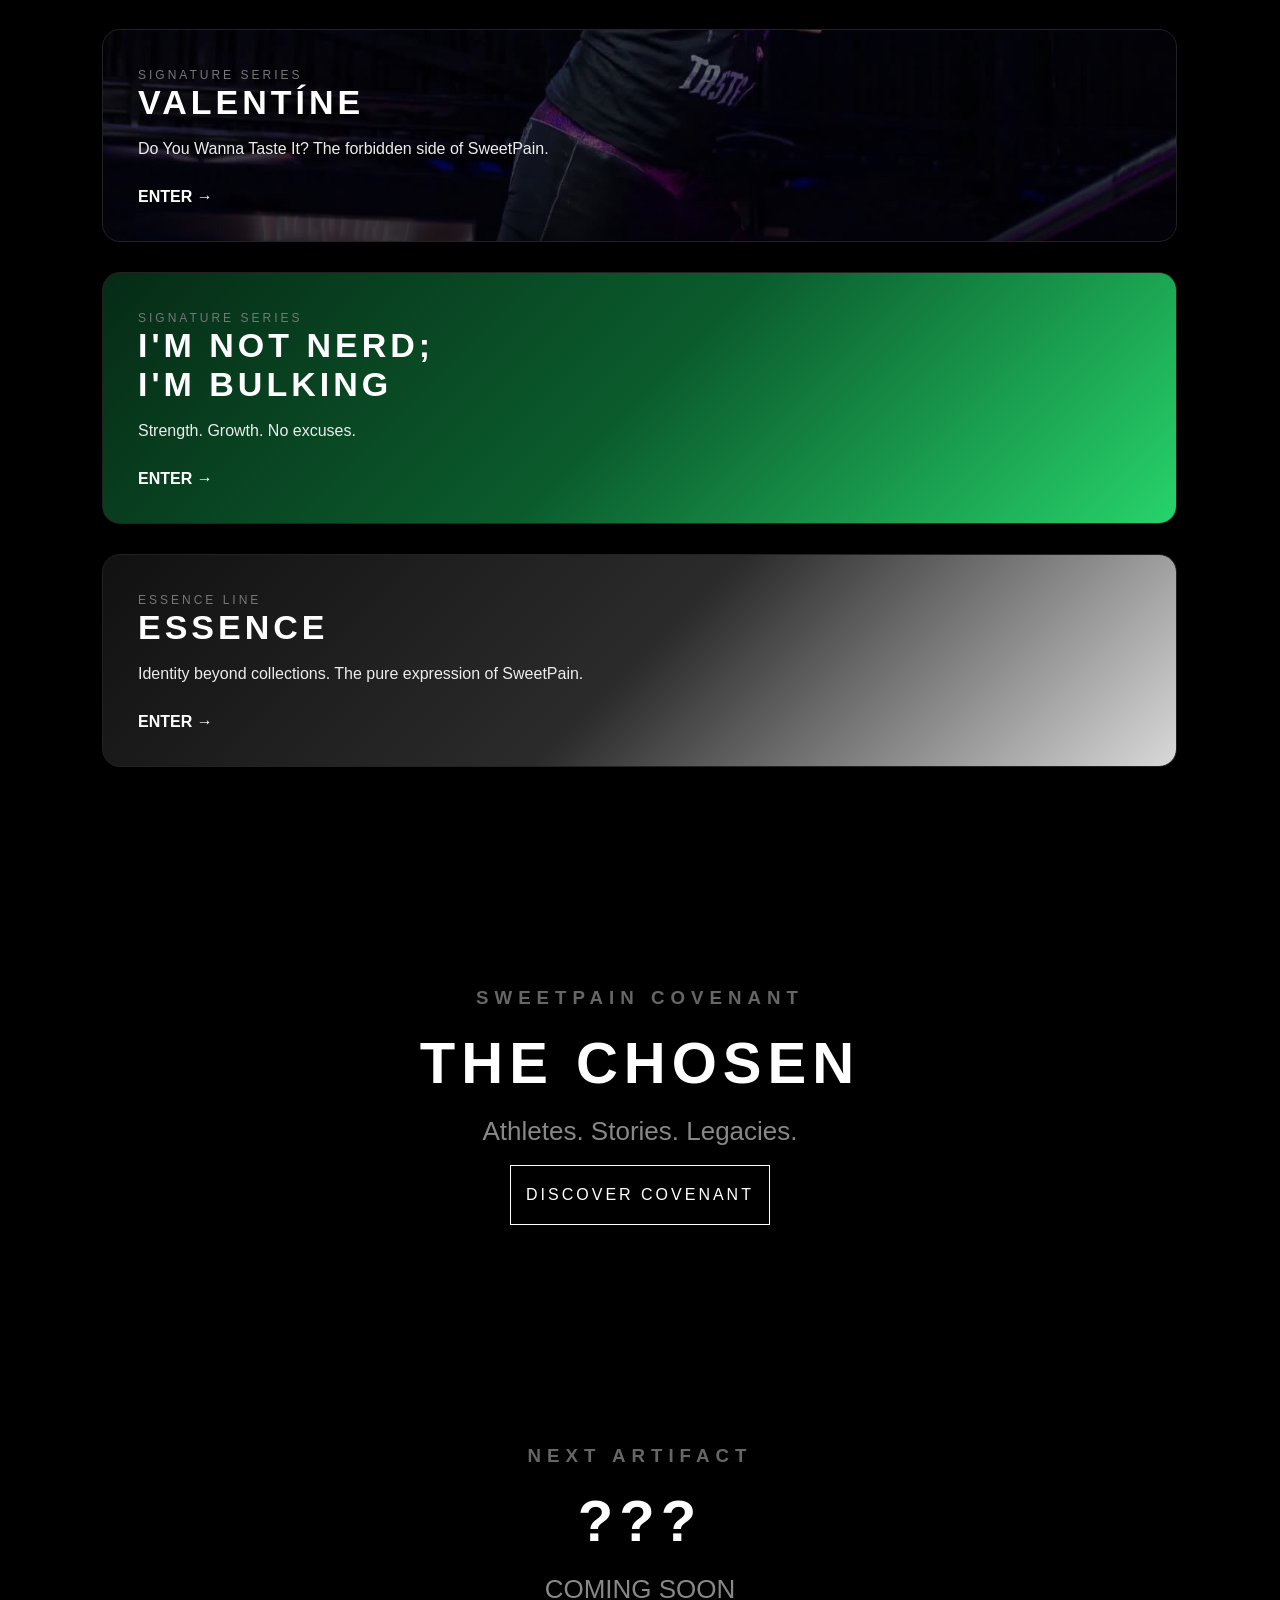
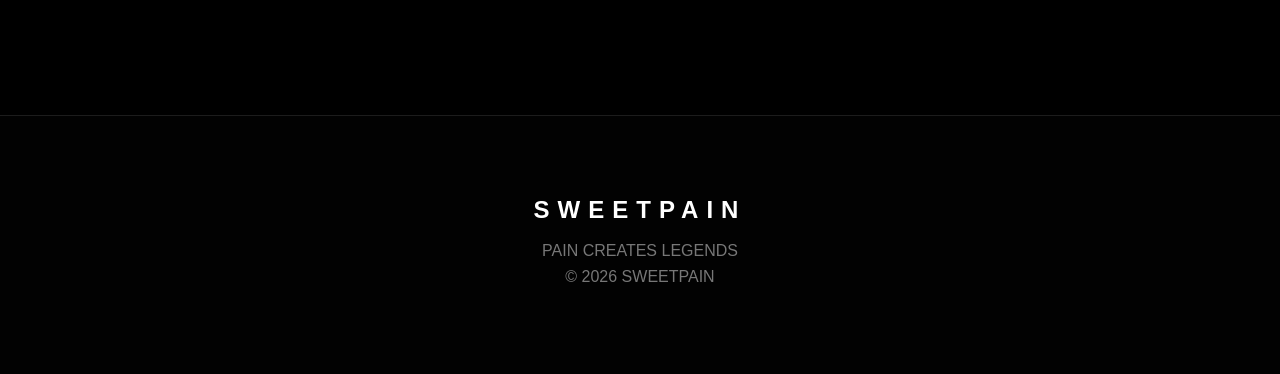
==== commit 2172c351: "Update index.html" ====
--- a/index.html
+++ b/index.html
@@ -349,7 +349,7 @@
   
   
   
-  <!-- PRINCESA DEL SOL -->
+<!-- PRINCESA DEL SOL -->
 
 <article class="signatureCard">
 
@@ -381,7 +381,7 @@
     </a>
 
 
-</article>
+</article>>
 
 
 
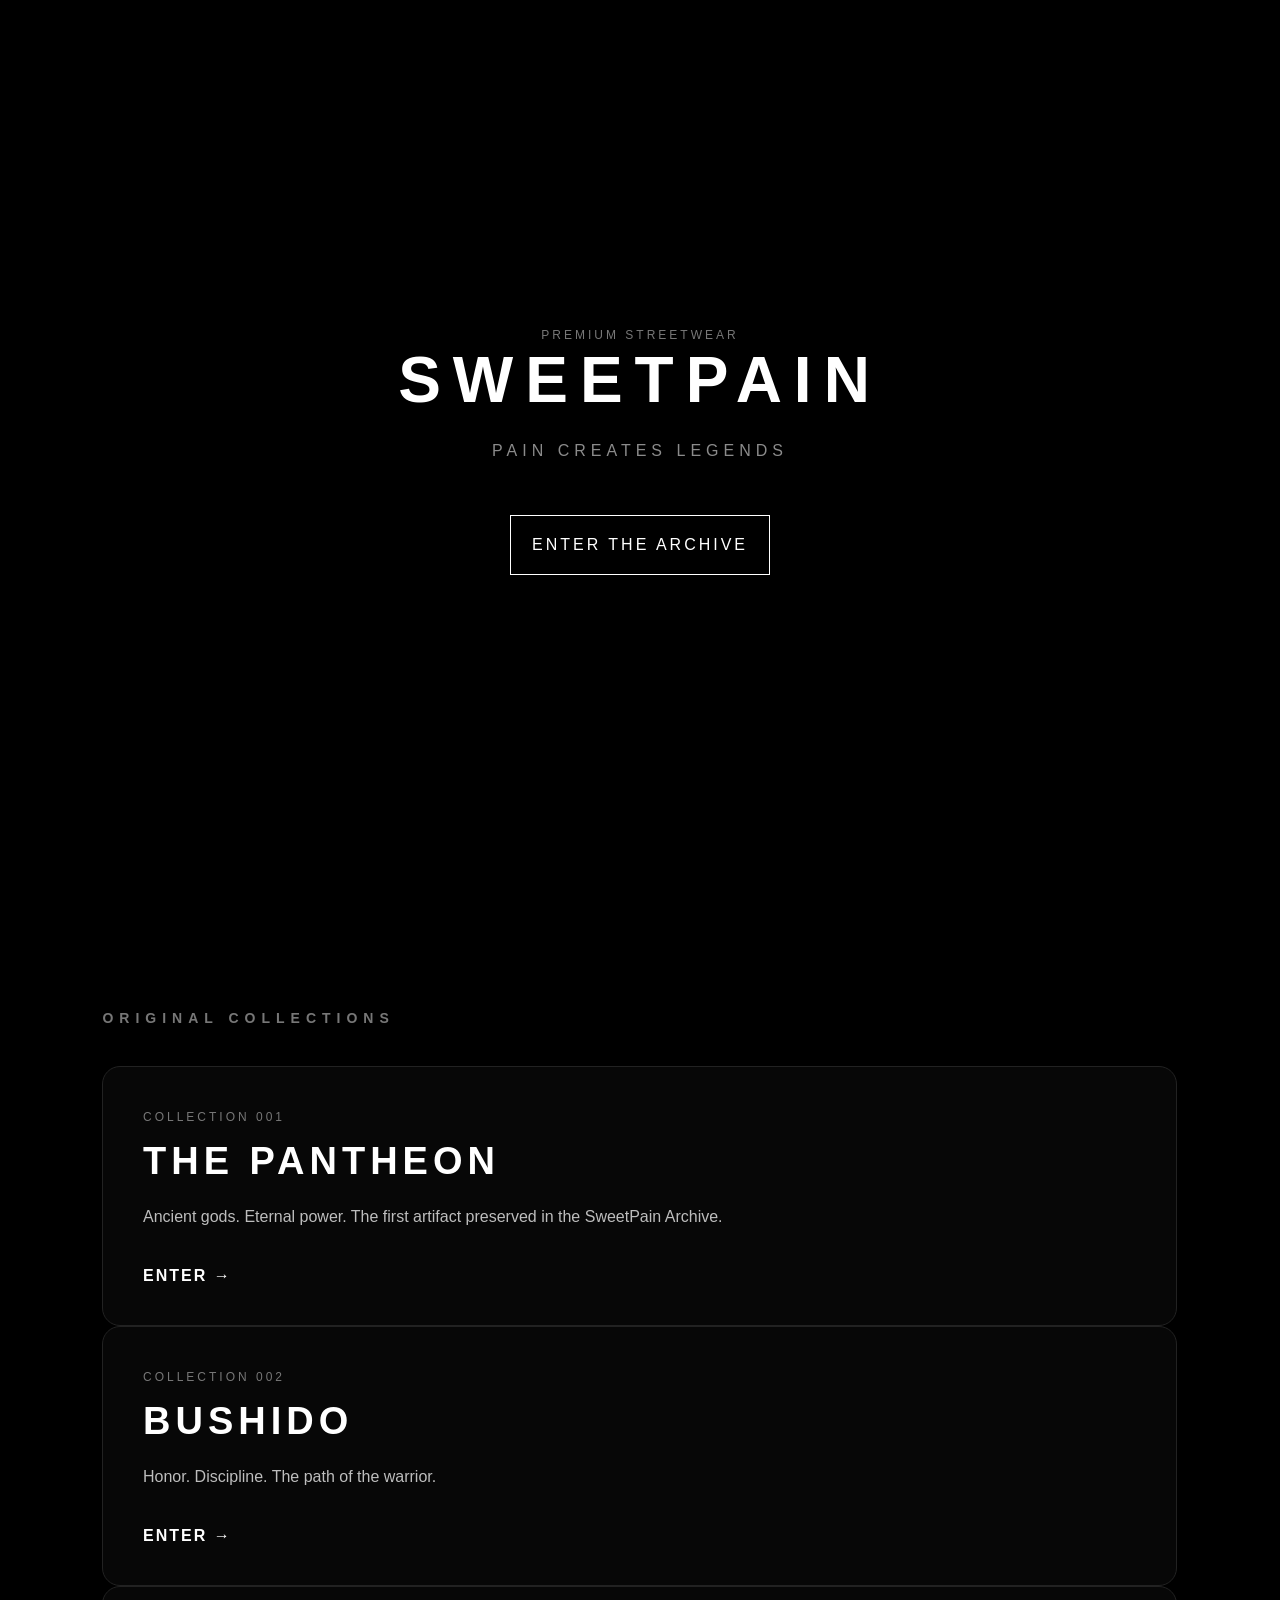
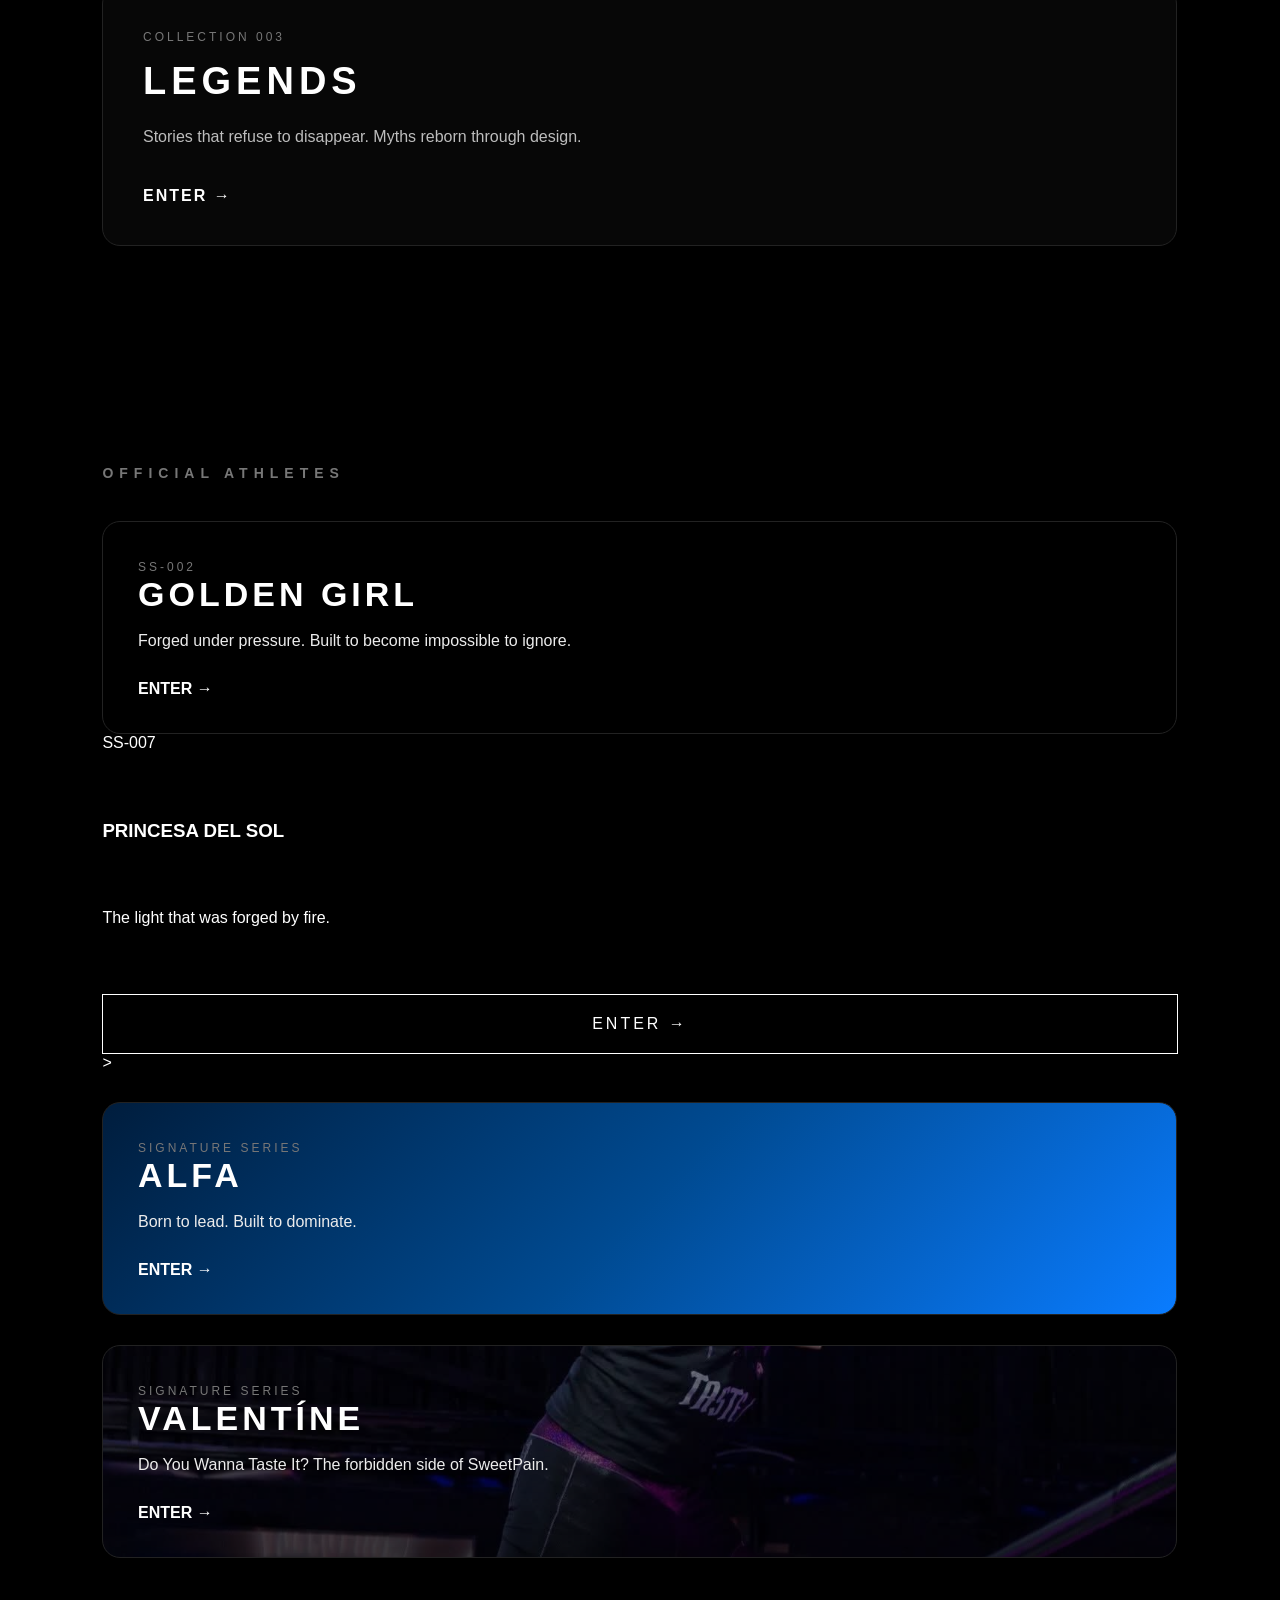
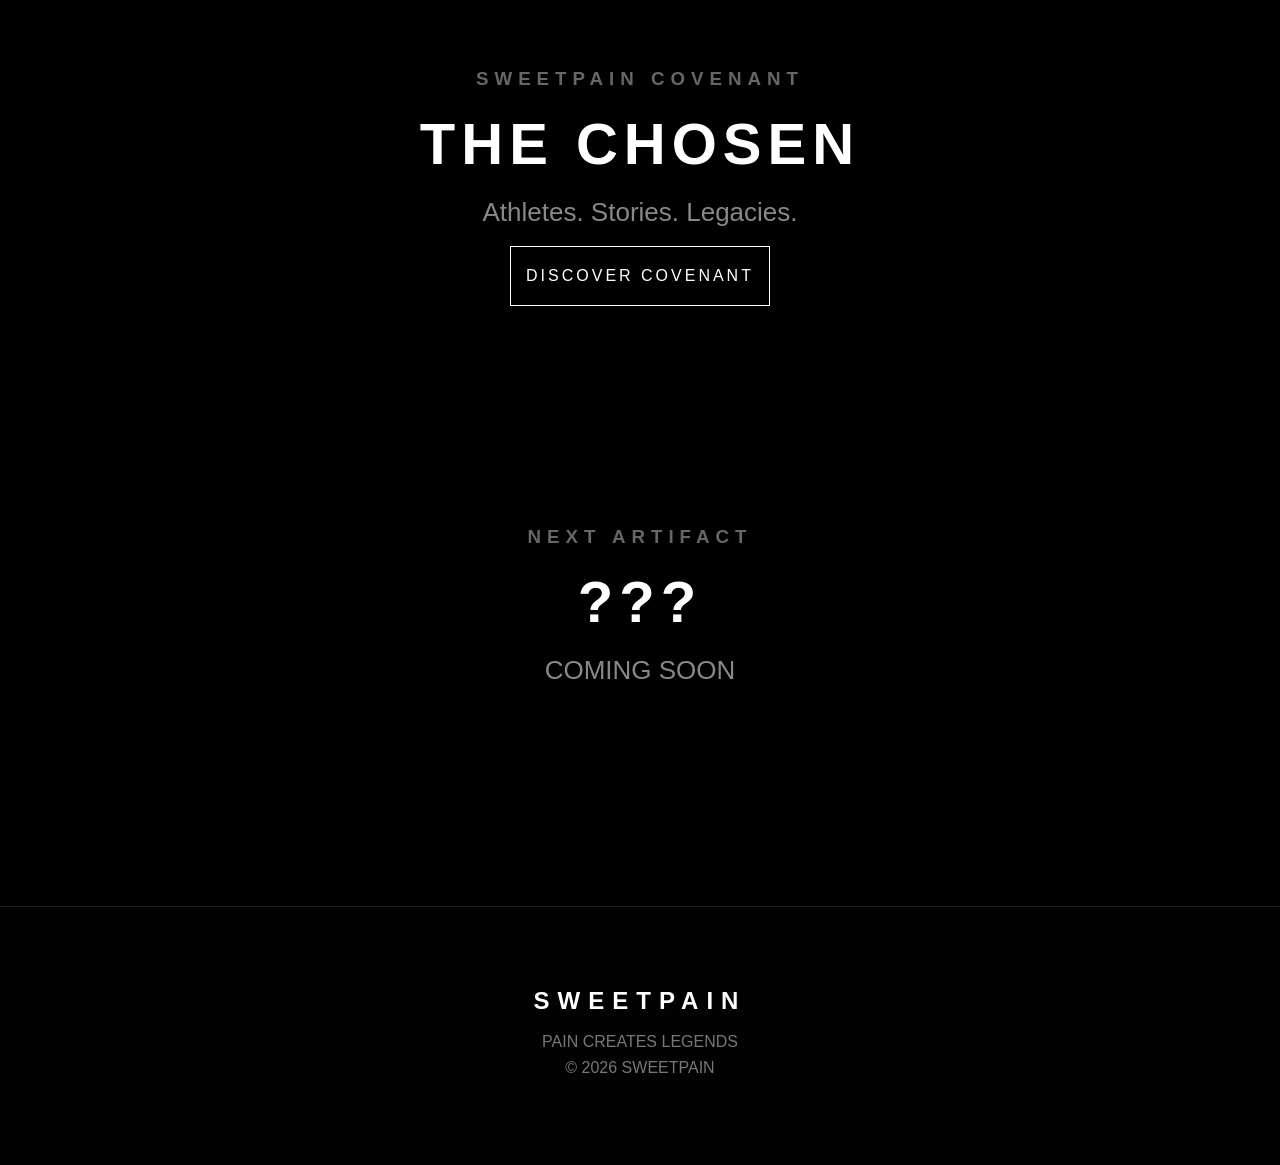
==== commit 78ae276d: "Update index.html" ====
--- a/index.html
+++ b/index.html
@@ -386,10 +386,16 @@
 
 
 
-<!-- COSMICO -->
-
-
-<article class="signature cosmico">
+
+
+
+
+
+
+<!-- ALFA -->
+
+
+<article class="signature alfa">
 
 
 <span class="small">
@@ -401,21 +407,21 @@
 
 <h2>
 
-CÓSMICO
+ALFA
 
 </h2>
 
 
 <p>
 
-Beyond the stars.
-
-Beyond limits.
-
-</p>
-
-
-<a href="cosmico.html">
+Born to lead.
+
+Built to dominate.
+
+</p>
+
+
+<a href="alfa.html">
 
 ENTER →
 
@@ -428,10 +434,13 @@
 
 
 
-<!-- ALFA -->
-
-
-<article class="signature alfa">
+
+<!-- ======================================
+VALENTÍNE
+====================================== -->
+
+
+<article class="signature valentine">
 
 
 <span class="small">
@@ -443,21 +452,21 @@
 
 <h2>
 
-ALFA
+VALENTÍNE
 
 </h2>
 
 
 <p>
 
-Born to lead.
-
-Built to dominate.
-
-</p>
-
-
-<a href="alfa.html">
+Do You Wanna Taste It?
+
+The forbidden side of SweetPain.
+
+</p>
+
+
+<a href="valentine.html">
 
 ENTER →
 
@@ -465,306 +474,119 @@
 
 
 </article>
-<!-- ======================================
-PRINCE MAGIC
-====================================== -->
-
-
-<article class="signature prince">
-
-
-<span class="small">
-
-SIGNATURE SERIES
-
-</span>
+
+
+
+
+<!-- ======================================
+SWEETPAIN COVENANT
+====================================== -->
+
+
+<section class="locked">
+
+
+<h3>
+
+SWEETPAIN COVENANT
+
+</h3>
+
+
+<h1>
+
+THE CHOSEN
+
+</h1>
+
+
+<p>
+
+Athletes.
+
+Stories.
+
+Legacies.
+
+</p>
+
+
+<br>
+
+
+<a href="covenant.html" class="enterButton">
+
+DISCOVER COVENANT
+
+</a>
+
+
+</section>
+
+
+
+
+
+
+<!-- ======================================
+NEXT RELEASE
+====================================== -->
+
+
+<section class="locked">
+
+
+<h3>
+
+NEXT ARTIFACT
+
+</h3>
+
+
+<h1>
+
+???
+
+</h1>
+
+
+<p>
+
+COMING SOON
+
+</p>
+
+
+</section>
+
+
+
+
+
+</main>
+
+
+
+
+
+
+<!-- ======================================
+FOOTER
+====================================== -->
+
+
+<footer>
 
 
 <h2>
 
-PRINCE MAGIC
+SWEETPAIN
 
 </h2>
 
 
 <p>
 
-The show begins.
-
-A legacy written under the lights.
-
-</p>
-
-
-<a href="prince-magic.html">
-
-ENTER →
-
-</a>
-
-
-</article>
-
-
-
-
-
-<!-- ======================================
-VALENTÍNE
-====================================== -->
-
-
-<article class="signature valentine">
-
-
-<span class="small">
-
-SIGNATURE SERIES
-
-</span>
-
-
-<h2>
-
-VALENTÍNE
-
-</h2>
-
-
-<p>
-
-Do You Wanna Taste It?
-
-The forbidden side of SweetPain.
-
-</p>
-
-
-<a href="valentine.html">
-
-ENTER →
-
-</a>
-
-
-</article>
-
-
-
-
-
-<!-- ======================================
-MILKHOUSE
-====================================== -->
-
-
-<article class="signature milkhouse">
-
-
-<span class="small">
-
-SIGNATURE SERIES
-
-</span>
-
-
-<h2>
-
-I'M NOT NERD;
-
-<br>
-
-I'M BULKING
-
-</h2>
-
-
-<p>
-
-Strength.
-
-Growth.
-
-No excuses.
-
-</p>
-
-
-<a href="milkhouse.html">
-
-ENTER →
-
-</a>
-
-
-</article>
-
-
-
-
-
-<!-- ======================================
-ESSENCE
-====================================== -->
-
-
-<article class="signature essence">
-
-
-<span class="small">
-
-ESSENCE LINE
-
-</span>
-
-
-<h2>
-
-ESSENCE
-
-</h2>
-
-
-<p>
-
-Identity beyond collections.
-
-The pure expression of SweetPain.
-
-</p>
-
-
-<a href="essence.html">
-
-ENTER →
-
-</a>
-
-
-</article>
-
-
-
-
-</div>
-
-
-</section>
-
-
-
-
-
-
-<!-- ======================================
-SWEETPAIN COVENANT
-====================================== -->
-
-
-<section class="locked">
-
-
-<h3>
-
-SWEETPAIN COVENANT
-
-</h3>
-
-
-<h1>
-
-THE CHOSEN
-
-</h1>
-
-
-<p>
-
-Athletes.
-
-Stories.
-
-Legacies.
-
-</p>
-
-
-<br>
-
-
-<a href="covenant.html" class="enterButton">
-
-DISCOVER COVENANT
-
-</a>
-
-
-</section>
-
-
-
-
-
-
-<!-- ======================================
-NEXT RELEASE
-====================================== -->
-
-
-<section class="locked">
-
-
-<h3>
-
-NEXT ARTIFACT
-
-</h3>
-
-
-<h1>
-
-???
-
-</h1>
-
-
-<p>
-
-COMING SOON
-
-</p>
-
-
-</section>
-
-
-
-
-
-</main>
-
-
-
-
-
-
-<!-- ======================================
-FOOTER
-====================================== -->
-
-
-<footer>
-
-
-<h2>
-
-SWEETPAIN
-
-</h2>
-
-
-<p>
-
 PAIN CREATES LEGENDS
 
 </p>
--- a/style.css
+++ b/style.css
@@ -3466,3 +3466,18 @@
 
 
 }
+/* ==========================================
+   SIGNATURE SERIES CARDS UNIFORM SIZE
+========================================== */
+
+.signatureCard{
+
+    min-height:320px;
+
+    display:flex;
+
+    flex-direction:column;
+
+    justify-content:space-between;
+
+}
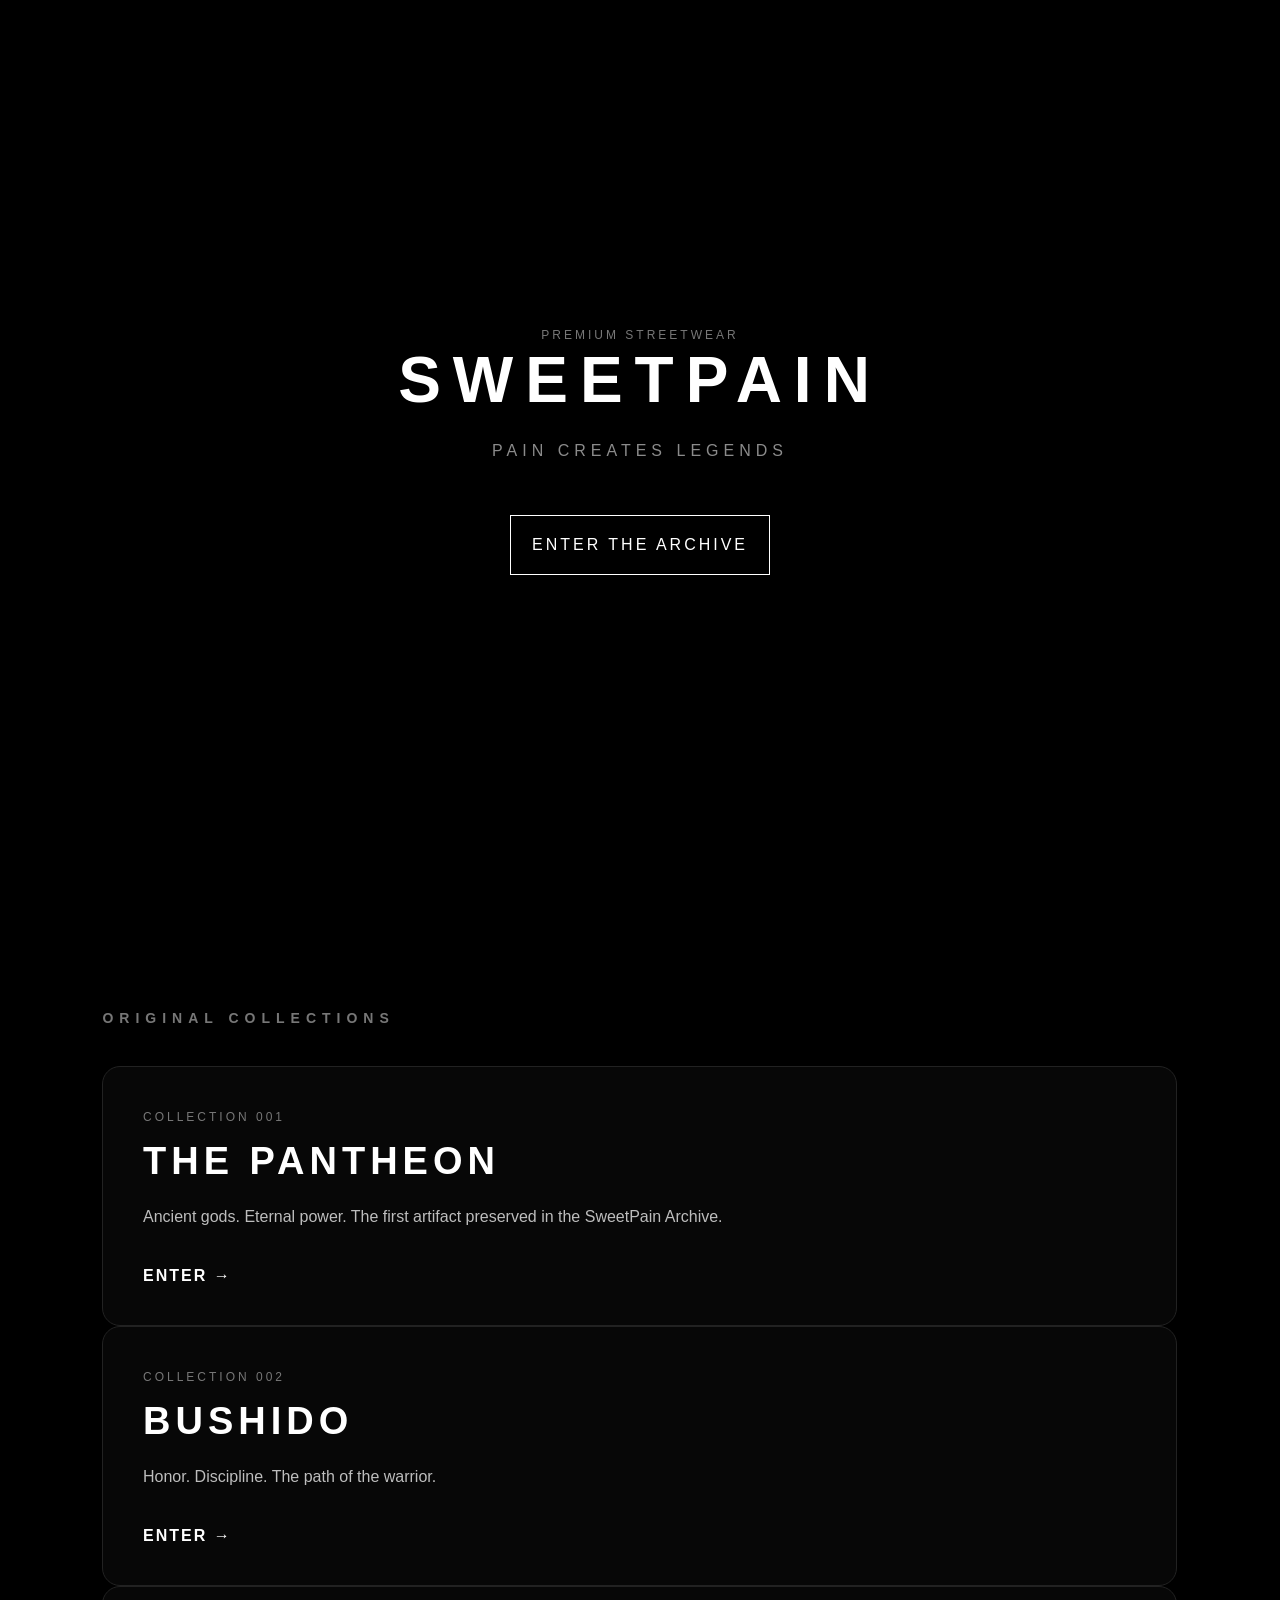
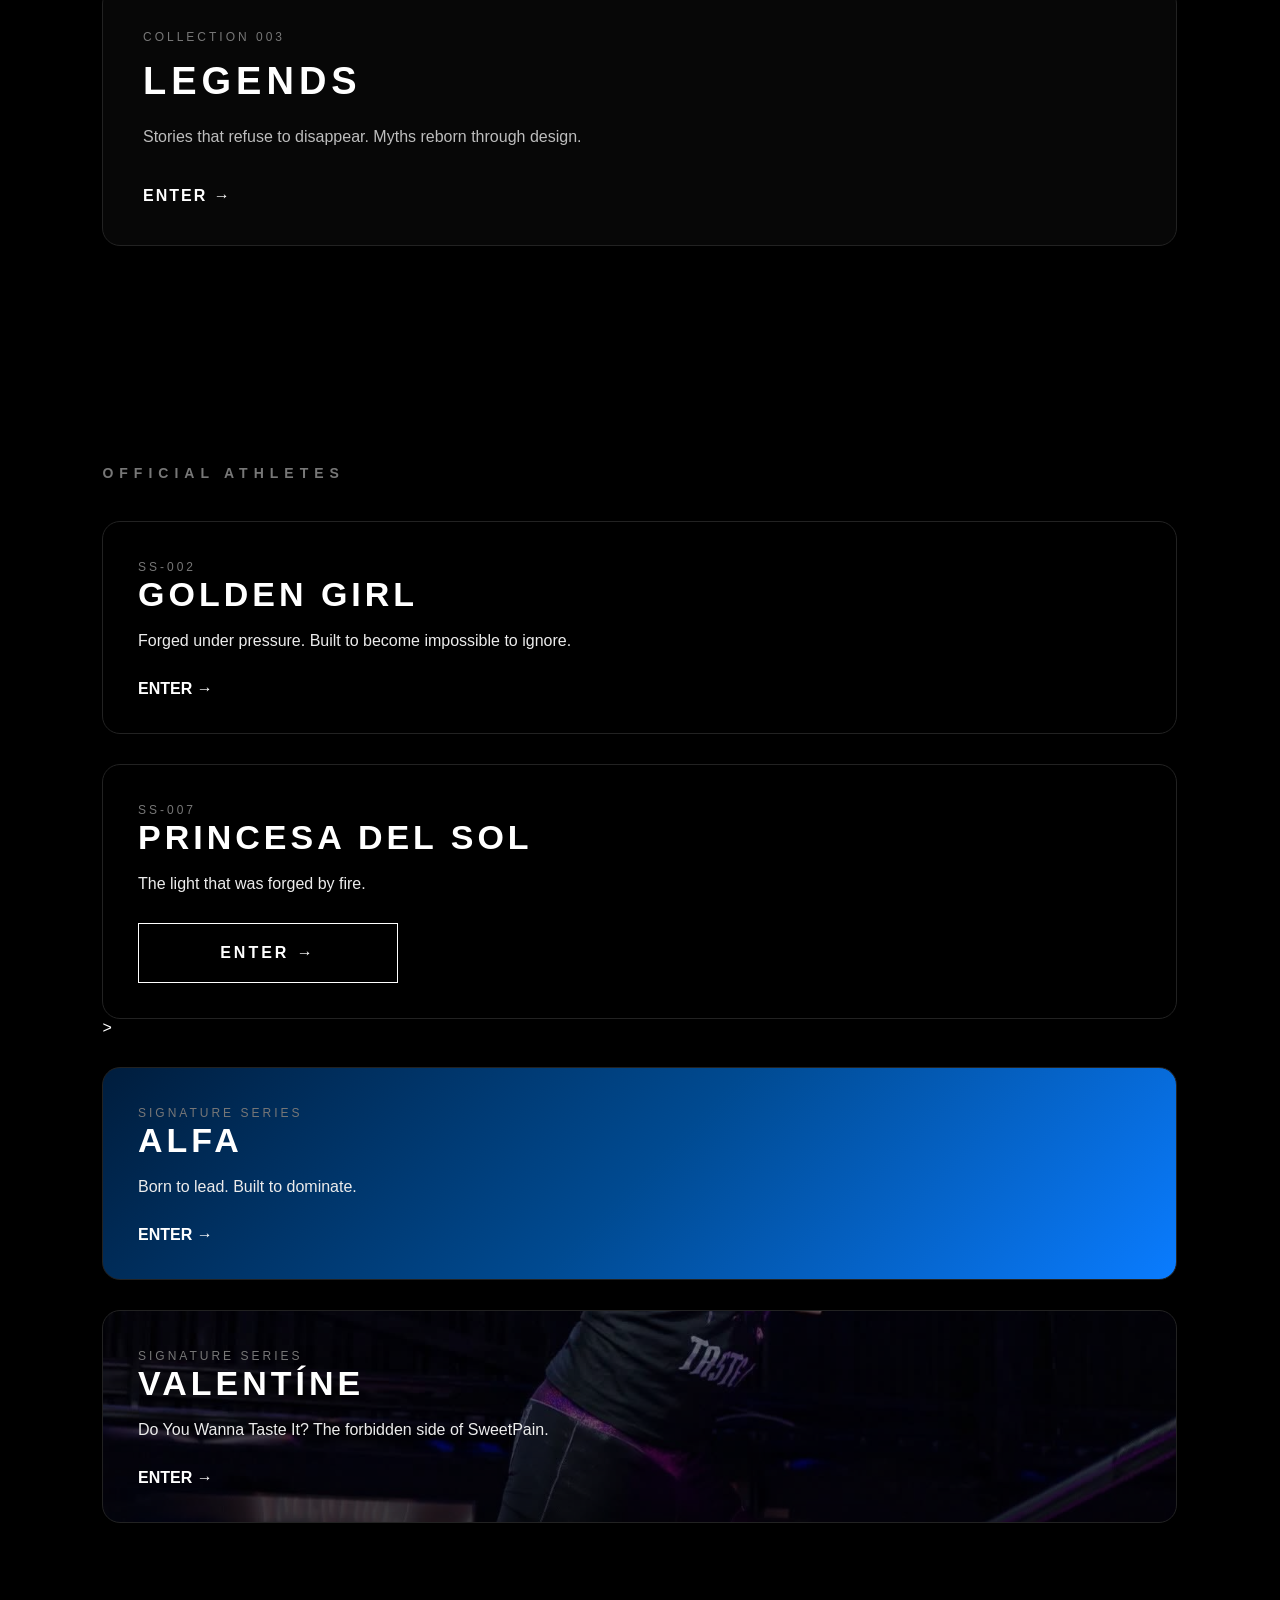
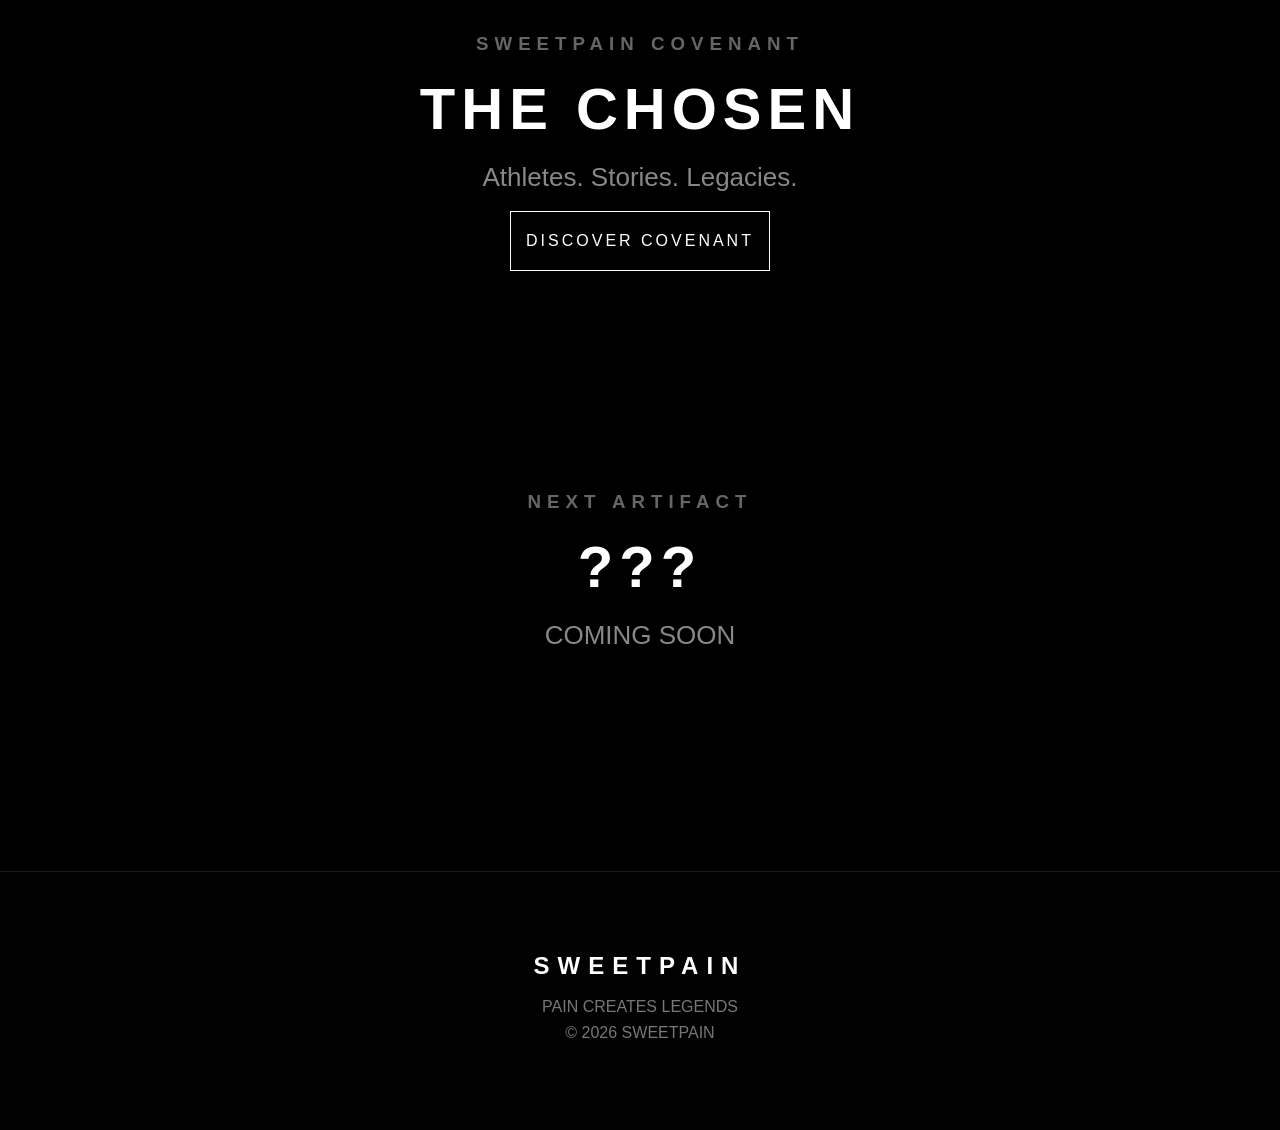
==== commit 7e16aeb7: "Update index.html" ====
--- a/index.html
+++ b/index.html
@@ -351,20 +351,22 @@
   
 <!-- PRINCESA DEL SOL -->
 
-<article class="signatureCard">
-
-    <span class="signatureLabel">
+<article class="signature">
+
+
+<span class="small">
+
 
         SS-007
 
     </span>
 
 
-    <h3>
+    <h2>
 
         PRINCESA DEL SOL
 
-    </h3>
+    </h2>
 
 
     <p>
